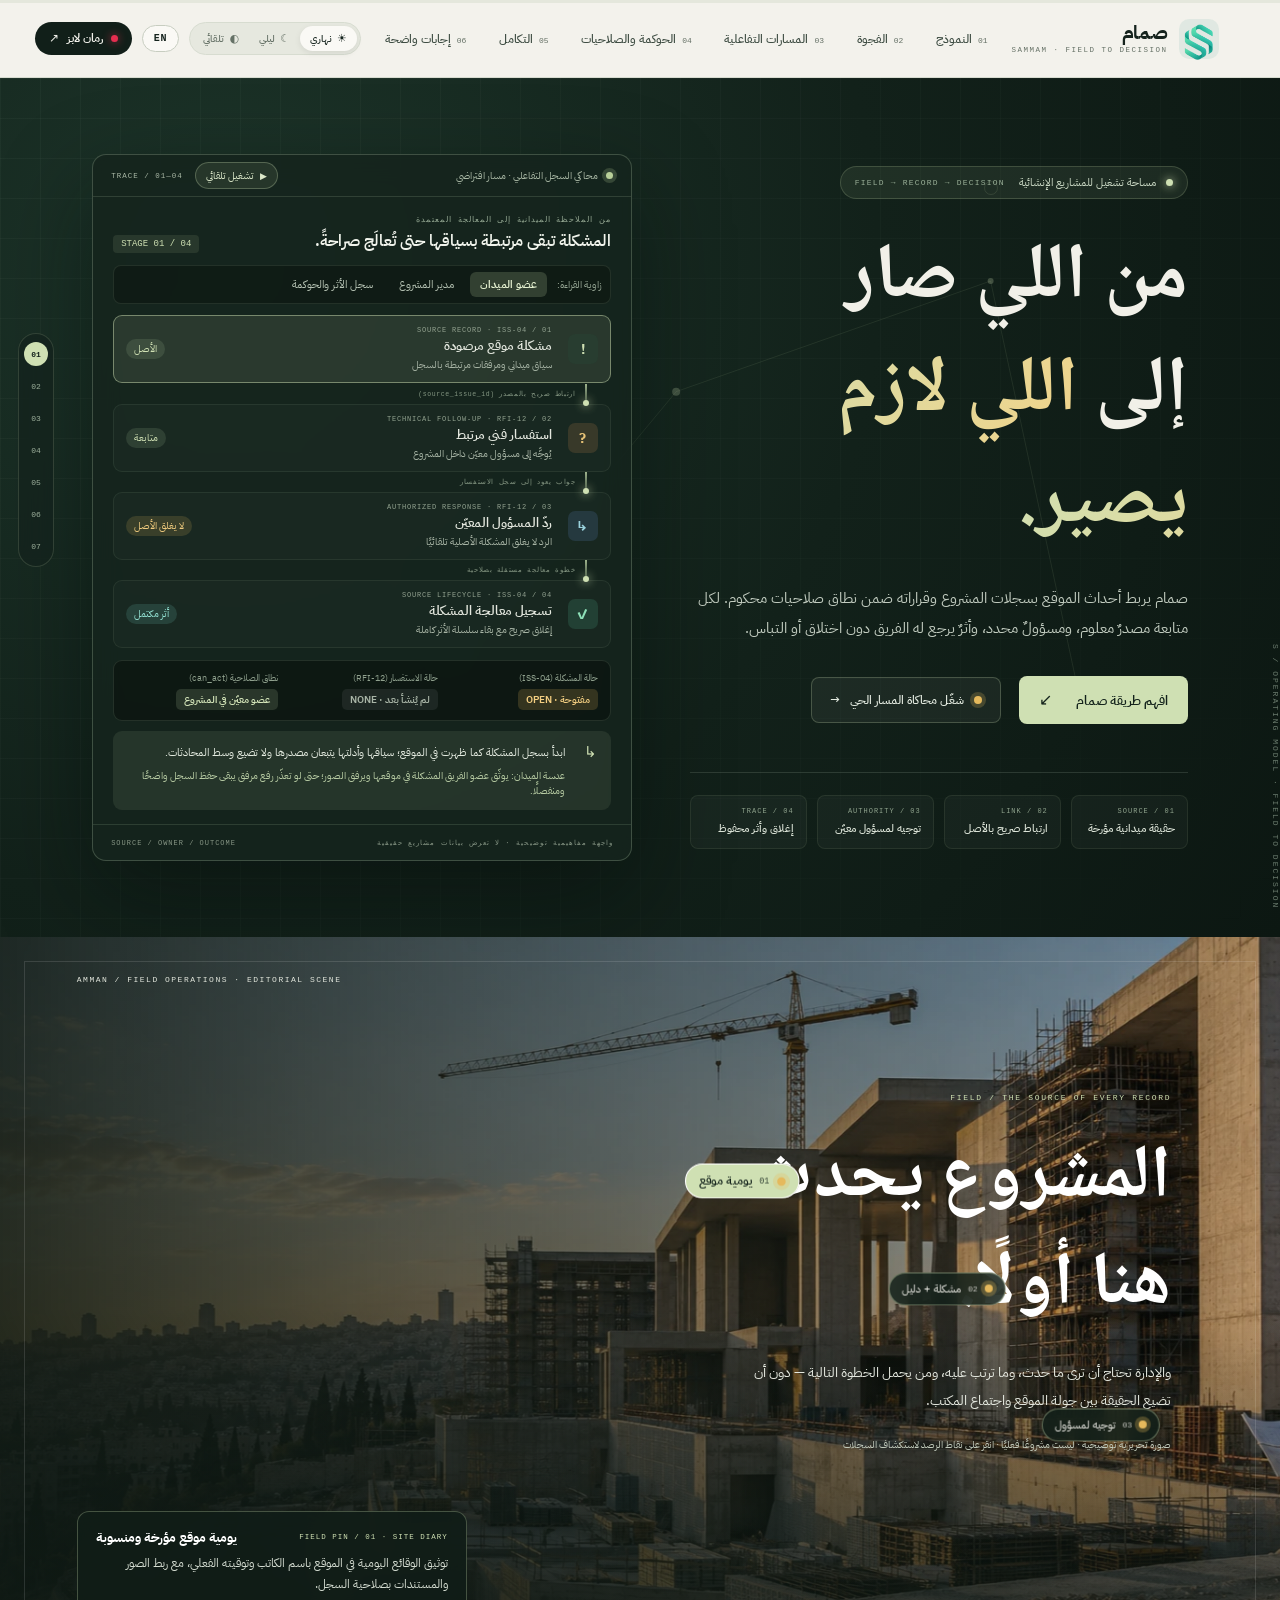
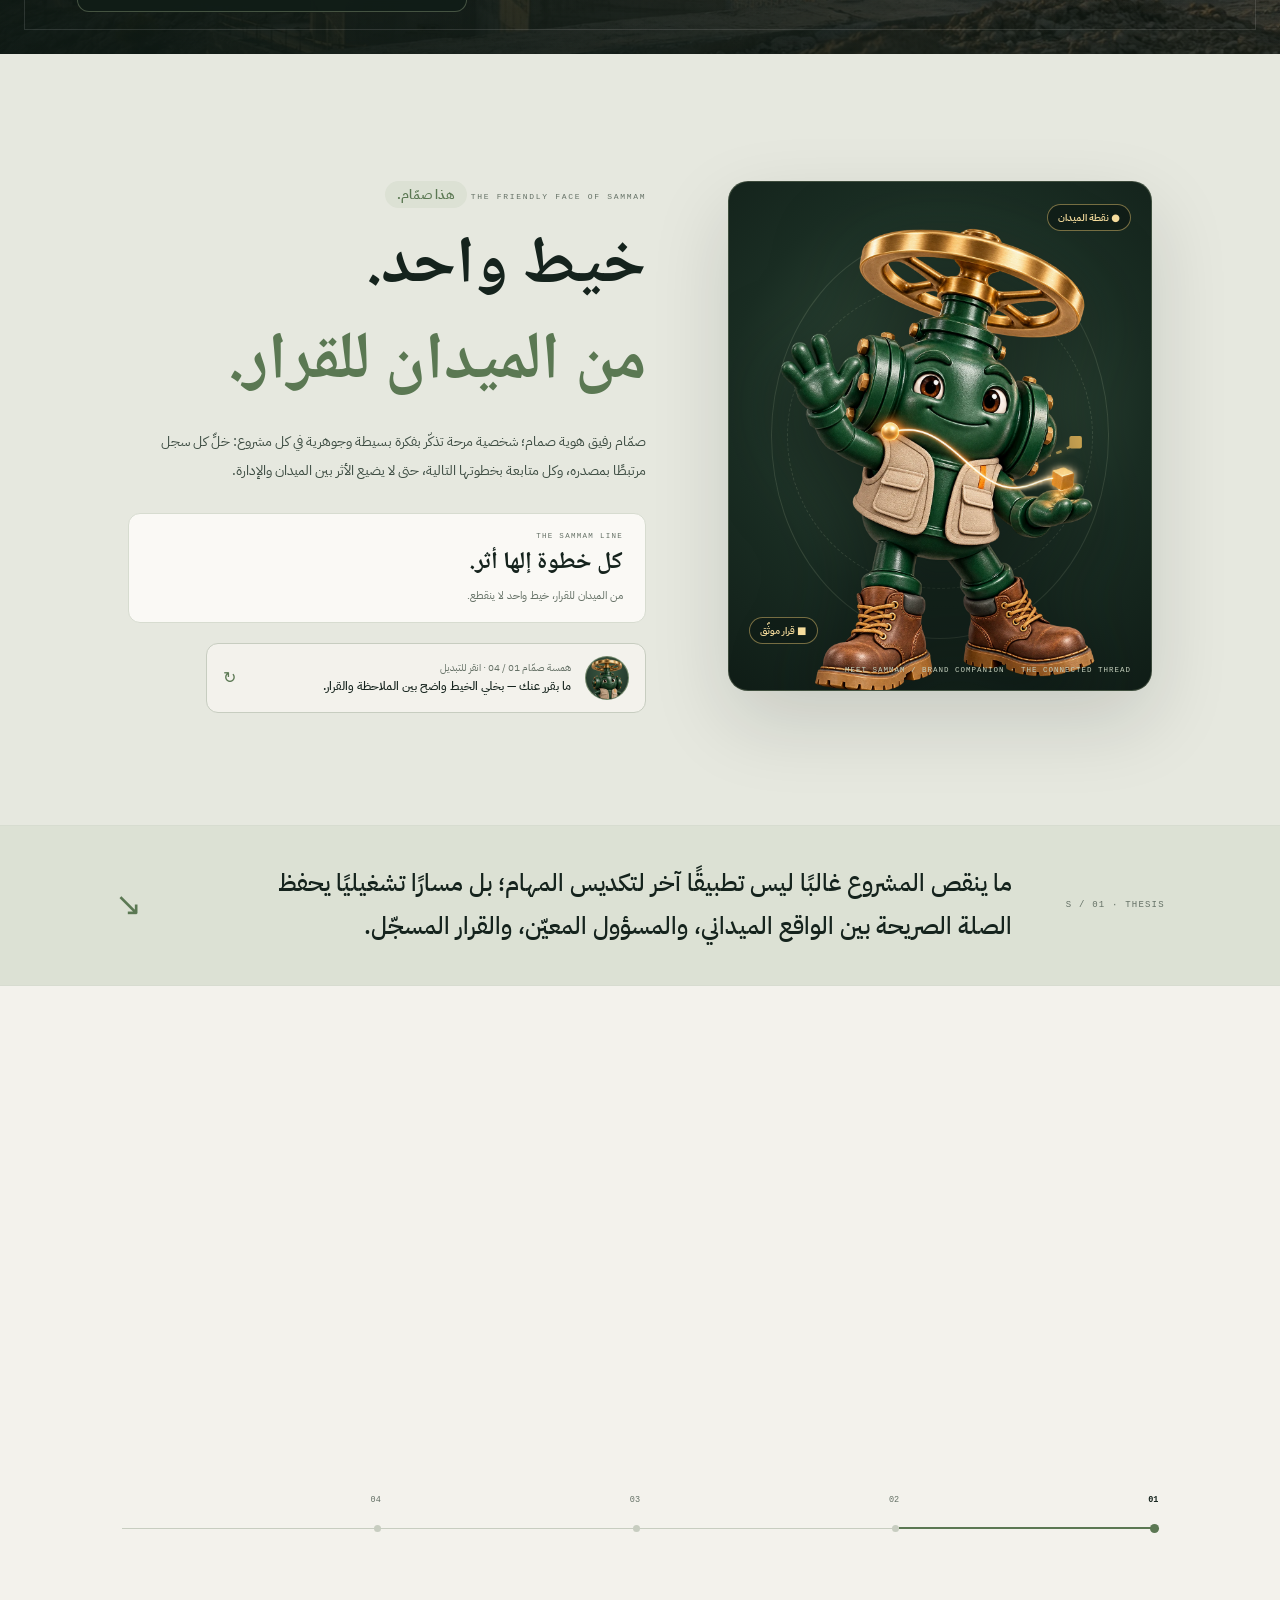
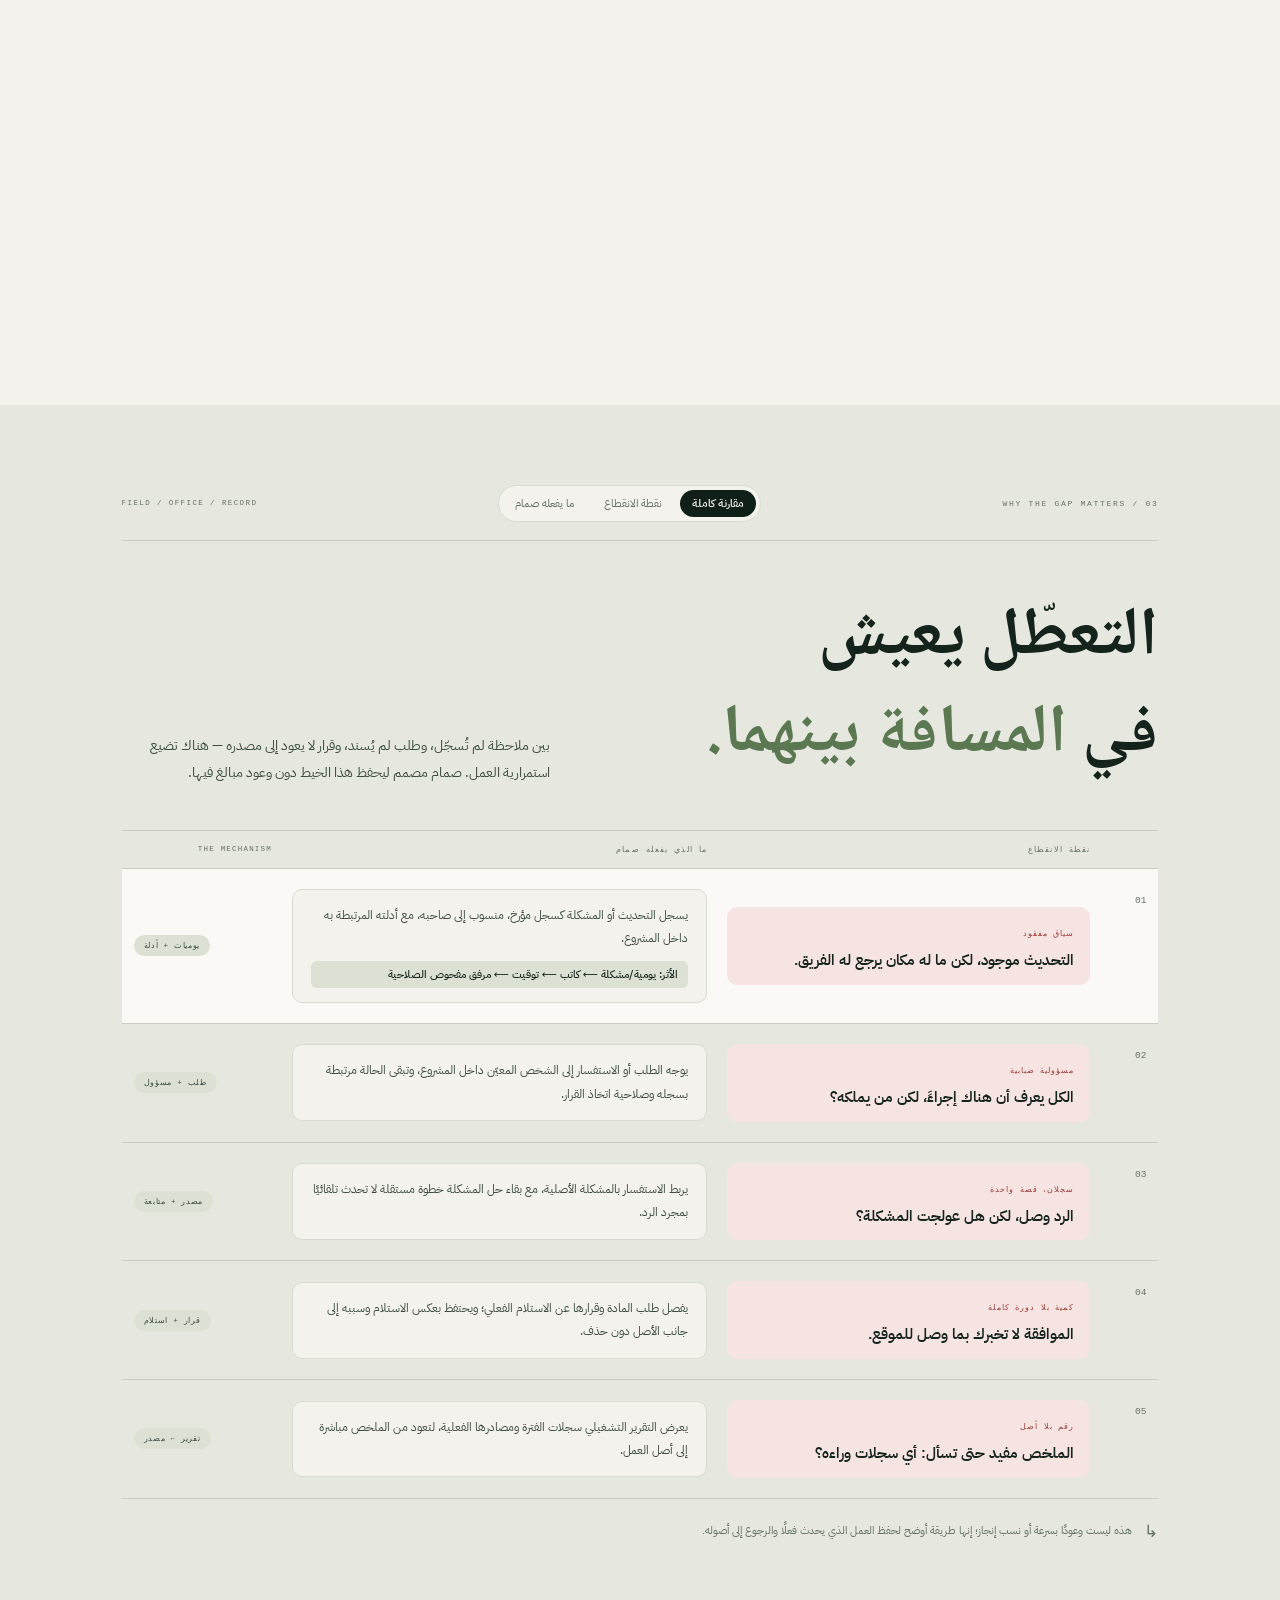
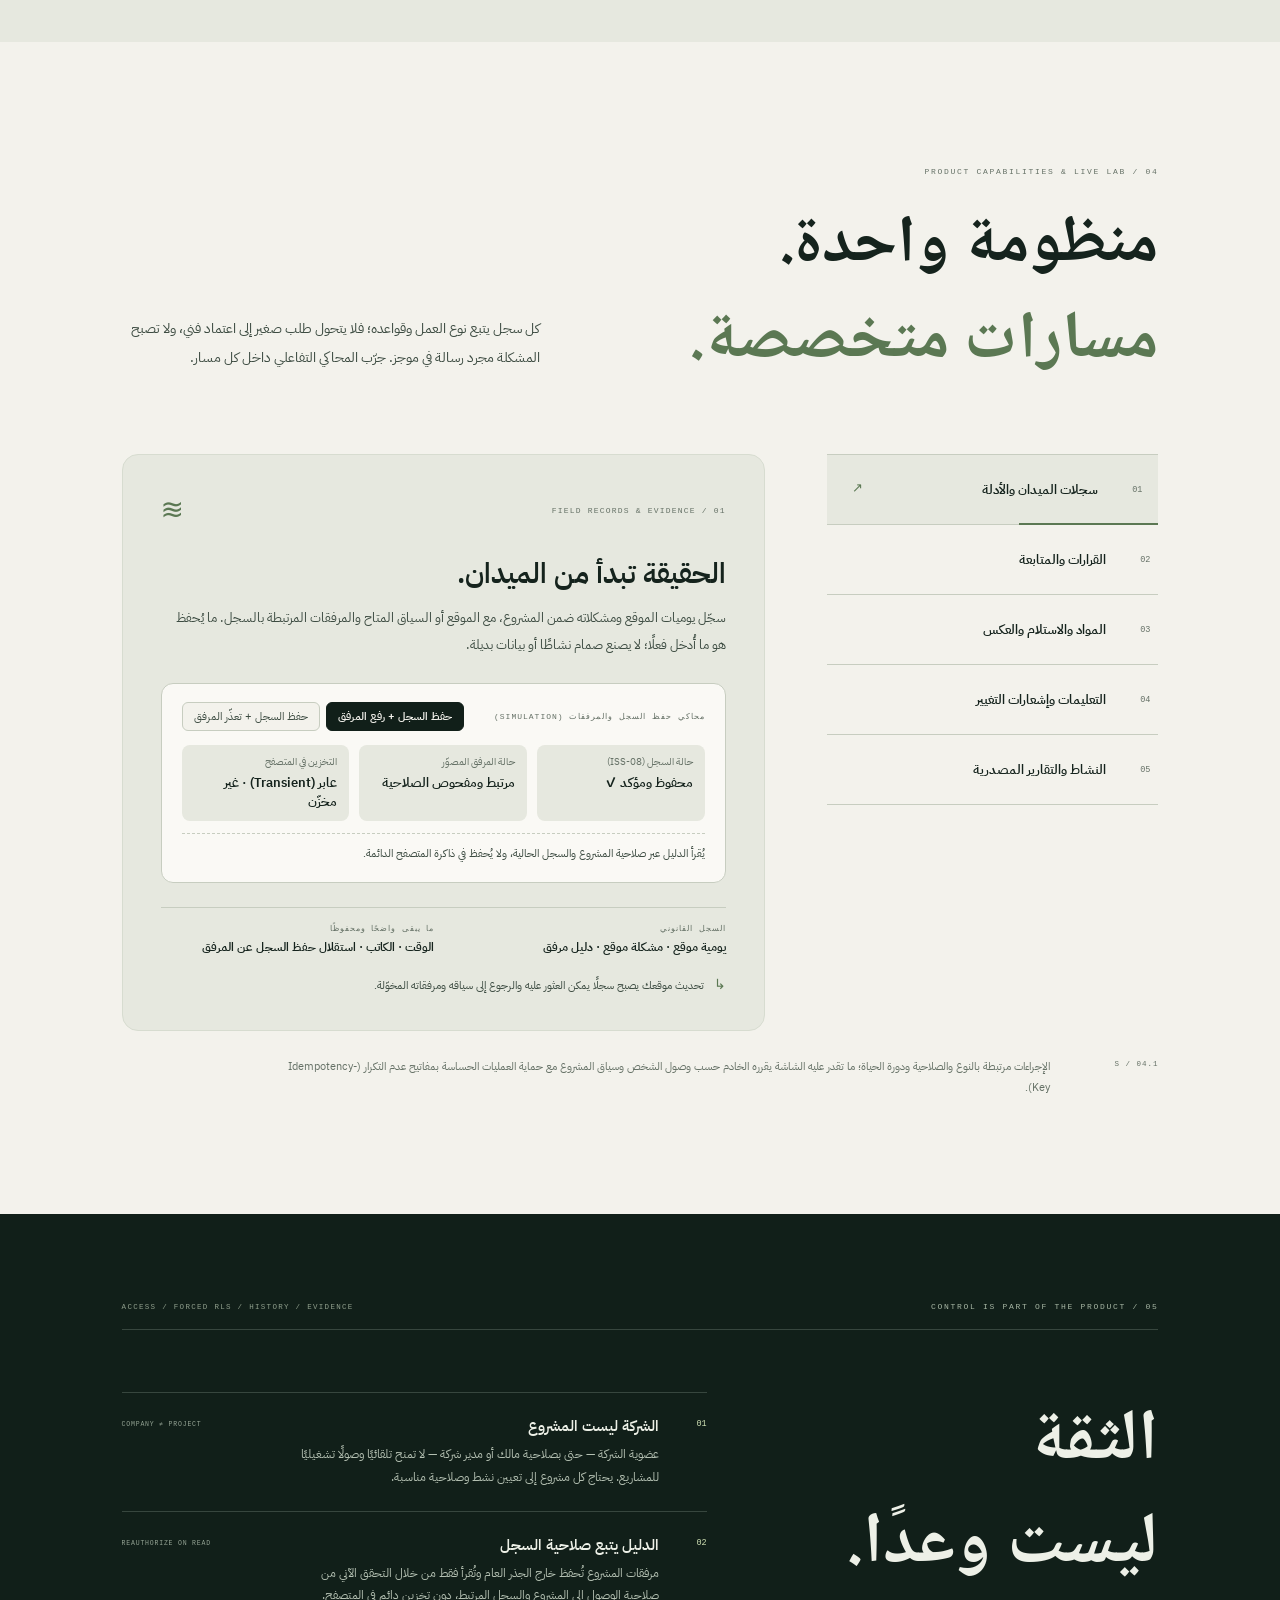
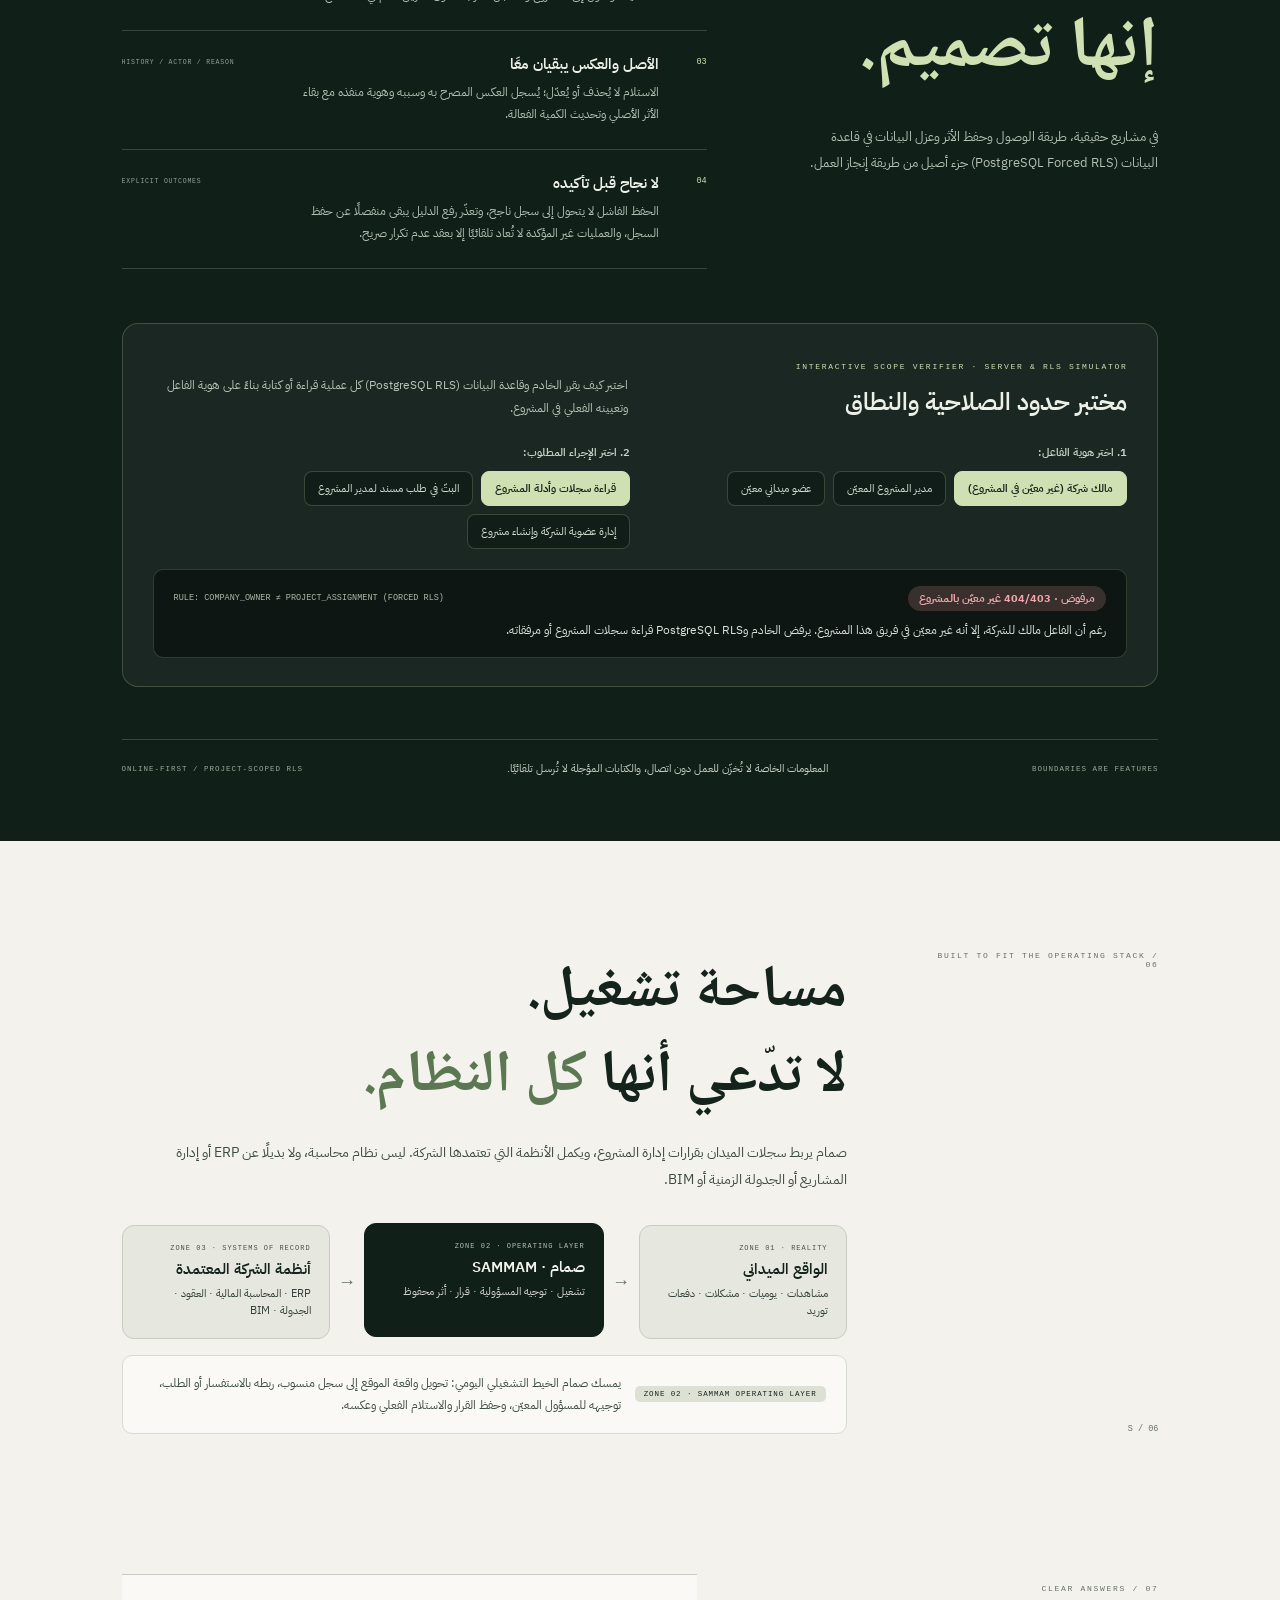
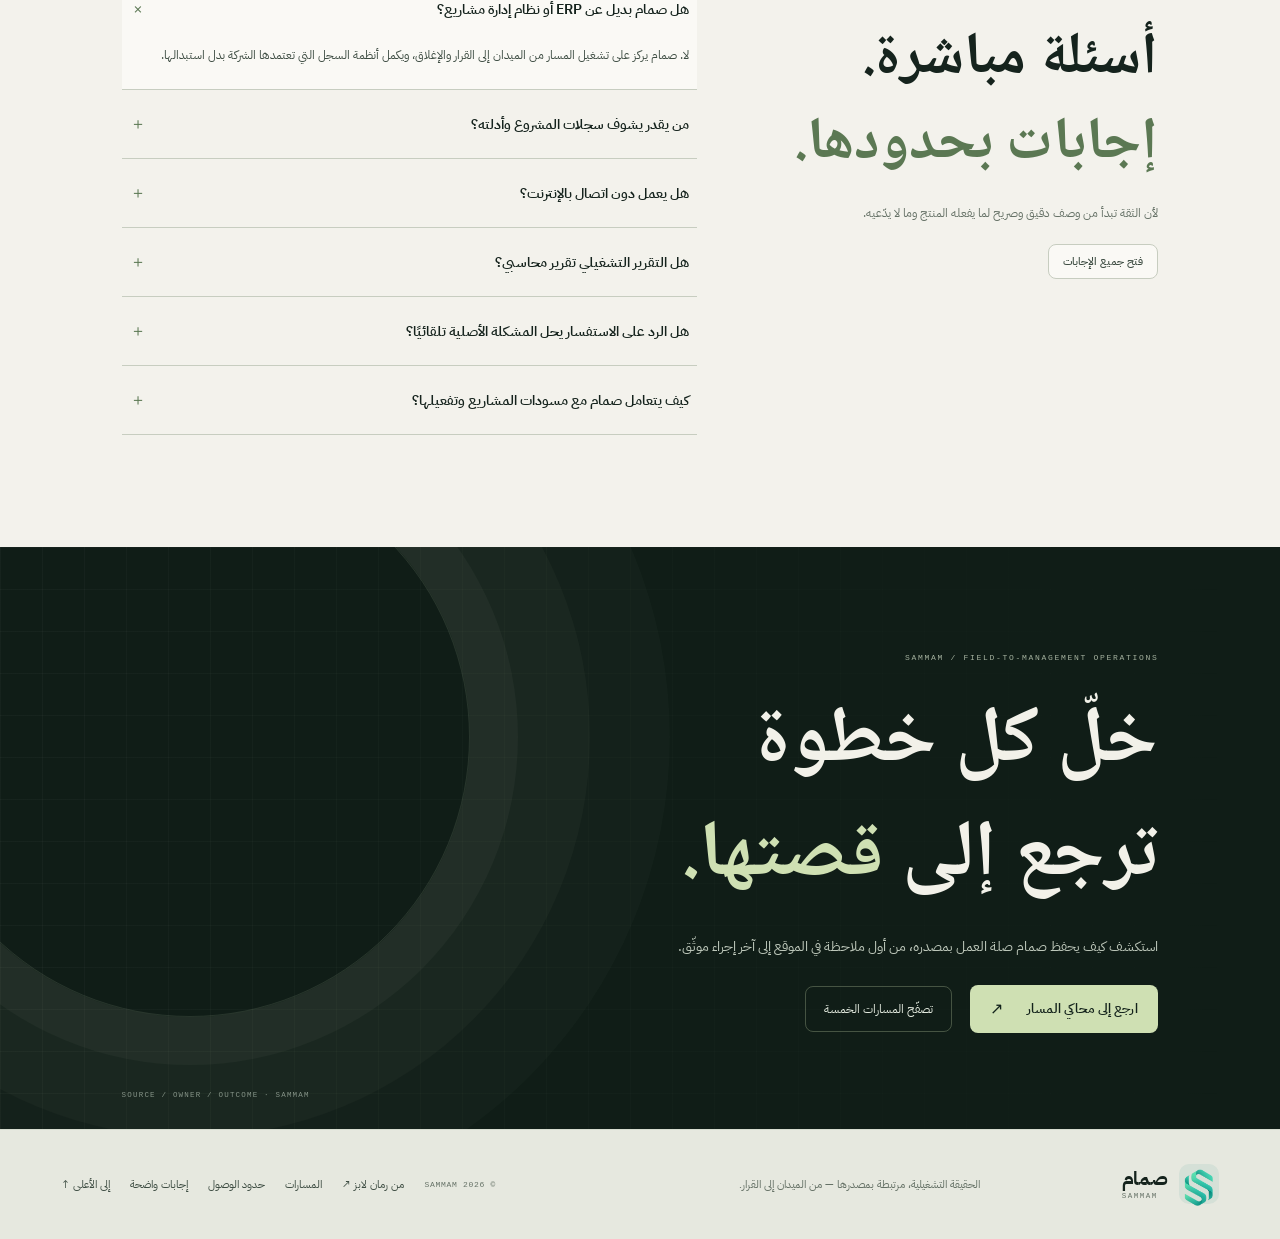
==== sammam/index.html @ 026b898f "feat: add Sammam project files, localized fonts, and site assets" ====
<!doctype html>
<html lang="ar" dir="rtl" data-theme="light" data-theme-pref="light">
  <head>
    <meta charset="UTF-8" />
    <meta name="viewport" content="width=device-width, initial-scale=1" />
    <meta name="theme-color" content="#14221c" />
    <meta
      name="description"
      content="صمام — طبقة تشغيل تربط واقع الموقع بسجلات المشروع وقراراته، وتحفظ المسؤولية والأثر من الميدان إلى الإدارة."
    />
    <meta property="og:type" content="website" />
    <meta property="og:title" content="صمام — تشغيل المشروع من الميدان إلى القرار" />
    <meta
      property="og:description"
      content="سجل تشغيلي واضح للميدان والإدارة: سياق، مسؤولية، قرار، وأثر محفوظ."
    />
    <title>صمام — تشغيل المشروع من الميدان إلى القرار</title>
    <link rel="icon" href="./assets/favicon-48.png" />
    <link
      rel="preload"
      href="./assets/IBMPlexSansArabic-Regular.ttf"
      as="font"
      type="font/ttf"
      crossorigin
    />
    <link
      rel="preload"
      href="./assets/NotoNaskhArabic-Bold.ttf"
      as="font"
      type="font/ttf"
      crossorigin
    />
    <link rel="stylesheet" href="./styles.css" />
    <script src="./script.js" defer></script>
  </head>
  <body>
    <a class="skip-link" href="#main" data-ar="انتقل إلى المحتوى" data-en="Skip to content">انتقل إلى المحتوى</a>

    <div class="scroll-progress" aria-hidden="true">
      <span class="scroll-progress-bar" id="scroll-progress-bar"></span>
    </div>

    <aside class="chapter-rail" aria-label="فصول الصفحة">
      <a class="chapter-dot active" href="#top" data-chapter="top" aria-label="01 البداية"><span>01</span></a>
      <a class="chapter-dot" href="#field-scene" data-chapter="field-scene" aria-label="02 الميدان"><span>02</span></a>
      <a class="chapter-dot" href="#method" data-chapter="method" aria-label="03 النموذج التشغيلي"><span>03</span></a>
      <a class="chapter-dot" href="#friction" data-chapter="friction" aria-label="04 الفجوة"><span>04</span></a>
      <a class="chapter-dot" href="#work" data-chapter="work" aria-label="05 المسارات"><span>05</span></a>
      <a class="chapter-dot" href="#governance" data-chapter="governance" aria-label="06 الحوكمة"><span>06</span></a>
      <a class="chapter-dot" href="#faq" data-chapter="faq" aria-label="07 الأسئلة"><span>07</span></a>
    </aside>

    <header class="site-header">
      <a class="brand" href="#top" aria-label="صمام — الرئيسية">
        <span class="brand-mark"><img src="./assets/logo.png" alt="" /></span>
        <span class="brand-text">
          <strong>صمام</strong>
          <small>SAMMAM · FIELD TO DECISION</small>
        </span>
      </a>

      <nav class="main-nav" aria-label="التنقل الرئيسي">
        <a href="#method" data-nav="method"><small>01</small><span data-ar="النموذج" data-en="Model">النموذج</span></a>
        <a href="#friction" data-nav="friction"><small>02</small><span data-ar="الفجوة" data-en="The gap">الفجوة</span></a>
        <a href="#work" data-nav="work"><small>03</small><span data-ar="المسارات التفاعلية" data-en="Workflows">المسارات التفاعلية</span></a>
        <a href="#governance" data-nav="governance"><small>04</small><span data-ar="الحوكمة والصلاحيات" data-en="Governance">الحوكمة والصلاحيات</span></a>
        <a href="#fit" data-nav="fit"><small>05</small><span data-ar="التكامل" data-en="Stack fit">التكامل</span></a>
        <a href="#faq" data-nav="faq"><small>06</small><span data-ar="إجابات واضحة" data-en="Clear answers">إجابات واضحة</span></a>
        <a href="../index.html" class="mobile-only-studio"><small>↖</small><span data-ar="الشركة الأم: رمان لابز" data-en="Parent Studio: Romman Labs">الشركة الأم: رمان لابز</span></a>
      </nav>

      <div class="header-actions">
        <div class="theme-switcher" role="group" aria-label="المظهر">
          <button
            type="button"
            class="theme-btn active"
            data-theme-value="light"
            aria-pressed="true"
            title="نهاري / Light"
          >
            <span class="theme-icon">☀</span>
            <span data-ar="نهاري" data-en="Light">نهاري</span>
          </button>
          <button
            type="button"
            class="theme-btn"
            data-theme-value="dark"
            aria-pressed="false"
            title="ليلي / Dark"
          >
            <span class="theme-icon">☾</span>
            <span data-ar="ليلي" data-en="Dark">ليلي</span>
          </button>
          <button
            type="button"
            class="theme-btn"
            data-theme-value="system"
            aria-pressed="false"
            title="تلقائي / System"
          >
            <span class="theme-icon">◐</span>
            <span data-ar="تلقائي" data-en="Auto">تلقائي</span>
          </button>
        </div>

        <button class="language-switch" type="button" aria-label="Switch language to English">EN</button>

        <a class="header-link" href="../index.html" title="العودة إلى الشركة الأم: رمان لابز / Return to Romman Labs">
          <span class="header-link-dot" aria-hidden="true"></span>
          <span data-ar="رمان لابز" data-en="Romman Labs">رمان لابز</span>
          <b aria-hidden="true">↗</b>
        </a>

        <button class="menu-toggle" type="button" aria-expanded="false" aria-label="فتح القائمة">
          <i></i><i></i>
        </button>
      </div>
    </header>

    <main id="main">
      <!-- ==================== 01 HERO ==================== -->
      <section class="hero" id="top">
        <canvas class="hero-canvas" id="hero-canvas" aria-hidden="true"></canvas>
        <div class="hero-ambient" aria-hidden="true">
          <span class="orbit orbit-one"></span>
          <span class="orbit orbit-two"></span>
          <span class="orbit orbit-three"></span>
        </div>

        <div class="hero-inner">
          <div class="hero-copy">
            <div class="eyebrow">
              <span class="eyebrow-dot"></span>
              <span data-ar="مساحة تشغيل للمشاريع الإنشائية" data-en="Construction operations workspace">مساحة تشغيل للمشاريع الإنشائية</span>
              <small>FIELD → RECORD → DECISION</small>
            </div>

            <h1
              data-ar="من اللي صار<br>إلى <em>اللي لازم يصير.</em>"
              data-en="From what happened<br>to <em>what happens next.</em>"
            >
              من اللي صار<br />إلى <em>اللي لازم يصير.</em>
            </h1>

            <p
              class="hero-deck"
              data-ar="صمام يربط أحداث الموقع بسجلات المشروع وقراراته ضمن نطاق صلاحيات محكوم. لكل متابعة مصدرٌ معلوم، ومسؤولٌ محدد، وأثرٌ يرجع له الفريق دون اختلاق أو التباس."
              data-en="Sammam connects site events to project records and decisions within enforced access boundaries. Every follow-up has a known source, a clear owner and a verifiable trace."
            >
              صمام يربط أحداث الموقع بسجلات المشروع وقراراته ضمن نطاق صلاحيات محكوم. لكل متابعة مصدرٌ معلوم، ومسؤولٌ محدد، وأثرٌ يرجع له الفريق دون اختلاق أو التباس.
            </p>

            <div class="hero-ctas">
              <a class="button-primary" href="#method">
                <span data-ar="افهم طريقة صمام" data-en="See how Sammam works">افهم طريقة صمام</span>
                <b aria-hidden="true">↙</b>
              </a>
              <button class="hero-secondary" type="button" id="hero-simulate-trigger">
                <span class="pulse-ring" aria-hidden="true"></span>
                <span data-ar="شغّل محاكاة المسار الحي" data-en="Run live trace simulation">شغّل محاكاة المسار الحي</span>
                <span aria-hidden="true">→</span>
              </button>
            </div>

            <div class="hero-pillars" role="list" aria-label="ركائز صمام التشغيلية">
              <div class="hero-pillar" role="listitem">
                <small>01 / SOURCE</small>
                <strong data-ar="حقيقة ميدانية مؤرخة" data-en="Dated field truth">حقيقة ميدانية مؤرخة</strong>
              </div>
              <div class="hero-pillar" role="listitem">
                <small>02 / LINK</small>
                <strong data-ar="ارتباط صريح بالأصل" data-en="Explicit source link">ارتباط صريح بالأصل</strong>
              </div>
              <div class="hero-pillar" role="listitem">
                <small>03 / AUTHORITY</small>
                <strong data-ar="توجيه لمسؤول معيّن" data-en="Assigned project owner">توجيه لمسؤول معيّن</strong>
              </div>
              <div class="hero-pillar" role="listitem">
                <small>04 / TRACE</small>
                <strong data-ar="إغلاق وأثر محفوظ" data-en="Preserved closure trace">إغلاق وأثر محفوظ</strong>
              </div>
            </div>
          </div>

          <!-- Interactive Living Record Studio -->
          <div class="hero-product" role="group" aria-label="مسار توضيحي لسجل تشغيلي">
            <div class="product-frame-top">
              <span>
                <i class="frame-dot"></i>
                <span data-ar="محاكي السجل التفاعلي · مسار افتراضي" data-en="INTERACTIVE RECORD STUDIO · ILLUSTRATIVE FLOW">محاكي السجل التفاعلي · مسار افتراضي</span>
              </span>
              <div class="frame-controls">
                <button type="button" class="autoplay-btn" id="stage-autoplay" aria-pressed="false">
                  <span class="autoplay-icon" id="autoplay-icon">▶</span>
                  <span id="autoplay-label" data-ar="تشغيل تلقائي" data-en="Auto-trace">تشغيل تلقائي</span>
                </button>
                <span class="frame-code">TRACE / 01—04</span>
              </div>
            </div>

            <div class="product-frame-title">
              <div>
                <small data-ar="من الملاحظة الميدانية إلى المعالجة المعتمدة" data-en="FROM FIELD OBSERVATION TO AUTHORIZED RESOLUTION">من الملاحظة الميدانية إلى المعالجة المعتمدة</small>
                <strong data-ar="المشكلة تبقى مرتبطة بسياقها حتى تُعالَج صراحةً." data-en="The issue keeps its context until explicitly resolved.">المشكلة تبقى مرتبطة بسياقها حتى تُعالَج صراحةً.</strong>
              </div>
              <span class="frame-index" id="stage-counter">STAGE 01 / 04</span>
            </div>

            <!-- Perspective Lens Bar -->
            <div class="lens-bar" role="tablist" aria-label="عدسة العرض">
              <span class="lens-caption" data-ar="زاوية القراءة:" data-en="Perspective:">زاوية القراءة:</span>
              <button type="button" class="lens-btn active" data-lens="field" aria-selected="true">
                <span data-ar="عضو الميدان" data-en="Field Member">عضو الميدان</span>
              </button>
              <button type="button" class="lens-btn" data-lens="management" aria-selected="false">
                <span data-ar="مدير المشروع" data-en="Project Manager">مدير المشروع</span>
              </button>
              <button type="button" class="lens-btn" data-lens="audit" aria-selected="false">
                <span data-ar="سجل الأثر والحوكمة" data-en="Audit & Governance">سجل الأثر والحوكمة</span>
              </button>
            </div>

            <div class="record-flow">
              <button class="record-node active" type="button" data-stage="issue" aria-pressed="true">
                <span class="node-symbol">!</span>
                <span class="node-body">
                  <small>01 / SOURCE RECORD · ISS-04</small>
                  <b data-ar="مشكلة موقع مرصودة" data-en="Recorded site issue">مشكلة موقع مرصودة</b>
                  <em data-ar="سياق ميداني ومرفقات مرتبطة بالسجل" data-en="Field context & evidence linked to record">سياق ميداني ومرفقات مرتبطة بالسجل</em>
                </span>
                <span class="node-badge" data-ar="الأصل" data-en="SOURCE">الأصل</span>
              </button>

              <div class="record-link" data-link="1">
                <span class="link-line"><i class="link-pulse"></i></span>
                <small data-ar="ارتباط صريح بالمصدر (source_issue_id)" data-en="EXPLICIT LINK (source_issue_id)">ارتباط صريح بالمصدر (source_issue_id)</small>
              </div>

              <button class="record-node" type="button" data-stage="rfi" aria-pressed="false">
                <span class="node-symbol">?</span>
                <span class="node-body">
                  <small>02 / TECHNICAL FOLLOW-UP · RFI-12</small>
                  <b data-ar="استفسار فني مرتبط" data-en="Linked technical RFI">استفسار فني مرتبط</b>
                  <em data-ar="يُوجَّه إلى مسؤول معيّن داخل المشروع" data-en="Routed to assigned project owner">يُوجَّه إلى مسؤول معيّن داخل المشروع</em>
                </span>
                <span class="node-badge" data-ar="متابعة" data-en="ROUTED">متابعة</span>
              </button>

              <div class="record-link" data-link="2">
                <span class="link-line"><i class="link-pulse"></i></span>
                <small data-ar="جواب يعود إلى سجل الاستفسار" data-en="RESPONSE RETURNS TO RFI RECORD">جواب يعود إلى سجل الاستفسار</small>
              </div>

              <button class="record-node" type="button" data-stage="response" aria-pressed="false">
                <span class="node-symbol">↳</span>
                <span class="node-body">
                  <small>03 / AUTHORIZED RESPONSE · RFI-12</small>
                  <b data-ar="ردّ المسؤول المعيّن" data-en="Assigned owner response">ردّ المسؤول المعيّن</b>
                  <em data-ar="الرد لا يغلق المشكلة الأصلية تلقائيًا" data-en="Reply never auto-closes the source issue">الرد لا يغلق المشكلة الأصلية تلقائيًا</em>
                </span>
                <span class="node-badge warn" data-ar="لا يغلق الأصل" data-en="ISSUE STAYS OPEN">لا يغلق الأصل</span>
              </button>

              <div class="record-link final-link" data-link="3">
                <span class="link-line"><i class="link-pulse"></i></span>
                <small data-ar="خطوة معالجة مستقلة بصلاحية" data-en="INDEPENDENT AUTHORIZED RESOLUTION">خطوة معالجة مستقلة بصلاحية</small>
              </div>

              <button class="record-node" type="button" data-stage="close" aria-pressed="false">
                <span class="node-symbol">✓</span>
                <span class="node-body">
                  <small>04 / SOURCE LIFECYCLE · ISS-04</small>
                  <b data-ar="تسجيل معالجة المشكلة" data-en="Record issue resolution">تسجيل معالجة المشكلة</b>
                  <em data-ar="إغلاق صريح مع بقاء سلسلة الأثر كاملة" data-en="Explicit closure with full trace intact">إغلاق صريح مع بقاء سلسلة الأثر كاملة</em>
                </span>
                <span class="node-badge ok" data-ar="أثر مكتمل" data-en="RESOLVED">أثر مكتمل</span>
              </button>
            </div>

            <!-- Live State Telemetry Bar -->
            <div class="state-telemetry" aria-live="polite">
              <div class="telemetry-cell">
                <small data-ar="حالة المشكلة (ISS-04)" data-en="SOURCE ISSUE (ISS-04)">حالة المشكلة (ISS-04)</small>
                <strong id="telemetry-issue" class="status-pill is-open">مفتوحة · OPEN</strong>
              </div>
              <div class="telemetry-cell">
                <small data-ar="حالة الاستفسار (RFI-12)" data-en="LINKED RFI (RFI-12)">حالة الاستفسار (RFI-12)</small>
                <strong id="telemetry-rfi" class="status-pill is-muted">لم يُنشأ بعد · NONE</strong>
              </div>
              <div class="telemetry-cell">
                <small data-ar="نطاق الصلاحية (can_act)" data-en="AUTHORITY (can_act)">نطاق الصلاحية (can_act)</small>
                <strong id="telemetry-auth" class="status-pill is-auth">عضو معيّن في المشروع</strong>
              </div>
            </div>

            <!-- Contextual Insight + Role Lens Note -->
            <div class="product-insight" aria-live="polite">
              <span class="insight-mark">↳</span>
              <div class="insight-stack">
                <p id="stage-insight">
                  ابدأ بسجل المشكلة كما ظهرت في الموقع؛ سياقها وأدلتها يتبعان مصدرها.
                </p>
                <small id="lens-insight" class="lens-insight-line">
                  عدسة الميدان: يسجّل عضو الفريق الملاحظة ويرفق الدليل دون الحاجة لمغادرة سياق المشروع.
                </small>
              </div>
            </div>

            <div class="product-frame-bottom">
              <span data-ar="واجهة مفاهيمية توضيحية · لا تعرض بيانات مشاريع حقيقية" data-en="Conceptual illustrative model · no live customer project data">واجهة مفاهيمية توضيحية · لا تعرض بيانات مشاريع حقيقية</span>
              <span>SOURCE / OWNER / OUTCOME</span>
            </div>
          </div>
        </div>

        <div class="hero-rail-note" aria-hidden="true">S / OPERATING MODEL · FIELD TO DECISION</div>
      </section>

      <!-- ==================== 02 EDITORIAL FIELD INTERLUDE ==================== -->
      <section class="site-interlude" id="field-scene" aria-label="مشهد إنشائي توضيحي">
        <img
          src="./assets/amman-site-sunrise.webp"
          alt="صورة تحريرية توضيحية لموقع إنشائي في ضوء الصباح"
          data-alt-ar="صورة تحريرية توضيحية لموقع إنشائي في ضوء الصباح"
          data-alt-en="Illustrative editorial image of a construction site at sunrise"
          loading="lazy"
        />
        <div class="interlude-wash"></div>
        <div class="interlude-grid-overlay" aria-hidden="true"></div>

        <div class="interlude-copy">
          <span class="section-id">FIELD / THE SOURCE OF EVERY RECORD</span>
          <h2
            data-ar="المشروع يحدث<br>هنا أولًا."
            data-en="The project<br>happens here first."
          >
            المشروع يحدث<br />هنا أولًا.
          </h2>
          <p
            data-ar="والإدارة تحتاج أن ترى ما حدث، وما ترتب عليه، ومن يحمل الخطوة التالية — دون أن تضيع الحقيقة بين جولة الموقع واجتماع المكتب."
            data-en="Management needs to see what happened, what followed and who owns the next step—without losing operational truth between site walk and office review."
          >
            والإدارة تحتاج أن ترى ما حدث، وما ترتب عليه، ومن يحمل الخطوة التالية — دون أن تضيع الحقيقة بين جولة الموقع واجتماع المكتب.
          </p>
          <small
            data-ar="صورة تحريرية توضيحية · ليست مشروعًا فعليًا · انقر على نقاط الرصد لاستكشاف السجلات"
            data-en="Illustrative editorial image · not a live project · select field pins to inspect record types"
          >
            صورة تحريرية توضيحية · ليست مشروعًا فعليًا · انقر على نقاط الرصد لاستكشاف السجلات
          </small>
        </div>

        <!-- Interactive Field Observation Pins -->
        <div class="interlude-hotspots" role="group" aria-label="نقاط الرصد الميداني التوضيحية">
          <button
            type="button"
            class="field-hotspot active"
            data-hotspot="diary"
            style="--hx: 58%; --hy: 34%"
            aria-pressed="true"
          >
            <span class="hotspot-pulse"></span>
            <span class="hotspot-num">01</span>
            <span class="hotspot-tag" data-ar="يومية موقع" data-en="Site Diary">يومية موقع</span>
          </button>

          <button
            type="button"
            class="field-hotspot"
            data-hotspot="issue"
            style="--hx: 74%; --hy: 49%"
            aria-pressed="false"
          >
            <span class="hotspot-pulse"></span>
            <span class="hotspot-num">02</span>
            <span class="hotspot-tag" data-ar="مشكلة + دليل" data-en="Issue + Evidence">مشكلة + دليل</span>
          </button>

          <button
            type="button"
            class="field-hotspot"
            data-hotspot="routing"
            style="--hx: 86%; --hy: 68%"
            aria-pressed="false"
          >
            <span class="hotspot-pulse"></span>
            <span class="hotspot-num">03</span>
            <span class="hotspot-tag" data-ar="توجيه لمسؤول" data-en="Assigned Action">توجيه لمسؤول</span>
          </button>

          <div class="hotspot-inspector" id="hotspot-inspector" aria-live="polite">
            <div class="hotspot-inspector-head">
              <span id="hotspot-code">FIELD PIN / 01</span>
              <b id="hotspot-title">يومية موقع مؤرخة ومنسوبة</b>
            </div>
            <p id="hotspot-desc">
              توثيق الوقائع اليومية في الموقع باسم الكاتب وتوقيته الفعلي، مع ربط المرفقات بصلاحية السجل.
            </p>
          </div>
        </div>

        <span class="interlude-index">AMMAN / FIELD OPERATIONS · EDITORIAL SCENE</span>
      </section>

      <!-- ==================== MASCOT ("صمّام") ==================== -->
      <section class="mascot-section" id="mascot" aria-labelledby="mascot-title">
        <div class="mascot-portrait" id="mascot-stage">
          <div class="mascot-orbit" aria-hidden="true"></div>
          <svg
            class="mascot-thread-svg"
            viewBox="0 0 440 490"
            fill="none"
            aria-hidden="true"
          >
            <defs>
              <linearGradient id="goldenThreadGrad" x1="0%" y1="0%" x2="100%" y2="100%">
                <stop offset="0%" stop-color="#f3d078" stop-opacity="0.95" />
                <stop offset="50%" stop-color="#cfe0b3" stop-opacity="0.85" />
                <stop offset="100%" stop-color="#e5b85c" stop-opacity="0.95" />
              </linearGradient>
              <filter id="threadGlow" x="-20%" y="-20%" width="140%" height="140%">
                <feGaussianBlur stdDeviation="4" result="blur" />
                <feComposite in="SourceGraphic" in2="blur" operator="over" />
              </filter>
            </defs>
            <path
              id="mascot-dynamic-path"
              d="M 88 195 C 175 140, 265 320, 362 252"
              stroke="url(#goldenThreadGrad)"
              stroke-width="2.5"
              stroke-dasharray="6 6"
              filter="url(#threadGlow)"
            />
            <circle cx="88" cy="195" r="6" fill="#f3d078" />
            <rect x="355" y="245" width="13" height="13" rx="2" fill="#e5b85c" />
          </svg>

          <img
            src="./assets/sammam-mascot-guide.webp"
            alt="صمّام، شخصية الهوية المرحة لصمام، يلوّح بخيط يربط بين نقطتين"
            data-alt-ar="صمّام، شخصية الهوية المرحة لصمام، يلوّح بخيط يربط بين نقطتين"
            data-alt-en="Sammam, the friendly brand character, waving with a thread that connects two points"
            loading="lazy"
          />

          <div class="mascot-floating-badges" aria-hidden="true">
            <span class="m-badge m-badge-source" data-ar="● نقطة الميدان" data-en="● Field Origin">● نقطة الميدان</span>
            <span class="m-badge m-badge-target" data-ar="■ قرار موثّق" data-en="■ Verified Decision">■ قرار موثّق</span>
          </div>

          <span class="mascot-portrait-tag">MEET SAMMAM / BRAND COMPANION · THE CONNECTED THREAD</span>
        </div>

        <div class="mascot-copy">
          <span class="section-id">THE FRIENDLY FACE OF SAMMAM</span>
          <span class="mascot-name" data-ar="هذا صمّام." data-en="Meet Sammam.">هذا صمّام.</span>
          <h2
            id="mascot-title"
            data-ar="خيط واحد.<br><em>من الميدان للقرار.</em>"
            data-en="One thread.<br><em>From field to decision.</em>"
          >
            خيط واحد.<br /><em>من الميدان للقرار.</em>
          </h2>
          <p
            data-ar="صمّام رفيق هوية صمام؛ شخصية مرحة تذكّر بفكرة بسيطة وجوهرية في كل مشروع: خلِّ كل سجل مرتبطًا بمصدره، وكل متابعة بخطوتها التالية، حتى لا يضيع الأثر بين الميدان والإدارة."
            data-en="Sammam is the friendly companion of the SAMMAM identity. A warm reminder of one essential idea: keep every record connected to its source, and every follow-up to its next step."
          >
            صمّام رفيق هوية صمام؛ شخصية مرحة تذكّر بفكرة بسيطة وجوهرية في كل مشروع: خلِّ كل سجل مرتبطًا بمصدره، وكل متابعة بخطوتها التالية، حتى لا يضيع الأثر بين الميدان والإدارة.
          </p>

          <div class="mascot-slogan">
            <span class="slogan-overline">THE SAMMAM LINE</span>
            <strong data-ar="كل خطوة إلها أثر." data-en="Every step leaves a trace.">كل خطوة إلها أثر.</strong>
            <small data-ar="من الميدان للقرار، خيط واحد لا ينقطع." data-en="One unbroken thread from field to decision.">من الميدان للقرار، خيط واحد لا ينقطع.</small>
          </div>

          <button
            type="button"
            class="mascot-whisper"
            id="mascot-whisper-btn"
            aria-label="اضغط لقراءة تذكير آخر من صمّام"
          >
            <span class="whisper-avatar">
              <img
                src="./assets/sammam-mascot.webp"
                alt="صمّام"
                data-alt-ar="صمّام"
                data-alt-en="Sammam"
                loading="lazy"
              />
            </span>
            <span class="whisper-body">
              <small id="whisper-index">همسة صمّام 01 / 04 · انقر للتبديل</small>
              <p id="whisper-text">ما بقرر عنك — بخلي الخيط واضح بين الملاحظة والقرار.</p>
            </span>
            <b aria-hidden="true">↻</b>
          </button>
        </div>
      </section>

      <!-- ==================== POSITION BAND ==================== -->
      <section class="position-band" aria-label="خلاصة الرؤية">
        <span class="position-index">S / 01 · THESIS</span>
        <p
          data-ar="ما ينقص المشروع غالبًا ليس تطبيقًا آخر لتكديس المهام؛ بل مسارًا تشغيليًا يحفظ الصلة الصريحة بين الواقع الميداني، والمسؤول المعيّن، والقرار المسجّل."
          data-en="What projects often lack is not another place to pile up tasks. It’s an operational path that keeps field reality, assigned ownership and recorded decisions explicitly connected."
        >
          ما ينقص المشروع غالبًا ليس تطبيقًا آخر لتكديس المهام؛ بل مسارًا تشغيليًا يحفظ الصلة الصريحة بين الواقع الميداني، والمسؤول المعيّن، والقرار المسجّل.
        </p>
        <span class="position-mark" aria-hidden="true">↘</span>
      </section>

      <!-- ==================== 03 OPERATING MODEL ==================== -->
      <section class="method section-wrap" id="method">
        <div class="section-heading">
          <div>
            <span class="section-id">THE OPERATING MODEL / 02</span>
            <h2
              data-ar="صمام ما يجمع<br>السجلات فقط.<br><em>يربط ما بينها.</em>"
              data-en="Sammam doesn’t just<br>collect records.<br><em>It connects the work.</em>"
            >
              صمام ما يجمع<br />السجلات فقط.<br /><em>يربط ما بينها.</em>
            </h2>
          </div>
          <div class="section-summary">
            <p
              data-ar="كل نوع حدث له سجل يناسبه. وكل طلب له مسؤول ومسار قرار. وعندما يُسجّل الإجراء، يبقى أثره قابلًا للرجوع إليه ومراجعة مصدره."
              data-en="Every event has a record shaped for it. Every request has an owner and a decision path. Once an action is recorded, its trace stays available to return to."
            >
              كل نوع حدث له سجل يناسبه. وكل طلب له مسؤول ومسار قرار. وعندما يُسجّل الإجراء، يبقى أثره قابلًا للرجوع إليه ومراجعة مصدره.
            </p>
            <span class="summary-rule"></span>
            <small
              data-ar="اختر أي مرحلة أدناه لاستعراض الضمانة التشغيلية التي يفرضها النظام."
              data-en="Select any phase below to inspect the operational guarantee enforced by the system."
            >
              اختر أي مرحلة أدناه لاستعراض الضمانة التشغيلية التي يفرضها النظام.
            </small>
          </div>
        </div>

        <div class="operating-sequence">
          <div class="sequence-ruler" aria-hidden="true">
            <span class="active" data-ruler="0">01</span>
            <span data-ruler="1">02</span>
            <span data-ruler="2">03</span>
            <span data-ruler="3">04</span>
            <i id="sequence-progress-line"></i>
          </div>

          <div class="sequence-steps" role="tablist" aria-label="مراحل النموذج التشغيلي">
            <article
              class="sequence-step active"
              role="tab"
              tabindex="0"
              aria-selected="true"
              data-step-index="0"
            >
              <span class="step-label" data-ar="01 · الحقيقة" data-en="01 · FIELD TRUTH">01 · الحقيقة</span>
              <h3 data-ar="سجّل ما حدث" data-en="Record what happened">سجّل ما حدث</h3>
              <p
                data-ar="يوميات الموقع والمشكلات والأدلة؛ مؤرخة ومنسوبة لصاحبها ضمن نطاق المشروع."
                data-en="Site diaries, issues and evidence, dated and attributed to their author within the project scope."
              >
                يوميات الموقع والمشكلات والأدلة؛ مؤرخة ومنسوبة لصاحبها ضمن نطاق المشروع.
              </p>
              <small>FIELD → CANONICAL RECORD</small>
            </article>

            <article
              class="sequence-step"
              role="tab"
              tabindex="-1"
              aria-selected="false"
              data-step-index="1"
            >
              <span class="step-label" data-ar="02 · السياق" data-en="02 · PROJECT CONTEXT">02 · السياق</span>
              <h3 data-ar="أبقِ المصدر حاضرًا" data-en="Keep the source in view">أبقِ المصدر حاضرًا</h3>
              <p
                data-ar="اربط المتابعة بالسجل الذي بدأها بمعرّف صريح، بدل إعادة بناء القصة من رسائل متفرقة."
                data-en="Link follow-up to the record that started it via explicit IDs, instead of reconstructing the story from scattered messages."
              >
                اربط المتابعة بالسجل الذي بدأها بمعرّف صريح، بدل إعادة بناء القصة من رسائل متفرقة.
              </p>
              <small>SOURCE → LINKED FOLLOW-UP</small>
            </article>

            <article
              class="sequence-step"
              role="tab"
              tabindex="-1"
              aria-selected="false"
              data-step-index="2"
            >
              <span class="step-label" data-ar="03 · المسؤولية" data-en="03 · OWNERSHIP">03 · المسؤولية</span>
              <h3 data-ar="وجّه الخطوة التالية" data-en="Route the next action">وجّه الخطوة التالية</h3>
              <p
                data-ar="تصل الطلبات والقرارات للشخص المعيّن ضمن المشروع وصلاحياته المحددة في الخادم."
                data-en="Requests and decisions route to the assigned teammate within the project and server-verified permissions."
              >
                تصل الطلبات والقرارات للشخص المعيّن ضمن المشروع وصلاحياته المحددة في الخادم.
              </p>
              <small>FOLLOW-UP → ASSIGNED OWNER</small>
            </article>

            <article
              class="sequence-step"
              role="tab"
              tabindex="-1"
              aria-selected="false"
              data-step-index="3"
            >
              <span class="step-label" data-ar="04 · الأثر" data-en="04 · TRACE">04 · الأثر</span>
              <h3 data-ar="أغلق بسجل واضح" data-en="Close with a clear record">أغلق بسجل واضح</h3>
              <p
                data-ar="القرار أو الاستلام أو المعالجة تسجّل كخطوة مستقلة يمكن مراجعة مصدرها وتاريخها."
                data-en="A decision, receipt or resolution is recorded as a distinct step whose source and history remain auditable."
              >
                القرار أو الاستلام أو المعالجة تسجّل كخطوة مستقلة يمكن مراجعة مصدرها وتاريخها.
              </p>
              <small>OWNER → AUDITED OUTCOME</small>
            </article>
          </div>

          <!-- Interactive Sequence Guarantee Bar -->
          <div class="sequence-inspector" id="sequence-inspector" aria-live="polite">
            <div class="seq-inspector-meta">
              <span class="seq-badge" id="seq-code">GUARANTEE / 01</span>
              <strong id="seq-title">هوية الكاتب والتوقيت والدليل محفوظة عند الإنشاء</strong>
            </div>
            <p id="seq-detail">
              لا يصنع صمام أحداثًا تلقائية؛ كل سجل ميداني يُحفظ بهوية العضو المعيّن في المشروع، وتُفحص صلاحية قراءة المرفقات عند كل طلب.
            </p>
            <div class="seq-schema" id="seq-schema">
              <span>actor_id</span><i>→</i><span>project_scope</span><i>→</i><span>canonical_record</span>
            </div>
          </div>
        </div>
      </section>

      <!-- ==================== 04 WHY THE GAP MATTERS (FRICTION) ==================== -->
      <section class="friction" id="friction">
        <div class="friction-top">
          <span class="section-id">WHY THE GAP MATTERS / 03</span>
          <div class="friction-filter" role="group" aria-label="نمط عرض المقارنة">
            <button type="button" class="filter-chip active" data-friction-view="split" aria-pressed="true">
              <span data-ar="مقارنة كاملة" data-en="Full comparison">مقارنة كاملة</span>
            </button>
            <button type="button" class="filter-chip" data-friction-view="before" aria-pressed="false">
              <span data-ar="نقطة الانقطاع" data-en="Where it breaks">نقطة الانقطاع</span>
            </button>
            <button type="button" class="filter-chip" data-friction-view="after" aria-pressed="false">
              <span data-ar="ما يفعله صمام" data-en="What Sammam does">ما يفعله صمام</span>
            </button>
          </div>
          <span class="friction-stamp">FIELD / OFFICE / RECORD</span>
        </div>

        <div class="friction-intro">
          <h2
            data-ar="التعطّل يعيش<br>في <em>المسافة بينهما.</em>"
            data-en="The friction lives<br>in <em>the distance between.</em>"
          >
            التعطّل يعيش<br />في <em>المسافة بينهما.</em>
          </h2>
          <p
            data-ar="بين ملاحظة لم تُسجّل، وطلب لم يُسند، وقرار لا يعود إلى مصدره — هناك تضيع استمرارية العمل. صمام مصمم ليحفظ هذا الخيط دون وعود مبالغ فيها."
            data-en="Between an unrecorded observation, an unassigned request and a decision that never returns to its source, work loses continuity. Sammam is designed to keep that thread intact."
          >
            بين ملاحظة لم تُسجّل، وطلب لم يُسند، وقرار لا يعود إلى مصدره — هناك تضيع استمرارية العمل. صمام مصمم ليحفظ هذا الخيط دون وعود مبالغ فيها.
          </p>
        </div>

        <div class="friction-table" data-view="split">
          <div class="friction-table-head">
            <span data-ar="نقطة الانقطاع" data-en="WHERE IT BREAKS">نقطة الانقطاع</span>
            <span data-ar="ما الذي يفعله صمام" data-en="WHAT SAMMAM DOES">ما الذي يفعله صمام</span>
            <span>THE MECHANISM</span>
          </div>

          <article class="friction-row is-expanded" tabindex="0">
            <span class="friction-no">01</span>
            <div class="friction-before">
              <small data-ar="سياق مفقود" data-en="LOST CONTEXT">سياق مفقود</small>
              <h3
                data-ar="التحديث موجود، لكن ما له مكان يرجع له الفريق."
                data-en="The update exists, but the team has no record to return to."
              >
                التحديث موجود، لكن ما له مكان يرجع له الفريق.
              </h3>
            </div>
            <div class="friction-after">
              <p
                data-ar="يسجل التحديث أو المشكلة كسجل مؤرخ، منسوب إلى صاحبه، مع أدلته المرتبطة به داخل المشروع."
                data-en="Records the update or issue with its timestamp, author and attached evidence within the project."
              >
                يسجل التحديث أو المشكلة كسجل مؤرخ، منسوب إلى صاحبه، مع أدلته المرتبطة به داخل المشروع.
              </p>
              <div class="friction-trace-pill">
                <span data-ar="الأثر: يومية/مشكلة ⟵ كاتب ⟵ توقيت ⟵ مرفق مفحوص الصلاحية" data-en="Trace: Diary/Issue ⟵ Author ⟵ Timestamp ⟵ Authorized Evidence">الأثر: يومية/مشكلة ⟵ كاتب ⟵ توقيت ⟵ مرفق مفحوص الصلاحية</span>
              </div>
            </div>
            <span class="mechanism-tag" data-ar="يوميات + أدلة" data-en="DIARY + EVIDENCE">يوميات + أدلة</span>
          </article>

          <article class="friction-row" tabindex="0">
            <span class="friction-no">02</span>
            <div class="friction-before">
              <small data-ar="مسؤولية ضبابية" data-en="UNCLEAR OWNERSHIP">مسؤولية ضبابية</small>
              <h3
                data-ar="الكل يعرف أن هناك إجراءً، لكن من يملكه؟"
                data-en="Everyone knows action is needed, but who owns it?"
              >
                الكل يعرف أن هناك إجراءً، لكن من يملكه؟
              </h3>
            </div>
            <div class="friction-after">
              <p
                data-ar="يوجه الطلب أو الاستفسار إلى الشخص المعيّن داخل المشروع، وتبقى الحالة مرتبطة بسجله وصلاحية اتخاذ القرار."
                data-en="Routes a request or RFI to the assigned project person and keeps its status and decision authority with the record."
              >
                يوجه الطلب أو الاستفسار إلى الشخص المعيّن داخل المشروع، وتبقى الحالة مرتبطة بسجله وصلاحية اتخاذ القرار.
              </p>
              <div class="friction-trace-pill">
                <span data-ar="الأثر: طلب/استفسار ⟵ مسؤول معيّن (assignee) ⟵ إشعار ومؤشر can_act" data-en="Trace: Request/RFI ⟵ Assigned Teammate ⟵ Notification & can_act">الأثر: طلب/استفسار ⟵ مسؤول معيّن (assignee) ⟵ إشعار ومؤشر can_act</span>
              </div>
            </div>
            <span class="mechanism-tag" data-ar="طلب + مسؤول" data-en="REQUEST + OWNER">طلب + مسؤول</span>
          </article>

          <article class="friction-row" tabindex="0">
            <span class="friction-no">03</span>
            <div class="friction-before">
              <small data-ar="سجلان، قصة واحدة" data-en="ONE STORY, TWO RECORDS">سجلان، قصة واحدة</small>
              <h3
                data-ar="الرد وصل، لكن هل عولجت المشكلة؟"
                data-en="The reply arrived. Was the issue resolved?"
              >
                الرد وصل، لكن هل عولجت المشكلة؟
              </h3>
            </div>
            <div class="friction-after">
              <p
                data-ar="يربط الاستفسار بالمشكلة الأصلية، مع بقاء حل المشكلة خطوة مستقلة لا تحدث تلقائيًا بمجرد الرد."
                data-en="Links an RFI to the source issue, while resolution remains a separate action and never happens automatically."
              >
                يربط الاستفسار بالمشكلة الأصلية، مع بقاء حل المشكلة خطوة مستقلة لا تحدث تلقائيًا بمجرد الرد.
              </p>
              <div class="friction-trace-pill">
                <span data-ar="الأثر: رد الاستفسار يُحفظ ⟵ المشكلة الأصلية تبقى مفتوحة حتى تُعالَج صراحةً" data-en="Trace: RFI answered ⟵ Source issue stays OPEN until explicitly resolved">الأثر: رد الاستفسار يُحفظ ⟵ المشكلة الأصلية تبقى مفتوحة حتى تُعالَج صراحةً</span>
              </div>
            </div>
            <span class="mechanism-tag" data-ar="مصدر + متابعة" data-en="SOURCE + FOLLOW-UP">مصدر + متابعة</span>
          </article>

          <article class="friction-row" tabindex="0">
            <span class="friction-no">04</span>
            <div class="friction-before">
              <small data-ar="كمية بلا دورة كاملة" data-en="INCOMPLETE QUANTITY STORY">كمية بلا دورة كاملة</small>
              <h3
                data-ar="الموافقة لا تخبرك بما وصل للموقع."
                data-en="Approval doesn’t tell you what reached the site."
              >
                الموافقة لا تخبرك بما وصل للموقع.
              </h3>
            </div>
            <div class="friction-after">
              <p
                data-ar="يفصل طلب المادة وقرارها عن الاستلام الفعلي؛ ويحتفظ بعكس الاستلام وسببه إلى جانب الأصل دون حذف."
                data-en="Separates a material request and its decision from actual receipt; a reversal and its reason stay with the original."
              >
                يفصل طلب المادة وقرارها عن الاستلام الفعلي؛ ويحتفظ بعكس الاستلام وسببه إلى جانب الأصل دون حذف.
              </p>
              <div class="friction-trace-pill">
                <span data-ar="الأثر: الكمية المطلوبة ≠ المستلمة ⟵ الاستلام الأصلي + سجل العكس والسبب محفوظان معًا" data-en="Trace: Requested ≠ Received ⟵ Original receipt + Reversal & reason preserved together">الأثر: الكمية المطلوبة ≠ المستلمة ⟵ الاستلام الأصلي + سجل العكس والسبب محفوظان معًا</span>
              </div>
            </div>
            <span class="mechanism-tag" data-ar="قرار + استلام" data-en="DECISION + RECEIPT">قرار + استلام</span>
          </article>

          <article class="friction-row" tabindex="0">
            <span class="friction-no">05</span>
            <div class="friction-before">
              <small data-ar="رقم بلا أصل" data-en="A NUMBER WITHOUT ITS SOURCE">رقم بلا أصل</small>
              <h3
                data-ar="الملخص مفيد حتى تسأل: أي سجلات وراءه؟"
                data-en="A summary helps—until you ask which records support it."
              >
                الملخص مفيد حتى تسأل: أي سجلات وراءه؟
              </h3>
            </div>
            <div class="friction-after">
              <p
                data-ar="يعرض التقرير التشغيلي سجلات الفترة ومصادرها الفعلية، لتعود من الملخص مباشرة إلى أصل العمل."
                data-en="Operational reports expose period records and their actual sources, so you can return from a summary to its work."
              >
                يعرض التقرير التشغيلي سجلات الفترة ومصادرها الفعلية، لتعود من الملخص مباشرة إلى أصل العمل.
              </p>
              <div class="friction-trace-pill">
                <span data-ar="الأثر: مجموعة التقرير ⟵ فتح السجلات المصدرية التي أنتجت العدد" data-en="Trace: Report group ⟵ Open canonical source records behind the count">الأثر: مجموعة التقرير ⟵ فتح السجلات المصدرية التي أنتجت العدد</span>
              </div>
            </div>
            <span class="mechanism-tag" data-ar="تقرير ← مصدر" data-en="REPORT → SOURCE">تقرير ← مصدر</span>
          </article>
        </div>

        <div class="friction-foot">
          <span>↳</span>
          <p
            data-ar="هذه ليست وعودًا بسرعة أو نسب إنجاز؛ إنها طريقة أوضح لحفظ العمل الذي يحدث فعلًا والرجوع إلى أصوله."
            data-en="No promises of speed or completion rates here. Just a clearer way to keep a record of work that actually happened."
          >
            هذه ليست وعودًا بسرعة أو نسب إنجاز؛ إنها طريقة أوضح لحفظ العمل الذي يحدث فعلًا والرجوع إلى أصوله.
          </p>
        </div>
      </section>

      <!-- ==================== 05 WORKFLOW CAPABILITIES & LIVE LAB ==================== -->
      <section class="work section-wrap" id="work">
        <div class="work-head">
          <div>
            <span class="section-id">PRODUCT CAPABILITIES & LIVE LAB / 04</span>
            <h2
              data-ar="منظومة واحدة.<br><em>مسارات متخصصة.</em>"
              data-en="One workspace.<br><em>Purpose-built workflows.</em>"
            >
              منظومة واحدة.<br /><em>مسارات متخصصة.</em>
            </h2>
          </div>
          <p
            data-ar="كل سجل يتبع نوع العمل وقواعده؛ فلا يتحول طلب صغير إلى اعتماد فني، ولا تصبح المشكلة مجرد رسالة في موجز. جرّب المحاكي التفاعلي داخل كل مسار."
            data-en="Each record follows the type of work and its rules: a field request doesn’t turn into a technical approval, and an issue doesn’t become just another feed message. Try the interactive lab inside each workflow."
          >
            كل سجل يتبع نوع العمل وقواعده؛ فلا يتحول طلب صغير إلى اعتماد فني، ولا تصبح المشكلة مجرد رسالة في موجز. جرّب المحاكي التفاعلي داخل كل مسار.
          </p>
        </div>

        <div class="workflow-system">
          <div class="workflow-tabs" role="tablist" aria-label="قدرات صمام">
            <button
              class="workflow-tab active"
              role="tab"
              aria-selected="true"
              aria-controls="workflow-panel"
              data-workflow="field"
            >
              <span>01</span>
              <b data-ar="سجلات الميدان والأدلة" data-en="Field records & evidence">سجلات الميدان والأدلة</b>
              <i>↗</i>
            </button>
            <button
              class="workflow-tab"
              role="tab"
              aria-selected="false"
              aria-controls="workflow-panel"
              data-workflow="decisions"
              tabindex="-1"
            >
              <span>02</span>
              <b data-ar="القرارات والمتابعة" data-en="Decisions & follow-up">القرارات والمتابعة</b>
              <i>↗</i>
            </button>
            <button
              class="workflow-tab"
              role="tab"
              aria-selected="false"
              aria-controls="workflow-panel"
              data-workflow="materials"
              tabindex="-1"
            >
              <span>03</span>
              <b data-ar="المواد والاستلام والعكس" data-en="Materials, receipts & reversal">المواد والاستلام والعكس</b>
              <i>↗</i>
            </button>
            <button
              class="workflow-tab"
              role="tab"
              aria-selected="false"
              aria-controls="workflow-panel"
              data-workflow="change"
              tabindex="-1"
            >
              <span>04</span>
              <b data-ar="التعليمات وإشعارات التغيير" data-en="Instructions & change notices">التعليمات وإشعارات التغيير</b>
              <i>↗</i>
            </button>
            <button
              class="workflow-tab"
              role="tab"
              aria-selected="false"
              aria-controls="workflow-panel"
              data-workflow="visibility"
              tabindex="-1"
            >
              <span>05</span>
              <b data-ar="النشاط والتقارير المصدرية" data-en="Activity & source reports">النشاط والتقارير المصدرية</b>
              <i>↗</i>
            </button>
          </div>

          <article class="workflow-detail" id="workflow-panel" role="tabpanel" aria-live="polite" tabindex="0">
            <div class="detail-heading">
              <span class="detail-overline" id="workflow-label">FIELD RECORDS / 01</span>
              <span class="detail-glyph" id="workflow-glyph">≋</span>
            </div>

            <h3 id="workflow-title" data-ar="الحقيقة تبدأ من الميدان." data-en="Operational truth starts in the field.">
              الحقيقة تبدأ من الميدان.
            </h3>

            <p
              id="workflow-copy"
              data-ar="سجّل يوميات الموقع ومشكلاته ضمن المشروع، مع الموقع أو السياق المتاح والمرفقات المرتبطة بالسجل. ما يُحفظ هو ما أُدخل فعلًا؛ لا يصنع صمام نشاطًا أو بيانات بديلة."
              data-en="Record site diaries and issues within the project, with available location or context and evidence attached to the record. What is saved is what was actually entered; Sammam does not invent activity or fill in missing data."
            >
              سجّل يوميات الموقع ومشكلاته ضمن المشروع، مع الموقع أو السياق المتاح والمرفقات المرتبطة بالسجل. ما يُحفظ هو ما أُدخل فعلًا؛ لا يصنع صمام نشاطًا أو بيانات بديلة.
            </p>

            <!-- Interactive Workflow Blueprint Sandbox -->
            <div class="workflow-sandbox" id="workflow-sandbox">
              <!-- Populated dynamically by script.js per workflow -->
            </div>

            <div class="detail-specs">
              <span>
                <small data-ar="السجل القانوني" data-en="CANONICAL RECORD">السجل القانوني</small>
                <b id="workflow-record" data-ar="يومية موقع · مشكلة موقع" data-en="Site diary · Site issue">يومية موقع · مشكلة موقع</b>
              </span>
              <span>
                <small data-ar="ما يبقى واضحًا ومحفوظًا" data-en="WHAT STAYS CLEAR">ما يبقى واضحًا ومحفوظًا</small>
                <b id="workflow-proof" data-ar="الوقت · الكاتب · الدليل" data-en="Time · Author · Evidence">الوقت · الكاتب · الدليل</b>
              </span>
            </div>

            <div class="detail-coda">
              <span>↳</span>
              <span
                id="workflow-coda"
                data-ar="تحديث موقعك يصبح سجلًا يمكن العثور عليه والرجوع إلى سياقه."
                data-en="A site update becomes a record the team can find and return to in context."
              >
                تحديث موقعك يصبح سجلًا يمكن العثور عليه والرجوع إلى سياقه.
              </span>
            </div>
          </article>
        </div>

        <div class="work-note">
          <span class="work-note-id">S / 04.1</span>
          <p
            data-ar="الإجراءات مرتبطة بالنوع والصلاحية ودورة الحياة؛ ما تقدر عليه الشاشة يقرره الخادم حسب وصول الشخص وسياق المشروع مع حماية العمليات الحساسة بمفاتيح عدم التكرار (Idempotency-Key)."
            data-en="Actions follow record type, access and lifecycle. The server determines what a person can do for their access and project context, protecting key mutations with durable idempotency."
          >
            الإجراءات مرتبطة بالنوع والصلاحية ودورة الحياة؛ ما تقدر عليه الشاشة يقرره الخادم حسب وصول الشخص وسياق المشروع مع حماية العمليات الحساسة بمفاتيح عدم التكرار (Idempotency-Key).
          </p>
        </div>
      </section>

      <!-- ==================== 06 GOVERNANCE & INTERACTIVE AUTHORITY MATRIX ==================== -->
      <section class="governance" id="governance">
        <div class="governance-top">
          <span class="section-id">CONTROL IS PART OF THE PRODUCT / 05</span>
          <span class="governance-code">ACCESS / FORCED RLS / HISTORY / EVIDENCE</span>
        </div>

        <div class="governance-grid">
          <div class="governance-title">
            <h2
              data-ar="الثقة<br>ليست وعدًا.<br><em>إنها تصميم.</em>"
              data-en="Trust<br>isn’t a promise.<br><em>It’s designed in.</em>"
            >
              الثقة<br />ليست وعدًا.<br /><em>إنها تصميم.</em>
            </h2>
            <p
              data-ar="في مشاريع حقيقية، طريقة الوصول وحفظ الأثر وعزل البيانات في قاعدة البيانات (PostgreSQL Forced RLS) جزء أصيل من طريقة إنجاز العمل."
              data-en="In real projects, access boundaries, record history and database-enforced tenant isolation (PostgreSQL Forced RLS) are part of how work gets done."
            >
              في مشاريع حقيقية، طريقة الوصول وحفظ الأثر وعزل البيانات في قاعدة البيانات (PostgreSQL Forced RLS) جزء أصيل من طريقة إنجاز العمل.
            </p>
          </div>

          <div class="governance-principles">
            <article>
              <span>01</span>
              <div>
                <h3 data-ar="الشركة ليست المشروع" data-en="Company isn’t project access">الشركة ليست المشروع</h3>
                <p
                  data-ar="عضوية الشركة — حتى بصلاحية مالك أو مدير شركة — لا تمنح تلقائيًا وصولًا تشغيليًا للمشاريع. يحتاج كل مشروع إلى تعيين نشط وصلاحية مناسبة."
                  data-en="Company membership—even as Owner or Admin—does not automatically grant operational project access. Each project requires an active assignment."
                >
                  عضوية الشركة — حتى بصلاحية مالك أو مدير شركة — لا تمنح تلقائيًا وصولًا تشغيليًا للمشاريع. يحتاج كل مشروع إلى تعيين نشط وصلاحية مناسبة.
                </p>
              </div>
              <small>COMPANY ≠ PROJECT</small>
            </article>

            <article>
              <span>02</span>
              <div>
                <h3 data-ar="الدليل يتبع صلاحية السجل" data-en="Evidence follows record access">الدليل يتبع صلاحية السجل</h3>
                <p
                  data-ar="مرفقات المشروع تُحفظ خارج الجذر العام وتُقرأ فقط من خلال التحقق الآني من صلاحية الوصول إلى المشروع والسجل المرتبط، دون تخزين دائم في المتصفح."
                  data-en="Project evidence lives outside the public root and is read only through live authorization against the project and linked record, never persisted in browser cache."
                >
                  مرفقات المشروع تُحفظ خارج الجذر العام وتُقرأ فقط من خلال التحقق الآني من صلاحية الوصول إلى المشروع والسجل المرتبط، دون تخزين دائم في المتصفح.
                </p>
              </div>
              <small>REAUTHORIZE ON READ</small>
            </article>

            <article>
              <span>03</span>
              <div>
                <h3 data-ar="الأصل والعكس يبقيان معًا" data-en="Original and reversal stay together">الأصل والعكس يبقيان معًا</h3>
                <p
                  data-ar="الاستلام لا يُحذف أو يُعدّل؛ يُسجل العكس المصرح به وسببه وهوية منفذه مع بقاء الأثر الأصلي وتحديث الكمية الفعالة."
                  data-en="A receipt is never deleted or edited; an authorized reversal, its actor and its reason stay alongside the original trace."
                >
                  الاستلام لا يُحذف أو يُعدّل؛ يُسجل العكس المصرح به وسببه وهوية منفذه مع بقاء الأثر الأصلي وتحديث الكمية الفعالة.
                </p>
              </div>
              <small>HISTORY / ACTOR / REASON</small>
            </article>

            <article>
              <span>04</span>
              <div>
                <h3 data-ar="لا نجاح قبل تأكيده" data-en="No success before confirmation">لا نجاح قبل تأكيده</h3>
                <p
                  data-ar="الحفظ الفاشل لا يتحول إلى سجل ناجح، وتعذّر رفع الدليل يبقى منفصلًا عن حفظ السجل، والعمليات غير المؤكدة لا تُعاد تلقائيًا إلا بعقد عدم تكرار صريح."
                  data-en="A failed save never appears successful, failed evidence upload stays distinct from a saved record, and uncertain writes never replay without an idempotency contract."
                >
                  الحفظ الفاشل لا يتحول إلى سجل ناجح، وتعذّر رفع الدليل يبقى منفصلًا عن حفظ السجل، والعمليات غير المؤكدة لا تُعاد تلقائيًا إلا بعقد عدم تكرار صريح.
                </p>
              </div>
              <small>EXPLICIT OUTCOMES</small>
            </article>
          </div>
        </div>

        <!-- Interactive Authority & Scope Matrix Simulator -->
        <div class="authority-lab" aria-labelledby="auth-lab-title">
          <div class="authority-lab-head">
            <div>
              <span class="section-id">INTERACTIVE SCOPE VERIFIER · SERVER & RLS SIMULATOR</span>
              <h3
                id="auth-lab-title"
                data-ar="مختبر حدود الصلاحية والنطاق"
                data-en="Interactive Authority & Scope Matrix"
              >
                مختبر حدود الصلاحية والنطاق
              </h3>
            </div>
            <p
              data-ar="اختبر كيف يقرر الخادم وقاعدة البيانات (PostgreSQL RLS) كل عملية قراءة أو كتابة بناءً على هوية الفاعل وتعيينه الفعلي في المشروع."
              data-en="Test how the server and PostgreSQL RLS authorize every read or write based on actor identity and active project assignment."
            >
              اختبر كيف يقرر الخادم وقاعدة البيانات (PostgreSQL RLS) كل عملية قراءة أو كتابة بناءً على هوية الفاعل وتعيينه الفعلي في المشروع.
            </p>
          </div>

          <div class="authority-lab-controls">
            <div class="auth-control-group">
              <span class="auth-group-label" data-ar="1. اختر هوية الفاعل:" data-en="1. Select Actor Identity:">1. اختر هوية الفاعل:</span>
              <div class="auth-pills" role="radiogroup" aria-label="هوية الفاعل">
                <button type="button" class="auth-pill active" data-actor="owner_unassigned" aria-checked="true">
                  <span data-ar="مالك شركة (غير معيّن في المشروع)" data-en="Company Owner (Unassigned to Project)">مالك شركة (غير معيّن في المشروع)</span>
                </button>
                <button type="button" class="auth-pill" data-actor="project_manager" aria-checked="false">
                  <span data-ar="مدير المشروع المعيّن" data-en="Assigned Project Manager">مدير المشروع المعيّن</span>
                </button>
                <button type="button" class="auth-pill" data-actor="field_member" aria-checked="false">
                  <span data-ar="عضو ميداني معيّن" data-en="Assigned Field Member">عضو ميداني معيّن</span>
                </button>
              </div>
            </div>

            <div class="auth-control-group">
              <span class="auth-group-label" data-ar="2. اختر الإجراء المطلوب:" data-en="2. Select Attempted Action:">2. اختر الإجراء المطلوب:</span>
              <div class="auth-pills" role="radiogroup" aria-label="الإجراء المطلوب">
                <button type="button" class="auth-pill active" data-action="read_evidence" aria-checked="true">
                  <span data-ar="قراءة سجلات وأدلة المشروع" data-en="Read Project Records & Evidence">قراءة سجلات وأدلة المشروع</span>
                </button>
                <button type="button" class="auth-pill" data-action="manager_decision" aria-checked="false">
                  <span data-ar="البتّ في طلب مسند لمدير المشروع" data-en="Decide Manager-Assigned Request">البتّ في طلب مسند لمدير المشروع</span>
                </button>
                <button type="button" class="auth-pill" data-action="company_admin" aria-checked="false">
                  <span data-ar="إدارة عضوية الشركة وإنشاء مشروع" data-en="Manage Company & Create Project">إدارة عضوية الشركة وإنشاء مشروع</span>
                </button>
              </div>
            </div>
          </div>

          <div class="authority-verdict" id="authority-verdict" aria-live="polite">
            <div class="verdict-status">
              <span class="verdict-badge is-denied" id="verdict-badge">مرفوض · SCOPE DENIED</span>
              <code class="verdict-rule" id="verdict-rule">RULE: COMPANY_ADMIN ≠ PROJECT_ASSIGNMENT</code>
            </div>
            <p class="verdict-explanation" id="verdict-explanation">
              عضوية أو ملكية الشركة تمنح صلاحيات إدارة الشركة فقط، لكنها لا تفتح سجلات المشروع أو مرفقاته ما لم يكن المستخدم معيّنًا بشكل نشط في فريق المشروع.
            </p>
          </div>
        </div>

        <div class="governance-footer">
          <span>BOUNDARIES ARE FEATURES</span>
          <p
            data-ar="المعلومات الخاصة لا تُخزّن للعمل دون اتصال، والكتابات المؤجلة لا تُرسل تلقائيًا."
            data-en="Private project data isn’t stored for offline work, and deferred writes aren’t sent automatically."
          >
            المعلومات الخاصة لا تُخزّن للعمل دون اتصال، والكتابات المؤجلة لا تُرسل تلقائيًا.
          </p>
          <span>ONLINE-FIRST / PROJECT-SCOPED RLS</span>
        </div>
      </section>

      <!-- ==================== 07 BUILT TO FIT THE OPERATING STACK ==================== -->
      <section class="fit section-wrap" id="fit">
        <div class="fit-label">
          <span class="section-id">BUILT TO FIT THE OPERATING STACK / 06</span>
          <span class="fit-index">S / 06</span>
        </div>

        <div class="fit-content">
          <h2
            data-ar="مساحة تشغيل.<br>لا تدّعي أنها <em>كل النظام.</em>"
            data-en="An operating workspace.<br>Not a claim to be <em>the whole system.</em>"
          >
            مساحة تشغيل.<br />لا تدّعي أنها <em>كل النظام.</em>
          </h2>
          <p
            data-ar="صمام يربط سجلات الميدان بقرارات إدارة المشروع، ويكمل الأنظمة التي تعتمدها الشركة. ليس نظام محاسبة، ولا بديلًا عن ERP أو إدارة المشاريع أو الجدولة الزمنية أو BIM."
            data-en="Sammam connects field records to project-management decisions and complements the systems a company already relies on. It is not accounting, an ERP replacement, project scheduling or BIM authoring."
          >
            صمام يربط سجلات الميدان بقرارات إدارة المشروع، ويكمل الأنظمة التي تعتمدها الشركة. ليس نظام محاسبة، ولا بديلًا عن ERP أو إدارة المشاريع أو الجدولة الزمنية أو BIM.
          </p>

          <!-- Interactive 3-Zone Architecture Fit Map -->
          <div class="fit-architecture" role="group" aria-label="خريطة موقع صمام ضمن منظومة الشركة">
            <button type="button" class="fit-zone" data-zone="field" aria-pressed="false">
              <small>ZONE 01 · REALITY</small>
              <strong data-ar="الواقع الميداني" data-en="Field Reality">الواقع الميداني</strong>
              <span data-ar="مشاهدات · يوميات · مشكلات · دفعات توريد" data-en="Observations · Diaries · Issues · Deliveries">مشاهدات · يوميات · مشكلات · دفعات توريد</span>
            </button>

            <span class="fit-arrow" aria-hidden="true">→</span>

            <button type="button" class="fit-zone is-center active" data-zone="sammam" aria-pressed="true">
              <small>ZONE 02 · OPERATING LAYER</small>
              <strong data-ar="صمام · SAMMAM" data-en="SAMMAM Workspace">صمام · SAMMAM</strong>
              <span data-ar="تشغيل · توجيه المسؤولية · قرار · أثر محفوظ" data-en="Operations · Ownership routing · Decision · Trace">تشغيل · توجيه المسؤولية · قرار · أثر محفوظ</span>
            </button>

            <span class="fit-arrow" aria-hidden="true">→</span>

            <button type="button" class="fit-zone" data-zone="enterprise" aria-pressed="false">
              <small>ZONE 03 · SYSTEMS OF RECORD</small>
              <strong data-ar="أنظمة الشركة المعتمدة" data-en="Company Systems">أنظمة الشركة المعتمدة</strong>
              <span data-ar="ERP · المحاسبة المالية · العقود · الجدولة · BIM" data-en="ERP · Financial Ledger · Contracts · Scheduling · BIM">ERP · المحاسبة المالية · العقود · الجدولة · BIM</span>
            </button>
          </div>

          <div class="fit-zone-detail" id="fit-zone-detail" aria-live="polite">
            <span class="fit-detail-tag" id="fit-detail-tag">SAMMAM SCOPE</span>
            <p id="fit-detail-text">
              يمسك صمام الخيط التشغيلي اليومي: تحويل واقعة الموقع إلى سجل منسوب، ربطه بالاستفسار أو الطلب، توجيهه للمسؤول المعيّن، وحفظ القرار والاستلام الفعلي وعكسه.
            </p>
          </div>
        </div>
      </section>

      <!-- ==================== 08 FAQ ==================== -->
      <section class="faq section-wrap" id="faq">
        <div class="faq-heading">
          <span class="section-id">CLEAR ANSWERS / 07</span>
          <h2
            data-ar="أسئلة مباشرة.<br><em>إجابات بحدودها.</em>"
            data-en="Direct questions.<br><em>Bounded answers.</em>"
          >
            أسئلة مباشرة.<br /><em>إجابات بحدودها.</em>
          </h2>
          <p
            data-ar="لأن الثقة تبدأ من وصف دقيق وصريح لما يفعله المنتج وما لا يدّعيه."
            data-en="Because trust starts with an accurate, candid account of what the product does and where its boundaries lie."
          >
            لأن الثقة تبدأ من وصف دقيق وصريح لما يفعله المنتج وما لا يدّعيه.
          </p>
          <button type="button" class="faq-toggle-all" id="faq-toggle-all">
            <span data-ar="فتح جميع الإجابات" data-en="Expand all answers">فتح جميع الإجابات</span>
          </button>
        </div>

        <div class="faq-list">
          <details open>
            <summary>
              <span data-ar="هل صمام بديل عن ERP أو نظام إدارة مشاريع؟" data-en="Does Sammam replace an ERP or PMIS?">هل صمام بديل عن ERP أو نظام إدارة مشاريع؟</span>
              <b>＋</b>
            </summary>
            <p
              data-ar="لا. صمام يركز على تشغيل المسار من الميدان إلى القرار والإغلاق، ويكمل أنظمة السجل التي تعتمدها الشركة بدل استبدالها."
              data-en="No. Sammam focuses on the operational path from field to decision and closure, complementing the systems of record a company relies on."
            >
              لا. صمام يركز على تشغيل المسار من الميدان إلى القرار والإغلاق، ويكمل أنظمة السجل التي تعتمدها الشركة بدل استبدالها.
            </p>
          </details>

          <details>
            <summary>
              <span data-ar="من يقدر يشوف سجلات المشروع وأدلته؟" data-en="Who can access a project’s records and evidence?">من يقدر يشوف سجلات المشروع وأدلته؟</span>
              <b>＋</b>
            </summary>
            <p
              data-ar="الشخص الذي لديه تعيين نشط وصلاحية مناسبة في ذلك المشروع تحديدًا. عضوية الشركة وحدها — حتى بصلاحية مالك أو مدير شركة — لا تمنح وصولًا لسجلات المشروع أو أدلته."
              data-en="People with an active assignment and suitable authority in that specific project. Company membership alone—even as Owner or Admin—does not grant access to project records or evidence."
            >
              الشخص الذي لديه تعيين نشط وصلاحية مناسبة في ذلك المشروع تحديدًا. عضوية الشركة وحدها — حتى بصلاحية مالك أو مدير شركة — لا تمنح وصولًا لسجلات المشروع أو أدلته.
            </p>
          </details>

          <details>
            <summary>
              <span data-ar="هل يعمل دون اتصال بالإنترنت؟" data-en="Does it work offline?">هل يعمل دون اتصال بالإنترنت؟</span>
              <b>＋</b>
            </summary>
            <p
              data-ar="صمام تطبيق ويب تقدمي متصل بالإنترنت أولًا (Online-first PWA). يحفظ قشرة التطبيق الثابتة فقط، ولا يخزن بيانات المشروع الخاصة أو المرفقات للعمل دون اتصال، ولا يرسل الكتابات المؤجلة تلقائيًا."
              data-en="Sammam is an online-first PWA. It precaches only the static application shell; it does not store private project data or evidence for offline access, nor does it queue offline writes."
            >
              صمام تطبيق ويب تقدمي متصل بالإنترنت أولًا (Online-first PWA). يحفظ قشرة التطبيق الثابتة فقط، ولا يخزن بيانات المشروع الخاصة أو المرفقات للعمل دون اتصال، ولا يرسل الكتابات المؤجلة تلقائيًا.
            </p>
          </details>

          <details>
            <summary>
              <span data-ar="هل التقرير التشغيلي تقرير محاسبي؟" data-en="Are operational reports accounting reports?">هل التقرير التشغيلي تقرير محاسبي؟</span>
              <b>＋</b>
            </summary>
            <p
              data-ar="لا. تقارير صمام تلخص سجلات التشغيل ومصادرها الفعلية القابلة للمراجعة. قيم المواد والتكلفة تقديرات تشغيلية معروفة عند تفعيل عملة المشروع، وليست دفترًا محاسبيًا أو فاتورة أو مدفوعات أو إقفالًا ماليًا."
              data-en="No. Sammam reports summarize operational records and their inspectable sources. Known material and cost values are operational estimates when project currency is configured—not a ledger, invoice, payment or financial close."
            >
              لا. تقارير صمام تلخص سجلات التشغيل ومصادرها الفعلية القابلة للمراجعة. قيم المواد والتكلفة تقديرات تشغيلية معروفة عند تفعيل عملة المشروع، وليست دفترًا محاسبيًا أو فاتورة أو مدفوعات أو إقفالًا ماليًا.
            </p>
          </details>

          <details>
            <summary>
              <span data-ar="هل الرد على الاستفسار يحل المشكلة الأصلية تلقائيًا؟" data-en="Does an RFI response automatically resolve its source issue?">هل الرد على الاستفسار يحل المشكلة الأصلية تلقائيًا؟</span>
              <b>＋</b>
            </summary>
            <p
              data-ar="لا. الربط بينهما يوضح العلاقة ويتيح العودة الفورية إلى المصدر. أما معالجة المشكلة الأصلية فتبقى خطوة مستقلة يسجلها صاحب الصلاحية بعد التحقق."
              data-en="No. The link makes their relationship explicit and returns to the source. Issue resolution remains a separate step recorded by an authorized person."
            >
              لا. الربط بينهما يوضح العلاقة ويتيح العودة الفورية إلى المصدر. أما معالجة المشكلة الأصلية فتبقى خطوة مستقلة يسجلها صاحب الصلاحية بعد التحقق.
            </p>
          </details>

          <details>
            <summary>
              <span data-ar="كيف يتعامل صمام مع مسودات المشاريع وتفعيلها؟" data-en="How do project drafts and activation work?">كيف يتعامل صمام مع مسودات المشاريع وتفعيلها؟</span>
              <b>＋</b>
            </summary>
            <p
              data-ar="تُنشأ المشاريع أولًا كمسودة (Draft) لإعداد الفريق والإعدادات، ولا تبدأ القراءات والعمليات التشغيلية إلا بعد تفعيل المشروع رسميًا على الخادم."
              data-en="Projects start as a draft for setup and team assignment; operational reads and workflows begin only after explicit server-verified activation."
            >
              تُنشأ المشاريع أولًا كمسودة (Draft) لإعداد الفريق والإعدادات، ولا تبدأ القراءات والعمليات التشغيلية إلا بعد تفعيل المشروع رسميًا على الخادم.
            </p>
          </details>
        </div>
      </section>

      <!-- ==================== CLOSING ==================== -->
      <section class="closing">
        <div class="closing-orbit" aria-hidden="true"></div>
        <div class="closing-content">
          <span class="section-id">SAMMAM / FIELD-TO-MANAGEMENT OPERATIONS</span>
          <h2
            data-ar="خلّ كل خطوة<br>ترجع إلى <em>قصتها.</em>"
            data-en="Let every next step<br>lead back to <em>its story.</em>"
          >
            خلّ كل خطوة<br />ترجع إلى <em>قصتها.</em>
          </h2>
          <p
            data-ar="استكشف كيف يحفظ صمام صلة العمل بمصدره، من أول ملاحظة في الموقع إلى آخر إجراء موثّق."
            data-en="Explore how Sammam keeps work connected to its source, from the first site observation to the final recorded action."
          >
            استكشف كيف يحفظ صمام صلة العمل بمصدره، من أول ملاحظة في الموقع إلى آخر إجراء موثّق.
          </p>
          <div class="closing-actions">
            <a class="button-light" href="#top">
              <span data-ar="ارجع إلى محاكي المسار" data-en="Return to record studio">ارجع إلى محاكي المسار</span>
              <b>↗</b>
            </a>
            <a class="closing-secondary" href="#work">
              <span data-ar="تصفّح المسارات الخمسة" data-en="Browse all 5 workflows">تصفّح المسارات الخمسة</span>
            </a>
          </div>
        </div>
        <div class="closing-code">SOURCE / OWNER / OUTCOME · SAMMAM</div>
      </section>
    </main>

    <footer class="site-footer">
      <a class="brand" href="#top">
        <span class="brand-mark"><img src="./assets/logo.png" alt="" /></span>
        <span class="brand-text">
          <strong>صمام</strong>
          <small>SAMMAM</small>
        </span>
      </a>
      <p
        data-ar="الحقيقة التشغيلية، مرتبطة بمصدرها — من الميدان إلى القرار."
        data-en="Operational truth, connected to its source — from field to decision."
      >
        الحقيقة التشغيلية، مرتبطة بمصدرها — من الميدان إلى القرار.
      </p>
      <div class="footer-links">
        <span>© 2026 SAMMAM</span>
        <a href="../index.html" data-ar="من رمان لابز ↗" data-en="By Romman Labs ↗">من رمان لابز ↗</a>
        <a href="#work" data-ar="المسارات" data-en="Workflows">المسارات</a>
        <a href="#governance" data-ar="حدود الوصول" data-en="Access boundaries">حدود الوصول</a>
        <a href="#faq" data-ar="إجابات واضحة" data-en="Clear answers">إجابات واضحة</a>
        <a href="#top" data-ar="إلى الأعلى ↑" data-en="Back to top ↑">إلى الأعلى ↑</a>
      </div>
    </footer>

    <script type="application/ld+json">
      {
        "@context": "https://schema.org",
        "@type": "SoftwareApplication",
        "name": "SAMMAM",
        "alternateName": "صمام",
        "applicationCategory": "BusinessApplication",
        "operatingSystem": "Web",
        "description": "Construction operations workspace connecting field records to project decisions and traceable follow-through."
      }
    </script>
  </body>
</html>
---- sammam/styles.css ----
@font-face {
  font-family: PlexArabic;
  src: url("./assets/IBMPlexSansArabic-Regular.ttf") format("truetype");
  font-weight: 400;
  font-display: swap;
}
@font-face {
  font-family: PlexArabic;
  src: url("./assets/IBMPlexSansArabic-Medium.ttf") format("truetype");
  font-weight: 500;
  font-display: swap;
}
@font-face {
  font-family: PlexArabic;
  src: url("./assets/IBMPlexSansArabic-SemiBold.ttf") format("truetype");
  font-weight: 600;
  font-display: swap;
}
@font-face {
  font-family: PlexArabic;
  src: url("./assets/IBMPlexSansArabic-Bold.ttf") format("truetype");
  font-weight: 700;
  font-display: swap;
}
@font-face {
  font-family: NaskhDisplay;
  src: url("./assets/NotoNaskhArabic-Regular.ttf") format("truetype");
  font-weight: 400;
  font-display: swap;
}
@font-face {
  font-family: NaskhDisplay;
  src: url("./assets/NotoNaskhArabic-Bold.ttf") format("truetype");
  font-weight: 700;
  font-display: swap;
}

:root {
  font-family: PlexArabic, system-ui, -apple-system, sans-serif;
  font-synthesis: none;
  text-rendering: optimizeLegibility;
  -webkit-font-smoothing: antialiased;
  scroll-behavior: smooth;

  --latin: ui-monospace, "SFMono-Regular", Menlo, Consolas, monospace;
  --ink: #15231d;
  --ink-2: #3d4c42;
  --muted: #657166;
  --paper: #f3f2ec;
  --paper-elevated: #faf9f5;
  --chalk: #e6e8df;
  --chalk-deep: #dce1d4;
  --line: #c7cdc0;
  --line-soft: #d7dcd0;
  --deep: #111f19;
  --deep-2: #182b22;
  --deep-3: #20372c;
  --leaf: #cfe0b3;
  --leaf-bright: #dfecc8;
  --green: #5b7853;
  --teal: #18796b;
  --amber: #c99a49;
  --amber-soft: #f5ebd6;
  --danger-soft: #f6e4e2;
  --danger-ink: #9c3d38;
  --header-bg: rgba(243, 242, 236, 0.88);
  --shadow-lg: 0 30px 80px rgba(12, 22, 18, 0.14);
  --shadow-studio: 0 36px 96px rgba(5, 11, 8, 0.48);

  color: var(--ink);
  background: var(--paper);
  color-scheme: light;
}

:root[data-theme="dark"] {
  --ink: #edf0e8;
  --ink-2: #c2cbc0;
  --muted: #93a092;
  --paper: #0c1511;
  --paper-elevated: #13211b;
  --chalk: #15241d;
  --chalk-deep: #1b2e25;
  --line: #2b3f34;
  --line-soft: #22332a;
  --deep: #09110e;
  --deep-2: #111f19;
  --deep-3: #192d24;
  --leaf: #cfe0b3;
  --leaf-bright: #e2f0ca;
  --green: #a8c490;
  --teal: #65b9aa;
  --amber: #e2b95e;
  --amber-soft: #2c2619;
  --danger-soft: #352020;
  --danger-ink: #f09893;
  --header-bg: rgba(12, 21, 17, 0.88);
  --shadow-lg: 0 30px 80px rgba(0, 0, 0, 0.45);
  color-scheme: dark;
}

* {
  box-sizing: border-box;
}

body {
  margin: 0;
  min-width: 320px;
  background: var(--paper);
  color: var(--ink);
  transition: background-color 0.35s ease, color 0.35s ease;
  overflow-x: hidden;
}

a {
  color: inherit;
  text-decoration: none;
}

button {
  color: inherit;
  font: inherit;
}

::selection {
  background: var(--leaf);
  color: #14221c;
}

.skip-link {
  position: fixed;
  z-index: 200;
  top: 12px;
  inset-inline-start: 14px;
  transform: translateY(-160%);
  padding: 12px 18px;
  background: var(--leaf);
  color: #14221c;
  font-weight: 600;
  transition: transform 0.2s ease;
}

.skip-link:focus {
  transform: none;
}

/* ==================== SCROLL PROGRESS & CHAPTER RAIL ==================== */
.scroll-progress {
  position: fixed;
  top: 0;
  inset-inline: 0;
  height: 3px;
  z-index: 120;
  background: rgba(143, 167, 130, 0.14);
  pointer-events: none;
}

.scroll-progress-bar {
  display: block;
  height: 100%;
  width: 0%;
  background: linear-gradient(90deg, #8fa782, #cfe0b3, #e0b863);
  box-shadow: 0 0 12px rgba(207, 224, 179, 0.65);
  transition: width 0.08s linear;
}

.chapter-rail {
  position: fixed;
  inset-inline-end: 18px;
  top: 50%;
  transform: translateY(-50%);
  z-index: 60;
  display: flex;
  flex-direction: column;
  gap: 8px;
  padding: 8px 5px;
  border-radius: 999px;
  background: rgba(20, 34, 28, 0.68);
  backdrop-filter: blur(10px);
  border: 1px solid rgba(207, 224, 179, 0.16);
}

.chapter-dot {
  width: 24px;
  height: 24px;
  border-radius: 50%;
  display: grid;
  place-items: center;
  font: 8px var(--latin);
  color: #9eb09c;
  transition: background 0.25s ease, color 0.25s ease, transform 0.25s ease;
}

.chapter-dot:hover {
  color: #fff;
  transform: scale(1.08);
}

.chapter-dot.active {
  background: var(--leaf);
  color: #14221c;
  font-weight: 700;
}

/* ==================== SITE HEADER ==================== */
.site-header {
  height: 78px;
  padding: 0 4.8vw;
  display: flex;
  align-items: center;
  justify-content: space-between;
  gap: 16px;
  position: sticky;
  top: 0;
  z-index: 80;
  background: var(--header-bg);
  border-bottom: 1px solid var(--line-soft);
  backdrop-filter: blur(18px);
  transition: background-color 0.3s ease, border-color 0.3s ease;
}

.brand {
  display: inline-flex;
  align-items: center;
  gap: 11px;
  line-height: 1;
  white-space: nowrap;
}

.brand-mark {
  width: 40px;
  height: 40px;
  border-radius: 10px;
  background: rgba(20, 126, 112, 0.08);
  display: grid;
  place-items: center;
  padding: 4px;
}

.brand-mark img {
  width: 100%;
  height: 100%;
  object-fit: contain;
}

.brand-text strong {
  display: block;
  font-size: 19px;
  font-weight: 700;
  letter-spacing: -0.3px;
}

.brand-text small {
  display: block;
  margin-top: 4px;
  font: 7.5px var(--latin);
  letter-spacing: 1.5px;
  direction: ltr;
  color: var(--muted);
}

.main-nav {
  display: flex;
  gap: clamp(8px, 1.3vw, 22px);
  align-items: center;
  flex-shrink: 0;
}

.main-nav a {
  display: inline-flex;
  align-items: baseline;
  gap: 6px;
  font-size: 12px;
  font-weight: 500;
  color: var(--ink-2);
  padding: 6px 8px;
  border-radius: 6px;
  white-space: nowrap;
  flex-shrink: 0;
  transition: color 0.2s ease, background-color 0.2s ease;
}

.main-nav a.mobile-only-studio {
  display: none;
}

.main-nav a small {
  font: 8px var(--latin);
  color: var(--muted);
}

.main-nav a:hover,
.main-nav a.is-current {
  color: var(--ink);
  background: var(--chalk);
}

.header-actions {
  display: flex;
  align-items: center;
  gap: 10px;
  flex-shrink: 0;
}

.theme-switcher {
  display: inline-flex;
  align-items: center;
  background: var(--chalk);
  padding: 3px;
  border-radius: 999px;
  border: 1px solid var(--line-soft);
  white-space: nowrap;
  flex-shrink: 0;
}

.theme-btn {
  display: inline-flex;
  align-items: center;
  gap: 5px;
  border: 0;
  background: transparent;
  padding: 5px 10px;
  border-radius: 999px;
  font-size: 10px;
  font-weight: 500;
  color: var(--muted);
  white-space: nowrap;
  cursor: pointer;
  transition: background-color 0.2s ease, color 0.2s ease;
}

.theme-btn .theme-icon {
  font-size: 11px;
  line-height: 1;
}

.theme-btn.active {
  background: var(--paper-elevated);
  color: var(--ink);
  box-shadow: 0 2px 6px rgba(0, 0, 0, 0.08);
}

.language-switch {
  border: 1px solid var(--line);
  background: var(--paper-elevated);
  padding: 7px 11px;
  border-radius: 999px;
  font: 10px var(--latin);
  font-weight: 600;
  letter-spacing: 0.8px;
  white-space: nowrap;
  flex-shrink: 0;
  cursor: pointer;
  transition: background-color 0.2s ease, border-color 0.2s ease;
}

.language-switch:hover {
  background: var(--chalk-deep);
}

.header-link {
  display: inline-flex;
  align-items: center;
  gap: 8px;
  padding: 8px 14px;
  border-radius: 999px;
  background: var(--deep);
  color: #f3f2ec;
  font-size: 11.5px;
  font-weight: 600;
  white-space: nowrap;
  flex-shrink: 0;
  transition: transform 0.2s ease, background-color 0.2s ease;
}

.header-link-dot {
  width: 7px;
  height: 7px;
  border-radius: 50%;
  background: #e62e50;
  box-shadow: 0 0 8px rgba(230, 46, 80, 0.75);
}

:root[data-theme="dark"] .header-link {
  background: var(--leaf);
  color: #101e18;
}

.header-link:hover {
  transform: translateY(-2px);
}

.header-link b {
  font: 12px var(--latin);
}

.menu-toggle {
  display: none;
  background: var(--chalk);
  border: 1px solid var(--line);
  border-radius: 8px;
  padding: 9px;
  flex-direction: column;
  gap: 5px;
  cursor: pointer;
}

.menu-toggle i {
  height: 1.5px;
  width: 18px;
  background: var(--ink);
  display: block;
}

/* ==================== 01 HERO ==================== */
.hero {
  position: relative;
  overflow: hidden;
  background: radial-gradient(circle at 18% 22%, #1d352a 0%, #12211a 52%, #0c1712 100%);
  color: #f1f0e8;
  min-height: min(920px, calc(100svh - 78px));
  display: flex;
  align-items: center;
}

.hero::before {
  content: "";
  position: absolute;
  inset: 0;
  background-image:
    linear-gradient(rgba(193, 208, 191, 0.045) 1px, transparent 1px),
    linear-gradient(90deg, rgba(193, 208, 191, 0.045) 1px, transparent 1px);
  background-size: 40px 40px;
  mask-image: linear-gradient(135deg, #000 0%, rgba(0, 0, 0, 0.45) 72%, transparent 100%);
  pointer-events: none;
}

.hero-canvas {
  position: absolute;
  inset: 0;
  width: 100%;
  height: 100%;
  pointer-events: none;
  z-index: 1;
}

.hero-inner {
  width: min(1480px, 100%);
  margin: 0 auto;
  padding: 76px 7.2vw 76px;
  display: grid;
  grid-template-columns: 0.96fr 1.04fr;
  gap: 4.5vw;
  align-items: center;
  position: relative;
  z-index: 2;
}

.hero-copy {
  max-width: 620px;
}

.eyebrow {
  display: inline-flex;
  align-items: center;
  gap: 10px;
  padding: 7px 14px;
  border-radius: 999px;
  background: rgba(207, 224, 179, 0.08);
  border: 1px solid rgba(207, 224, 179, 0.18);
  color: #cad8c4;
  font-size: 11px;
}

.eyebrow-dot {
  width: 7px;
  height: 7px;
  border-radius: 50%;
  background: #cfe0b3;
  box-shadow: 0 0 10px #cfe0b3;
}

.eyebrow small {
  font: 8px var(--latin);
  letter-spacing: 1.2px;
  color: #9ab098;
  margin-inline-start: 4px;
}

.hero h1 {
  font-size: clamp(48px, 6.1vw, 86px);
  font-weight: 500;
  line-height: 1.2;
  letter-spacing: -1.4px;
  margin: 26px 0 20px;
}

.hero h1 em {
  font-style: normal;
  color: var(--leaf);
  background: linear-gradient(120deg, #cfe0b3 0%, #f1d389 100%);
  -webkit-background-clip: text;
  background-clip: text;
  color: transparent;
}

.hero-deck {
  max-width: 525px;
  font-size: 15px;
  color: #c2ccc0;
  line-height: 2.05;
  margin: 0;
}

.hero-ctas {
  display: flex;
  flex-wrap: wrap;
  align-items: center;
  gap: 18px;
  margin-top: 32px;
}

.button-primary,
.button-light {
  display: inline-flex;
  align-items: center;
  gap: 24px;
  background: var(--leaf);
  color: #13221b;
  padding: 14px 20px;
  border-radius: 8px;
  font-weight: 600;
  font-size: 12.5px;
  transition: transform 0.25s ease, background-color 0.25s ease, box-shadow 0.25s ease;
}

.button-primary:hover,
.button-light:hover {
  transform: translateY(-3px);
  background: var(--leaf-bright);
  box-shadow: 0 14px 32px rgba(207, 224, 179, 0.22);
}

.button-primary b,
.button-light b {
  font: 16px var(--latin);
}

.hero-secondary {
  display: inline-flex;
  align-items: center;
  gap: 10px;
  background: rgba(255, 255, 255, 0.05);
  border: 1px solid rgba(207, 224, 179, 0.24);
  color: #e4ebe1;
  font-size: 12px;
  font-weight: 500;
  padding: 13px 18px;
  border-radius: 8px;
  cursor: pointer;
  transition: background-color 0.2s ease, border-color 0.2s ease, transform 0.2s ease;
}

.hero-secondary:hover {
  background: rgba(207, 224, 179, 0.13);
  border-color: rgba(207, 224, 179, 0.45);
  transform: translateY(-2px);
}

.pulse-ring {
  width: 8px;
  height: 8px;
  border-radius: 50%;
  background: #e5b95c;
  box-shadow: 0 0 0 4px rgba(229, 185, 92, 0.22);
  animation: nodeBeat 2.2s infinite;
}

.hero-pillars {
  display: grid;
  grid-template-columns: repeat(4, 1fr);
  gap: 10px;
  margin-top: 48px;
  padding-top: 22px;
  border-top: 1px solid rgba(193, 208, 191, 0.16);
}

.hero-pillar {
  background: rgba(255, 255, 255, 0.03);
  padding: 11px 12px;
  border-radius: 8px;
  border: 1px solid rgba(207, 224, 179, 0.09);
}

.hero-pillar small {
  display: block;
  font: 7px var(--latin);
  letter-spacing: 1px;
  color: #8fa38d;
  margin-bottom: 5px;
}

.hero-pillar strong {
  display: block;
  font-size: 11px;
  font-weight: 500;
  color: #dce4d8;
}

/* ==================== LIVING RECORD STUDIO (HERO RIGHT) ==================== */
.hero-product {
  background: rgba(21, 36, 29, 0.88);
  border: 1px solid rgba(145, 168, 139, 0.34);
  border-radius: 14px;
  box-shadow: var(--shadow-studio);
  position: relative;
  max-width: 630px;
  justify-self: stretch;
  backdrop-filter: blur(14px);
  overflow: hidden;
}

.product-frame-top,
.product-frame-bottom {
  min-height: 42px;
  display: flex;
  align-items: center;
  justify-content: space-between;
  padding: 0 18px;
  border-bottom: 1px solid rgba(145, 168, 139, 0.22);
  color: #a9b8a5;
  font: 7.5px var(--latin);
  letter-spacing: 1px;
}

.product-frame-top > span:first-child {
  display: flex;
  align-items: center;
  gap: 8px;
  font-family: PlexArabic, sans-serif;
  font-size: 10px;
  letter-spacing: 0;
}

.frame-dot {
  width: 7px;
  height: 7px;
  border-radius: 50%;
  background: #b8cf99;
  box-shadow: 0 0 0 4px rgba(184, 207, 153, 0.2);
}

.frame-controls {
  display: flex;
  align-items: center;
  gap: 12px;
}

.autoplay-btn {
  display: inline-flex;
  align-items: center;
  gap: 6px;
  padding: 5px 10px;
  border-radius: 999px;
  border: 1px solid rgba(207, 224, 179, 0.28);
  background: rgba(207, 224, 179, 0.09);
  color: #dce8c9;
  font-family: PlexArabic, sans-serif;
  font-size: 10px;
  cursor: pointer;
  transition: background-color 0.2s ease, border-color 0.2s ease;
}

.autoplay-btn:hover,
.autoplay-btn[aria-pressed="true"] {
  background: var(--leaf);
  color: #13221b;
  border-color: var(--leaf);
  font-weight: 600;
}

.autoplay-icon {
  font-size: 9px;
}

.product-frame-title {
  display: flex;
  justify-content: space-between;
  align-items: flex-end;
  padding: 18px 20px 12px;
}

.product-frame-title > div {
  display: flex;
  flex-direction: column;
  gap: 5px;
}

.product-frame-title small {
  font: 7.5px var(--latin);
  letter-spacing: 1px;
  color: #93a691;
}

.product-frame-title strong {
  font-size: 16px;
  font-weight: 600;
  color: #f1f4ec;
}

.frame-index {
  font: 9px var(--latin);
  padding: 4px 8px;
  border-radius: 4px;
  background: rgba(207, 224, 179, 0.1);
  color: #cfe0b3;
}

/* Perspective Lens Bar */
.lens-bar {
  display: flex;
  align-items: center;
  gap: 6px;
  margin: 0 20px 12px;
  padding: 6px 8px;
  border-radius: 8px;
  background: rgba(11, 20, 16, 0.55);
  border: 1px solid rgba(145, 168, 139, 0.16);
}

.lens-caption {
  font-size: 10px;
  color: #96a694;
  margin-inline-end: 4px;
}

.lens-btn {
  border: 0;
  background: transparent;
  color: #b7c4b5;
  font-size: 10.5px;
  padding: 5px 10px;
  border-radius: 6px;
  cursor: pointer;
  transition: background-color 0.2s ease, color 0.2s ease;
}

.lens-btn:hover {
  color: #fff;
}

.lens-btn.active {
  background: rgba(207, 224, 179, 0.18);
  color: #e6f2d1;
  font-weight: 600;
}

.record-flow {
  padding: 0 20px;
}

.record-node {
  width: 100%;
  display: grid;
  grid-template-columns: 34px 1fr auto;
  gap: 12px;
  align-items: center;
  text-align: start;
  padding: 10px 12px;
  border-radius: 9px;
  border: 1px solid rgba(145, 168, 139, 0.12);
  background: rgba(255, 255, 255, 0.02);
  color: #e3e7de;
  cursor: pointer;
  transition: background-color 0.25s ease, border-color 0.25s ease, transform 0.25s ease;
}

.record-node:hover,
.record-node.active {
  background: rgba(207, 224, 179, 0.11);
  border-color: rgba(207, 224, 179, 0.48);
  transform: translateY(-1px);
}

.node-symbol {
  width: 30px;
  height: 30px;
  border-radius: 7px;
  display: grid;
  place-items: center;
  background: #283d30;
  color: #cfe0b3;
  font-size: 14px;
  font-weight: 700;
}

.record-node:nth-of-type(2) .node-symbol {
  background: #383929;
  color: #e8c478;
}

.record-node:nth-of-type(3) .node-symbol {
  background: #25393f;
  color: #9ad1dc;
}

.record-node:nth-of-type(4) .node-symbol {
  background: #224034;
  color: #8ee0b8;
}

.node-body {
  display: flex;
  flex-direction: column;
  gap: 2px;
}

.node-body small {
  font: 7px var(--latin);
  letter-spacing: 0.8px;
  color: #93a391;
}

.node-body b {
  font-size: 12.5px;
  font-weight: 600;
}

.node-body em {
  font-size: 10px;
  font-style: normal;
  color: #a6b3a4;
}

.node-badge {
  font-size: 9.5px;
  padding: 3px 8px;
  border-radius: 999px;
  background: rgba(207, 224, 179, 0.12);
  color: #cfe0b3;
  white-space: nowrap;
}

.node-badge.warn {
  background: rgba(229, 185, 92, 0.16);
  color: #f0cb7e;
}

.node-badge.ok {
  background: rgba(101, 185, 170, 0.18);
  color: #94e2d3;
}

.record-link {
  height: 20px;
  display: flex;
  align-items: center;
  gap: 10px;
  padding-inline-start: 24px;
}

.link-line {
  height: 100%;
  width: 1.5px;
  background: linear-gradient(180deg, #9db28c, rgba(157, 178, 140, 0.28));
  position: relative;
}

.link-pulse {
  width: 6px;
  height: 6px;
  border-radius: 50%;
  background: #cfe0b3;
  position: absolute;
  bottom: -2px;
  inset-inline-start: -2.25px;
  box-shadow: 0 0 10px #cfe0b3;
  animation: nodeBeat 2.4s ease-in-out infinite;
}

.record-link small {
  font: 6.5px var(--latin);
  letter-spacing: 0.6px;
  color: #849682;
}

/* Live State Telemetry */
.state-telemetry {
  display: grid;
  grid-template-columns: repeat(3, 1fr);
  gap: 8px;
  margin: 12px 20px 0;
  padding: 10px 12px;
  border-radius: 9px;
  background: rgba(10, 18, 14, 0.62);
  border: 1px solid rgba(145, 168, 139, 0.18);
}

.telemetry-cell {
  display: flex;
  flex-direction: column;
  gap: 4px;
}

.telemetry-cell small {
  font-size: 9px;
  color: #8fa08d;
}

.status-pill {
  display: inline-flex;
  align-items: center;
  align-self: flex-start;
  padding: 3px 8px;
  border-radius: 5px;
  font-size: 10px;
  font-weight: 600;
}

.status-pill.is-open {
  background: rgba(229, 185, 92, 0.18);
  color: #f4cf82;
}

.status-pill.is-muted {
  background: rgba(255, 255, 255, 0.07);
  color: #a9b5a7;
}

.status-pill.is-auth {
  background: rgba(207, 224, 179, 0.15);
  color: #d7e8bc;
}

.status-pill.is-resolved {
  background: rgba(101, 185, 170, 0.22);
  color: #93e4d5;
}

.product-insight {
  display: grid;
  grid-template-columns: 22px 1fr;
  gap: 10px;
  margin: 10px 20px 14px;
  padding: 12px 14px;
  border-radius: 9px;
  background: rgba(207, 224, 179, 0.09);
}

.insight-mark {
  font: 15px var(--latin);
  color: #cfe0b3;
}

.insight-stack {
  display: flex;
  flex-direction: column;
  gap: 5px;
}

.product-insight p {
  font-size: 11px;
  line-height: 1.85;
  color: #e4ebe0;
  margin: 0;
}

.lens-insight-line {
  font-size: 10px;
  color: #b8cca4;
}

.product-frame-bottom {
  border-top: 1px solid rgba(145, 168, 139, 0.2);
  border-bottom: 0;
  min-height: 36px;
  color: #879685;
  font-size: 7px;
}

.hero-rail-note {
  position: absolute;
  bottom: 32px;
  inset-inline-start: 2.2vw;
  writing-mode: vertical-rl;
  color: #6b7c6e;
  font: 8px var(--latin);
  letter-spacing: 2px;
}

.hero-ambient {
  position: absolute;
  inset: 0;
  pointer-events: none;
}

.orbit {
  position: absolute;
  border: 1px solid rgba(200, 218, 176, 0.12);
  border-radius: 50%;
  width: 14px;
  height: 14px;
  animation: orbitFade 4.5s infinite;
}

.orbit-one {
  top: 22%;
  left: 46%;
}
.orbit-two {
  bottom: 18%;
  left: 19%;
  animation-delay: 1.4s;
}
.orbit-three {
  top: 12%;
  right: 22%;
  animation-delay: 2.7s;
}

/* ==================== 02 EDITORIAL FIELD INTERLUDE ==================== */
.site-interlude {
  height: clamp(480px, 56vw, 720px);
  position: relative;
  overflow: hidden;
  background: #14221c;
  color: #fff;
}

.site-interlude > img {
  position: absolute;
  inset: 0;
  width: 100%;
  height: 100%;
  object-fit: cover;
  object-position: center 52%;
  animation: imageDrift 32s ease-in-out infinite alternate;
  will-change: transform;
}

.interlude-wash {
  position: absolute;
  inset: 0;
  background:
    linear-gradient(90deg, rgba(14, 25, 20, 0.9) 0%, rgba(14, 25, 20, 0.52) 52%, rgba(14, 25, 20, 0.18) 100%),
    linear-gradient(0deg, rgba(14, 25, 20, 0.72) 0%, transparent 48%);
}

:root[dir="ltr"] .interlude-wash {
  background:
    linear-gradient(270deg, rgba(14, 25, 20, 0.9) 0%, rgba(14, 25, 20, 0.52) 52%, rgba(14, 25, 20, 0.18) 100%),
    linear-gradient(0deg, rgba(14, 25, 20, 0.72) 0%, transparent 48%);
}

.interlude-grid-overlay {
  position: absolute;
  inset: 24px;
  border: 1px solid rgba(255, 255, 255, 0.12);
  pointer-events: none;
}

.interlude-copy {
  position: absolute;
  inset-inline-start: 8.5%;
  top: 46%;
  transform: translateY(-50%);
  max-width: 500px;
  z-index: 3;
}

.interlude-copy .section-id {
  color: #cfe0b3;
}

.interlude-copy h2 {
  font-size: clamp(46px, 5.8vw, 76px);
  line-height: 1.24;
  font-weight: 500;
  margin: 20px 0 18px;
}

.interlude-copy p {
  font-size: 14px;
  color: #e4e8df;
  line-height: 2;
  max-width: 440px;
  margin: 0;
}

.interlude-copy > small {
  display: block;
  margin-top: 22px;
  color: #c2cbbd;
  font-size: 10px;
}

.interlude-hotspots {
  position: absolute;
  inset: 0;
  z-index: 4;
  pointer-events: none;
}

.field-hotspot {
  position: absolute;
  left: var(--hx);
  top: var(--hy);
  transform: translate(-50%, -50%);
  pointer-events: auto;
  display: inline-flex;
  align-items: center;
  gap: 7px;
  padding: 7px 12px;
  border-radius: 999px;
  border: 1px solid rgba(207, 224, 179, 0.45);
  background: rgba(17, 31, 25, 0.82);
  backdrop-filter: blur(10px);
  color: #f3f2ec;
  font-size: 11px;
  cursor: pointer;
  transition: transform 0.25s ease, background-color 0.25s ease, border-color 0.25s ease;
}

.field-hotspot:hover,
.field-hotspot.active {
  background: var(--leaf);
  color: #13221b;
  border-color: #fff;
  font-weight: 600;
  transform: translate(-50%, -50%) scale(1.06);
}

.hotspot-pulse {
  width: 8px;
  height: 8px;
  border-radius: 50%;
  background: #e5b95c;
  box-shadow: 0 0 0 4px rgba(229, 185, 92, 0.28);
}

.hotspot-num {
  font: 8px var(--latin);
  opacity: 0.8;
}

.hotspot-inspector {
  position: absolute;
  bottom: 42px;
  inset-inline-end: 6vw;
  width: min(390px, 88vw);
  padding: 16px 18px;
  border-radius: 12px;
  background: rgba(16, 29, 23, 0.88);
  border: 1px solid rgba(207, 224, 179, 0.28);
  backdrop-filter: blur(14px);
  pointer-events: auto;
}

.hotspot-inspector-head {
  display: flex;
  align-items: center;
  justify-content: space-between;
  gap: 10px;
  margin-bottom: 6px;
}

.hotspot-inspector-head span {
  font: 7.5px var(--latin);
  letter-spacing: 1px;
  color: #cfe0b3;
}

.hotspot-inspector-head b {
  font-size: 13px;
  color: #fff;
}

.hotspot-inspector p {
  margin: 0;
  font-size: 11.5px;
  line-height: 1.85;
  color: #d5ddd2;
}

.interlude-index {
  position: absolute;
  top: 38px;
  inset-inline-end: 6vw;
  font: 8px var(--latin);
  letter-spacing: 1.5px;
  color: #e3e7dd;
  z-index: 3;
}

/* ==================== MASCOT ("صمّام") ==================== */
.mascot-section {
  display: grid;
  grid-template-columns: 0.9fr 1.1fr;
  gap: 8%;
  align-items: center;
  padding: 105px 10vw 112px;
  background: var(--chalk);
  overflow: hidden;
}

.mascot-portrait {
  height: 510px;
  max-width: 450px;
  position: relative;
  justify-self: center;
  width: 100%;
  border-radius: 20px;
  background: radial-gradient(circle at 50% 42%, #3a5742 0%, #1a2d23 58%, #101d17 100%);
  border: 1px solid rgba(207, 224, 179, 0.22);
  box-shadow: var(--shadow-lg);
  overflow: hidden;
  display: grid;
  place-items: center;
}

.mascot-portrait::before {
  content: "";
  position: absolute;
  inset: 10%;
  border: 1px solid rgba(200, 212, 175, 0.16);
  border-radius: 50%;
  z-index: 1;
  pointer-events: none;
}

.mascot-portrait::after {
  content: "";
  position: absolute;
  width: 72%;
  aspect-ratio: 1;
  border: 1px dashed rgba(200, 212, 175, 0.18);
  border-radius: 50%;
  z-index: 1;
  pointer-events: none;
}

.mascot-thread-svg {
  position: absolute;
  inset: 0;
  width: 100%;
  height: 100%;
  z-index: 2;
  pointer-events: none;
}

/* True RGBA rendering with studio drop-shadow (no mix-blend-mode:screen washout!) */
.mascot-portrait img {
  position: relative;
  z-index: 3;
  width: 88%;
  height: 88%;
  object-fit: contain;
  filter: drop-shadow(0 26px 42px rgba(5, 12, 9, 0.62));
  animation: mascotFloat 5.5s ease-in-out infinite;
}

.mascot-floating-badges {
  position: absolute;
  inset: 0;
  z-index: 4;
  pointer-events: none;
}

.m-badge {
  position: absolute;
  padding: 5px 10px;
  border-radius: 999px;
  font-size: 10px;
  font-weight: 600;
  background: rgba(16, 29, 23, 0.85);
  border: 1px solid rgba(243, 208, 120, 0.45);
  color: #f5dc9c;
  backdrop-filter: blur(8px);
}

.m-badge-source {
  top: 22px;
  inset-inline-start: 20px;
}

.m-badge-target {
  bottom: 46px;
  inset-inline-end: 20px;
}

.mascot-portrait-tag {
  position: absolute;
  z-index: 4;
  bottom: 16px;
  inset-inline: 20px;
  color: #c4cfbc;
  font: 7.5px var(--latin);
  letter-spacing: 1px;
}

.mascot-copy {
  max-width: 590px;
}

.mascot-copy .section-id {
  color: var(--muted);
}

.mascot-name {
  display: inline-block;
  margin-top: 22px;
  padding: 4px 12px;
  border-radius: 999px;
  background: var(--chalk-deep);
  font-size: 13px;
  font-weight: 600;
  color: var(--green);
}

.mascot-copy h2 {
  font-size: clamp(42px, 5.2vw, 68px);
  font-weight: 500;
  line-height: 1.36;
  margin: 12px 0 16px;
}

.mascot-copy h2 em {
  font-style: normal;
  color: var(--green);
}

.mascot-copy > p {
  max-width: 500px;
  color: var(--ink-2);
  font-size: 14px;
  line-height: 2.05;
  margin: 0;
}

/* Balanced tonal fill instead of one-sided border-inline-start */
.mascot-slogan {
  display: flex;
  flex-direction: column;
  align-items: flex-start;
  gap: 6px;
  margin-top: 28px;
  padding: 18px 22px;
  border-radius: 12px;
  background: var(--paper-elevated);
  border: 1px solid var(--line-soft);
}

.slogan-overline {
  font: 7.5px var(--latin);
  letter-spacing: 1.3px;
  color: var(--muted);
}

.mascot-slogan strong {
  font-size: 24px;
  font-weight: 600;
  color: var(--ink);
}

.mascot-slogan small {
  font-size: 11px;
  color: var(--muted);
}

.mascot-whisper {
  width: 100%;
  max-width: 440px;
  display: flex;
  align-items: center;
  gap: 14px;
  margin-top: 20px;
  padding: 12px 16px;
  border-radius: 12px;
  border: 1px solid var(--line);
  background: var(--paper);
  text-align: start;
  cursor: pointer;
  transition: transform 0.2s ease, background-color 0.2s ease;
}

.mascot-whisper:hover {
  transform: translateY(-2px);
  background: var(--paper-elevated);
}

.whisper-avatar {
  width: 44px;
  height: 44px;
  border-radius: 50%;
  background: radial-gradient(circle at 50% 35%, #3c5a44, #1b2d23);
  border: 1px solid rgba(207, 224, 179, 0.45);
  overflow: hidden;
  flex: 0 0 44px;
  display: grid;
  place-items: center;
}

.whisper-avatar img {
  width: 100%;
  height: 100%;
  object-fit: cover;
  object-position: 50% 28%;
}

.whisper-body {
  display: flex;
  flex-direction: column;
  gap: 3px;
  flex: 1;
}

.whisper-body small {
  font-size: 9.5px;
  color: var(--muted);
}

.whisper-body p {
  font-size: 11.5px;
  font-weight: 500;
  margin: 0;
  color: var(--ink);
}

.mascot-whisper b {
  font: 16px var(--latin);
  color: var(--green);
}

/* ==================== POSITION BAND ==================== */
.position-band {
  min-height: 150px;
  padding: 36px 9vw;
  display: grid;
  grid-template-columns: 1fr 6fr 0.8fr;
  gap: 24px;
  align-items: center;
  background: var(--chalk-deep);
  border-top: 1px solid var(--line-soft);
  border-bottom: 1px solid var(--line-soft);
}

.position-index {
  font: 9px var(--latin);
  letter-spacing: 1.2px;
  color: var(--muted);
}

.position-band p {
  font-size: clamp(17px, 2vw, 24px);
  font-weight: 500;
  line-height: 1.82;
  max-width: 940px;
  margin: 0;
}

.position-mark {
  font: 32px var(--latin);
  color: var(--green);
  justify-self: end;
}

/* ==================== 03 OPERATING MODEL ==================== */
.section-wrap {
  padding: 115px 9.5vw;
}

.section-heading,
.work-head {
  display: grid;
  grid-template-columns: 1fr 0.78fr;
  gap: 8%;
  align-items: end;
  margin-bottom: 64px;
}

.section-id {
  font: 8px var(--latin);
  letter-spacing: 1.7px;
  color: var(--muted);
  text-transform: uppercase;
}

.section-heading h2,
.work-head h2,
.fit h2 {
  font-size: clamp(42px, 5.2vw, 70px);
  font-weight: 500;
  line-height: 1.34;
  letter-spacing: -0.6px;
  margin: 18px 0 0;
}

.section-heading h2 em,
.work-head h2 em,
.fit h2 em {
  font-style: normal;
  color: var(--green);
}

.section-summary p,
.work-head > p {
  font-size: 14px;
  line-height: 2.05;
  color: var(--ink-2);
  margin: 0 0 18px;
  max-width: 490px;
}

.summary-rule {
  display: block;
  width: 100%;
  height: 1px;
  background: var(--line);
}

.section-summary > small {
  display: block;
  color: var(--muted);
  font-size: 11px;
  margin-top: 12px;
}

.operating-sequence {
  position: relative;
}

.sequence-ruler {
  height: 34px;
  display: grid;
  grid-template-columns: repeat(4, 1fr);
  position: relative;
  border-bottom: 1px solid var(--line);
}

.sequence-ruler span {
  font: 8.5px var(--latin);
  color: var(--muted);
  position: relative;
  z-index: 1;
  transition: color 0.2s ease, font-weight 0.2s ease;
}

.sequence-ruler span.active {
  color: var(--ink);
  font-weight: 700;
}

.sequence-ruler span::after {
  content: "";
  position: absolute;
  width: 7px;
  height: 7px;
  background: var(--line);
  border-radius: 50%;
  bottom: -4px;
  inset-inline-start: 0;
  transition: background-color 0.2s ease, transform 0.2s ease;
}

.sequence-ruler span.active::after {
  background: var(--green);
  transform: scale(1.3);
}

.sequence-ruler i {
  position: absolute;
  bottom: -1px;
  inset-inline-start: 0;
  width: 25%;
  height: 2px;
  background: var(--green);
  transition: width 0.35s ease;
}

.sequence-steps {
  display: grid;
  grid-template-columns: repeat(4, 1fr);
  gap: 18px;
  margin-top: 18px;
}

.sequence-step {
  padding: 22px 20px 42px;
  min-height: 225px;
  position: relative;
  border-radius: 12px;
  background: var(--paper-elevated);
  border: 1px solid var(--line-soft);
  cursor: pointer;
  transition: background-color 0.25s ease, border-color 0.25s ease, transform 0.25s ease;
}

.sequence-step:hover,
.sequence-step.active {
  background: var(--chalk);
  border-color: var(--green);
  transform: translateY(-3px);
}

.step-label {
  font: 8px var(--latin);
  letter-spacing: 1.1px;
  color: var(--green);
  font-weight: 600;
}

.sequence-step h3 {
  font-size: 18px;
  font-weight: 600;
  margin: 14px 0 8px;
}

.sequence-step p {
  font-size: 12px;
  line-height: 1.95;
  color: var(--ink-2);
  margin: 0;
}

.sequence-step > small {
  position: absolute;
  bottom: 14px;
  inset-inline-start: 20px;
  font: 7px var(--latin);
  letter-spacing: 1px;
  color: var(--muted);
}

.sequence-inspector {
  margin-top: 20px;
  padding: 20px 24px;
  border-radius: 12px;
  background: var(--deep);
  color: #edf0e7;
  display: grid;
  grid-template-columns: 0.9fr 1.3fr auto;
  gap: 22px;
  align-items: center;
}

.seq-inspector-meta {
  display: flex;
  flex-direction: column;
  gap: 6px;
}

.seq-badge {
  font: 7.5px var(--latin);
  letter-spacing: 1.2px;
  color: var(--leaf);
}

.seq-inspector-meta strong {
  font-size: 15px;
  font-weight: 600;
}

.sequence-inspector p {
  margin: 0;
  font-size: 12px;
  line-height: 1.9;
  color: #c2ccc0;
}

.seq-schema {
  display: inline-flex;
  align-items: center;
  gap: 8px;
  padding: 8px 12px;
  border-radius: 8px;
  background: rgba(255, 255, 255, 0.06);
  font: 8.5px var(--latin);
  color: var(--leaf);
  direction: ltr;
}

.seq-schema i {
  font-style: normal;
  color: #849682;
}

/* ==================== 04 FRICTION ==================== */
.friction {
  background: var(--chalk);
  padding: 80px 9.5vw 100px;
}

.friction-top {
  display: flex;
  flex-wrap: wrap;
  align-items: center;
  justify-content: space-between;
  gap: 16px;
  border-bottom: 1px solid var(--line);
  padding-bottom: 18px;
}

.friction-filter {
  display: inline-flex;
  gap: 6px;
  background: var(--paper);
  padding: 4px;
  border-radius: 999px;
  border: 1px solid var(--line-soft);
}

.filter-chip {
  border: 0;
  background: transparent;
  padding: 5px 12px;
  border-radius: 999px;
  font-size: 11px;
  color: var(--muted);
  cursor: pointer;
  transition: background-color 0.2s ease, color 0.2s ease;
}

.filter-chip.active {
  background: var(--deep);
  color: #f3f2ec;
  font-weight: 600;
}

:root[data-theme="dark"] .filter-chip.active {
  background: var(--leaf);
  color: #13221b;
}

.friction-stamp {
  font: 7.5px var(--latin);
  letter-spacing: 1.4px;
  color: var(--muted);
}

.friction-intro {
  display: grid;
  grid-template-columns: 1fr 0.85fr;
  gap: 10%;
  align-items: end;
  padding: 50px 0 44px;
}

.friction-intro h2 {
  font-size: clamp(42px, 5.3vw, 70px);
  line-height: 1.35;
  font-weight: 500;
  margin: 0;
}

.friction-intro h2 em {
  font-style: normal;
  color: var(--green);
}

.friction-intro p {
  font-size: 13.5px;
  line-height: 2;
  color: var(--ink-2);
  max-width: 480px;
  margin: 0;
}

.friction-table {
  border-top: 1px solid var(--line);
}

.friction-table-head {
  display: grid;
  grid-template-columns: 36px 1.05fr 1.2fr 0.4fr;
  gap: 20px;
  padding: 14px 12px;
  border-bottom: 1px solid var(--line);
  font: 7.5px var(--latin);
  letter-spacing: 1.2px;
  color: var(--muted);
}

.friction-table-head span:first-child {
  grid-column: 2;
}

.friction-row {
  display: grid;
  grid-template-columns: 36px 1.05fr 1.2fr 0.4fr;
  gap: 20px;
  align-items: center;
  padding: 20px 12px;
  border-bottom: 1px solid var(--line);
  cursor: pointer;
  transition: background-color 0.25s ease;
}

.friction-row:hover,
.friction-row.is-expanded {
  background: var(--paper-elevated);
}

.friction-no {
  align-self: start;
  padding-top: 6px;
  font: 9.5px var(--latin);
  color: var(--muted);
}

.friction-before {
  padding: 12px 16px;
  border-radius: 10px;
  background: var(--danger-soft);
  transition: opacity 0.25s ease;
}

.friction-before small {
  font: 7.5px var(--latin);
  letter-spacing: 1px;
  color: var(--danger-ink);
  font-weight: 700;
}

.friction-before h3 {
  font-size: 15px;
  line-height: 1.65;
  font-weight: 600;
  margin: 5px 0 0;
  color: var(--ink);
}

/* Balanced tonal container instead of one-sided border-inline-start */
.friction-after {
  padding: 14px 18px;
  border-radius: 10px;
  background: var(--paper);
  border: 1px solid var(--line-soft);
  transition: opacity 0.25s ease;
}

.friction-after p {
  font-size: 12px;
  line-height: 1.95;
  color: var(--ink-2);
  margin: 0;
}

.friction-trace-pill {
  margin-top: 10px;
  padding: 6px 10px;
  border-radius: 6px;
  background: var(--chalk-deep);
  font-size: 10.5px;
  font-weight: 500;
  color: var(--ink);
  display: none;
}

.friction-row.is-expanded .friction-trace-pill {
  display: block;
}

.friction-table[data-view="before"] .friction-after {
  opacity: 0.28;
}

.friction-table[data-view="after"] .friction-before {
  opacity: 0.28;
}

.mechanism-tag {
  justify-self: end;
  padding: 6px 10px;
  border-radius: 999px;
  background: var(--chalk-deep);
  font: 7.5px var(--latin);
  letter-spacing: 0.7px;
  color: var(--ink-2);
  text-align: end;
}

.friction-foot {
  display: flex;
  align-items: center;
  gap: 12px;
  margin-top: 22px;
  color: var(--muted);
}

.friction-foot span {
  font: 17px var(--latin);
}

.friction-foot p {
  font-size: 11px;
  margin: 0;
  line-height: 1.8;
}

/* ==================== 05 WORKFLOW CAPABILITIES & LIVE LAB ==================== */
.work {
  background: var(--paper);
}

.workflow-system {
  display: grid;
  grid-template-columns: 0.68fr 1.32fr;
  gap: 6%;
  align-items: stretch;
}

.workflow-tabs {
  border-top: 1px solid var(--line);
}

.workflow-tab {
  width: 100%;
  min-height: 70px;
  background: none;
  border: 0;
  border-bottom: 1px solid var(--line);
  display: grid;
  grid-template-columns: 32px 1fr 22px;
  align-items: center;
  gap: 12px;
  padding: 10px 8px;
  text-align: start;
  cursor: pointer;
  position: relative;
  transition: padding 0.25s ease, background-color 0.25s ease;
}

.workflow-tab:hover,
.workflow-tab.active {
  background: var(--chalk);
  padding-inline: 16px;
}

.workflow-tab > span {
  font: 8.5px var(--latin);
  color: var(--muted);
}

.workflow-tab b {
  font-size: 13px;
  font-weight: 600;
}

.workflow-tab i {
  font: 13px var(--latin);
  font-style: normal;
  color: var(--green);
  opacity: 0;
  transition: opacity 0.2s ease, transform 0.2s ease;
}

.workflow-tab.active i,
.workflow-tab:hover i {
  opacity: 1;
  transform: translate(-2px, -2px);
}

.workflow-tab.active::after {
  content: "";
  position: absolute;
  inset-inline-start: 0;
  bottom: -1px;
  width: 42%;
  height: 2px;
  background: var(--green);
}

.workflow-detail {
  min-height: 480px;
  background: var(--chalk);
  border: 1px solid var(--line-soft);
  border-radius: 16px;
  padding: 34px 38px;
  position: relative;
  overflow: hidden;
}

.detail-heading {
  display: flex;
  align-items: center;
  justify-content: space-between;
}

.detail-overline {
  font: 8px var(--latin);
  letter-spacing: 1.2px;
  color: var(--muted);
}

.detail-glyph {
  font-size: 28px;
  color: var(--green);
}

.workflow-detail h3 {
  font-size: 28px;
  font-weight: 600;
  margin: 22px 0 10px;
}

.workflow-detail > p {
  max-width: 620px;
  font-size: 13px;
  line-height: 2.05;
  color: var(--ink-2);
  margin: 0;
}

/* Interactive Workflow Blueprint Sandbox */
.workflow-sandbox {
  margin-top: 24px;
  padding: 18px 20px;
  border-radius: 12px;
  background: var(--paper-elevated);
  border: 1px solid var(--line);
}

.sandbox-header {
  display: flex;
  flex-wrap: wrap;
  align-items: center;
  justify-content: space-between;
  gap: 10px;
  margin-bottom: 14px;
}

.sandbox-title {
  font: 8px var(--latin);
  letter-spacing: 1px;
  color: var(--muted);
}

.sandbox-controls {
  display: flex;
  flex-wrap: wrap;
  gap: 6px;
}

.sandbox-btn {
  border: 1px solid var(--line);
  background: var(--paper);
  color: var(--ink-2);
  padding: 5px 11px;
  border-radius: 6px;
  font-size: 11px;
  cursor: pointer;
  transition: background-color 0.2s ease, color 0.2s ease, border-color 0.2s ease;
}

.sandbox-btn.active {
  background: var(--deep);
  color: #f3f2ec;
  border-color: var(--deep);
  font-weight: 600;
}

:root[data-theme="dark"] .sandbox-btn.active {
  background: var(--leaf);
  color: #13221b;
  border-color: var(--leaf);
}

.sandbox-stage {
  display: grid;
  grid-template-columns: repeat(auto-fit, minmax(150px, 1fr));
  gap: 10px;
}

.sandbox-metric {
  padding: 10px 12px;
  border-radius: 8px;
  background: var(--chalk);
}

.sandbox-metric small {
  display: block;
  font-size: 9.5px;
  color: var(--muted);
  margin-bottom: 4px;
}

.sandbox-metric strong {
  display: block;
  font-size: 13px;
  font-weight: 600;
  color: var(--ink);
}

.sandbox-note {
  margin: 12px 0 0;
  font-size: 11px;
  line-height: 1.85;
  color: var(--ink-2);
  padding-top: 10px;
  border-top: 1px dashed var(--line);
}

.detail-specs {
  display: grid;
  grid-template-columns: 1fr 1fr;
  gap: 18px;
  margin-top: 24px;
  border-top: 1px solid var(--line);
  padding-top: 16px;
}

.detail-specs span {
  display: flex;
  flex-direction: column;
  gap: 6px;
}

.detail-specs small {
  font: 7.5px var(--latin);
  letter-spacing: 1px;
  color: var(--muted);
}

.detail-specs b {
  font-size: 11.5px;
  font-weight: 600;
}

.detail-coda {
  display: flex;
  gap: 10px;
  align-items: flex-start;
  margin-top: 20px;
  font-size: 11px;
  line-height: 1.85;
  color: var(--ink-2);
}

.detail-coda > span:first-child {
  font: 14px var(--latin);
  color: var(--green);
}

.work-note {
  display: grid;
  grid-template-columns: 90px 1fr;
  gap: 18px;
  align-items: start;
  margin: 26px 0 0;
}

.work-note-id {
  font: 7.5px var(--latin);
  letter-spacing: 1px;
  color: var(--muted);
  padding-top: 3px;
}

.work-note p {
  font-size: 11px;
  line-height: 1.9;
  color: var(--muted);
  margin: 0;
  max-width: 780px;
}

/* ==================== 06 GOVERNANCE & AUTHORITY LAB ==================== */
.governance {
  padding: 88px 9.5vw 44px;
  background: var(--deep);
  color: #edf0e7;
}

.governance-top {
  display: flex;
  align-items: center;
  justify-content: space-between;
  padding-bottom: 18px;
  border-bottom: 1px solid rgba(193, 208, 191, 0.22);
}

.governance-top .section-id {
  color: #a7b6a4;
}

.governance-code {
  font: 7.5px var(--latin);
  letter-spacing: 1.3px;
  color: #8f9e8c;
}

.governance-grid {
  display: grid;
  grid-template-columns: 0.76fr 1.24fr;
  gap: 9%;
  padding: 62px 0 54px;
}

.governance-title h2 {
  font-size: clamp(46px, 5.6vw, 74px);
  line-height: 1.34;
  font-weight: 500;
  margin: 0;
}

.governance-title h2 em {
  font-style: normal;
  color: var(--leaf);
}

.governance-title > p {
  font-size: 13px;
  line-height: 2;
  color: #b4c0b2;
  max-width: 370px;
  margin-top: 22px;
}

.governance-principles {
  border-top: 1px solid rgba(193, 208, 191, 0.22);
}

.governance-principles article {
  display: grid;
  grid-template-columns: 34px 1fr 155px;
  gap: 14px;
  align-items: start;
  padding: 22px 0;
  border-bottom: 1px solid rgba(193, 208, 191, 0.22);
}

.governance-principles article > span {
  font: 8.5px var(--latin);
  color: var(--leaf);
  padding-top: 4px;
}

.governance-principles h3 {
  font-size: 14.5px;
  font-weight: 600;
  margin: 0 0 7px;
}

.governance-principles p {
  font-size: 11.5px;
  line-height: 1.95;
  color: #b4c0b2;
  margin: 0;
  max-width: 470px;
}

.governance-principles article > small {
  font: 6.5px var(--latin);
  letter-spacing: 0.8px;
  color: #93a293;
  text-align: end;
  padding-top: 6px;
}

/* Authority Lab */
.authority-lab {
  margin-bottom: 52px;
  padding: 28px 30px;
  border-radius: 16px;
  background: rgba(255, 255, 255, 0.04);
  border: 1px solid rgba(207, 224, 179, 0.22);
}

.authority-lab-head {
  display: grid;
  grid-template-columns: 1fr 1fr;
  gap: 24px;
  align-items: end;
  margin-bottom: 24px;
}

.authority-lab-head .section-id {
  color: var(--leaf);
}

.authority-lab-head h3 {
  font-size: 24px;
  font-weight: 600;
  margin: 8px 0 0;
}

.authority-lab-head p {
  margin: 0;
  font-size: 12px;
  line-height: 1.9;
  color: #b9c5b7;
}

.authority-lab-controls {
  display: grid;
  grid-template-columns: 1fr 1fr;
  gap: 20px;
}

.auth-control-group {
  display: flex;
  flex-direction: column;
  gap: 10px;
}

.auth-group-label {
  font-size: 11px;
  font-weight: 600;
  color: #cad5c8;
}

.auth-pills {
  display: flex;
  flex-wrap: wrap;
  gap: 8px;
}

.auth-pill {
  border: 1px solid rgba(207, 224, 179, 0.22);
  background: rgba(12, 22, 18, 0.55);
  color: #d2dcd0;
  padding: 8px 13px;
  border-radius: 8px;
  font-size: 11px;
  cursor: pointer;
  transition: background-color 0.2s ease, color 0.2s ease, border-color 0.2s ease;
}

.auth-pill.active {
  background: var(--leaf);
  color: #13221b;
  border-color: var(--leaf);
  font-weight: 600;
}

.authority-verdict {
  margin-top: 20px;
  padding: 16px 20px;
  border-radius: 10px;
  background: rgba(9, 17, 14, 0.72);
  border: 1px solid rgba(207, 224, 179, 0.18);
  display: flex;
  flex-direction: column;
  gap: 8px;
}

.verdict-status {
  display: flex;
  flex-wrap: wrap;
  align-items: center;
  justify-content: space-between;
  gap: 12px;
}

.verdict-badge {
  padding: 4px 11px;
  border-radius: 999px;
  font-size: 11px;
  font-weight: 700;
}

.verdict-badge.is-allowed {
  background: rgba(101, 185, 170, 0.22);
  color: #93e5d6;
}

.verdict-badge.is-denied {
  background: rgba(232, 145, 150, 0.2);
  color: #f4a7ab;
}

.verdict-rule {
  font: 8.5px var(--latin);
  color: #a9b8a6;
  direction: ltr;
}

.verdict-explanation {
  margin: 0;
  font-size: 12px;
  line-height: 1.9;
  color: #dce4da;
}

.governance-footer {
  display: flex;
  align-items: center;
  justify-content: space-between;
  gap: 18px;
  min-height: 58px;
  border-top: 1px solid rgba(193, 208, 191, 0.22);
}

.governance-footer > span {
  font: 7.5px var(--latin);
  letter-spacing: 1px;
  color: #9ba897;
  white-space: nowrap;
}

.governance-footer p {
  font-size: 10.5px;
  color: #c5cfc1;
  margin: 0;
  text-align: center;
}

/* ==================== 07 FIT ==================== */
.fit {
  display: grid;
  grid-template-columns: 0.48fr 1.52fr;
  gap: 8%;
  padding-top: 110px;
  padding-bottom: 110px;
}

.fit-label {
  display: flex;
  flex-direction: column;
  justify-content: space-between;
}

.fit-index {
  font: 8.5px var(--latin);
  color: var(--muted);
}

.fit h2 {
  font-size: clamp(38px, 4.6vw, 62px);
  line-height: 1.4;
  margin: 0;
}

.fit-content > p {
  font-size: 13.5px;
  line-height: 2;
  color: var(--ink-2);
  max-width: 720px;
  margin: 18px 0 32px;
}

.fit-architecture {
  display: grid;
  grid-template-columns: 1fr auto 1.15fr auto 1fr;
  gap: 12px;
  align-items: stretch;
}

.fit-zone {
  padding: 18px 18px;
  border-radius: 12px;
  background: var(--chalk);
  border: 1px solid var(--line);
  text-align: start;
  display: flex;
  flex-direction: column;
  gap: 6px;
  cursor: pointer;
  transition: transform 0.2s ease, background-color 0.2s ease, border-color 0.2s ease;
}

.fit-zone:hover,
.fit-zone.active {
  transform: translateY(-2px);
  border-color: var(--green);
  background: var(--chalk-deep);
}

.fit-zone.is-center.active {
  background: var(--deep);
  color: #f3f2ec;
  border-color: var(--deep);
}

.fit-zone small {
  font: 7px var(--latin);
  letter-spacing: 1px;
  opacity: 0.75;
}

.fit-zone strong {
  font-size: 15px;
  font-weight: 600;
}

.fit-zone span {
  font-size: 10.5px;
  opacity: 0.85;
  line-height: 1.6;
}

.fit-arrow {
  align-self: center;
  font: 18px var(--latin);
  color: var(--muted);
}

.fit-zone-detail {
  margin-top: 16px;
  padding: 16px 20px;
  border-radius: 10px;
  background: var(--paper-elevated);
  border: 1px solid var(--line-soft);
  display: flex;
  align-items: center;
  gap: 14px;
}

.fit-detail-tag {
  padding: 4px 9px;
  border-radius: 5px;
  background: var(--chalk-deep);
  font: 7.5px var(--latin);
  letter-spacing: 0.9px;
  color: var(--ink);
  white-space: nowrap;
}

.fit-zone-detail p {
  margin: 0;
  font-size: 12px;
  line-height: 1.9;
  color: var(--ink-2);
}

/* ==================== 08 FAQ ==================== */
.faq {
  display: grid;
  grid-template-columns: 0.78fr 1.22fr;
  gap: 9%;
  padding-top: 30px;
  padding-bottom: 112px;
}

.faq-heading h2 {
  font-size: clamp(38px, 4.6vw, 60px);
  font-weight: 500;
  line-height: 1.38;
  margin: 20px 0 14px;
}

.faq-heading h2 em {
  font-style: normal;
  color: var(--green);
}

.faq-heading p {
  font-size: 12px;
  line-height: 1.9;
  color: var(--muted);
  margin: 0 0 20px;
}

.faq-toggle-all {
  border: 1px solid var(--line);
  background: var(--paper-elevated);
  color: var(--ink-2);
  padding: 8px 14px;
  border-radius: 8px;
  font-size: 11px;
  font-weight: 500;
  cursor: pointer;
  transition: background-color 0.2s ease;
}

.faq-toggle-all:hover {
  background: var(--chalk);
}

.faq-list {
  border-top: 1px solid var(--line);
}

.faq-list details {
  border-bottom: 1px solid var(--line);
  padding: 0 8px;
  transition: background-color 0.2s ease;
}

.faq-list details[open] {
  background: var(--paper-elevated);
}

.faq-list summary {
  list-style: none;
  display: flex;
  justify-content: space-between;
  align-items: center;
  gap: 17px;
  min-height: 68px;
  cursor: pointer;
  font-size: 13.5px;
  font-weight: 600;
}

.faq-list summary::-webkit-details-marker {
  display: none;
}

.faq-list summary b {
  font: 16px var(--latin);
  color: var(--green);
  transition: transform 0.25s ease;
}

.faq-list details[open] summary b {
  transform: rotate(45deg);
}

.faq-list details p {
  font-size: 12px;
  line-height: 2;
  color: var(--ink-2);
  margin: 0;
  padding: 0 0 22px;
  max-width: 650px;
}

/* ==================== CLOSING & FOOTER ==================== */
.closing {
  position: relative;
  overflow: hidden;
  background: #101d17;
  color: #f2f1e9;
  padding: 96px 9.5vw;
  min-height: 460px;
  display: flex;
  align-items: center;
}

.closing::before {
  content: "";
  position: absolute;
  inset: 0;
  background-image:
    linear-gradient(rgba(193, 208, 191, 0.04) 1px, transparent 1px),
    linear-gradient(90deg, rgba(193, 208, 191, 0.04) 1px, transparent 1px);
  background-size: 42px 42px;
  mask-image: linear-gradient(90deg, #000, transparent);
}

.closing-orbit {
  position: absolute;
  width: 560px;
  height: 560px;
  border-radius: 50%;
  border: 1px solid rgba(213, 226, 197, 0.12);
  inset-inline-end: -90px;
  top: -90px;
  box-shadow:
    0 0 0 48px rgba(213, 226, 197, 0.04),
    0 0 0 120px rgba(213, 226, 197, 0.03),
    0 0 0 200px rgba(213, 226, 197, 0.02);
}

.closing-content {
  position: relative;
  z-index: 2;
  max-width: 760px;
}

.closing-content .section-id {
  color: #a5b29f;
}

.closing h2 {
  font-size: clamp(48px, 6.2vw, 82px);
  font-weight: 500;
  line-height: 1.32;
  margin: 20px 0;
}

.closing h2 em {
  font-style: normal;
  color: var(--leaf);
}

.closing-content > p {
  color: #bdc7ba;
  font-size: 14px;
  margin: 0 0 28px;
}

.closing-actions {
  display: flex;
  flex-wrap: wrap;
  align-items: center;
  gap: 18px;
}

.closing-secondary {
  padding: 13px 18px;
  border-radius: 8px;
  border: 1px solid rgba(207, 224, 179, 0.28);
  color: #e4ebe0;
  font-size: 12px;
  transition: background-color 0.2s ease;
}

.closing-secondary:hover {
  background: rgba(207, 224, 179, 0.12);
}

.closing-code {
  position: absolute;
  bottom: 30px;
  inset-inline-end: 9.5vw;
  font: 7.5px var(--latin);
  letter-spacing: 1.2px;
  color: #859387;
}

.site-footer {
  min-height: 110px;
  display: grid;
  grid-template-columns: 0.7fr 1.2fr 1.7fr;
  align-items: center;
  gap: 22px;
  padding: 24px 4.8vw;
  background: var(--chalk);
  border-top: 1px solid var(--line-soft);
}

.site-footer p {
  font-size: 11px;
  color: var(--muted);
  margin: 0;
}

.footer-links {
  display: flex;
  justify-content: flex-end;
  align-items: center;
  gap: 20px;
  font-size: 11px;
  color: var(--ink-2);
}

.footer-links > span {
  font: 8px var(--latin);
  letter-spacing: 0.7px;
  color: var(--muted);
  white-space: nowrap;
}

/* ==================== MOTION & REVEAL ==================== */
:root.motion-ready .reveal {
  opacity: 0;
  transform: translateY(20px);
  transition: opacity 0.65s ease, transform 0.65s cubic-bezier(0.2, 0.7, 0.2, 1);
}

:root.motion-ready .reveal.is-visible {
  opacity: 1;
  transform: none;
}

@keyframes nodeBeat {
  0%,
  100% {
    box-shadow: 0 0 0 0 rgba(207, 224, 179, 0);
    opacity: 0.7;
  }
  50% {
    box-shadow: 0 0 0 5px rgba(207, 224, 179, 0.22);
    opacity: 1;
  }
}

@keyframes orbitFade {
  0%,
  100% {
    transform: scale(0.7);
    opacity: 0;
  }
  40% {
    opacity: 0.7;
  }
  70% {
    transform: scale(1.65);
    opacity: 0;
  }
}

@keyframes imageDrift {
  from {
    transform: scale(1);
  }
  to {
    transform: scale(1.06);
  }
}

@keyframes mascotFloat {
  0%,
  100% {
    transform: translateY(0);
  }
  50% {
    transform: translateY(-8px);
  }
}

/* Arabic display typography */
:root[lang="ar"] .hero h1,
:root[lang="ar"] .interlude-copy h2,
:root[lang="ar"] .mascot-copy h2,
:root[lang="ar"] .section-heading h2,
:root[lang="ar"] .work-head h2,
:root[lang="ar"] .fit h2,
:root[lang="ar"] .friction-intro h2,
:root[lang="ar"] .governance-title h2,
:root[lang="ar"] .faq-heading h2,
:root[lang="ar"] .closing h2,
:root[lang="ar"] .mascot-slogan strong {
  font-family: NaskhDisplay, serif;
  letter-spacing: 0;
  line-height: 1.44;
  font-weight: 700;
  text-wrap: balance;
}

/* ==================== RESPONSIVE BREAKPOINTS ==================== */
@media (max-width: 1120px) {
  .chapter-rail {
    display: none;
  }
  .hero-inner {
    grid-template-columns: minmax(0, 1fr);
    gap: 44px;
  }
  .hero-copy,
  .hero-product {
    max-width: 100%;
    min-width: 0;
  }
  .sequence-steps {
    grid-template-columns: repeat(2, minmax(0, 1fr));
  }
  .sequence-inspector {
    grid-template-columns: minmax(0, 1fr);
    gap: 12px;
  }
  .authority-lab-head,
  .authority-lab-controls {
    grid-template-columns: minmax(0, 1fr);
  }
  .fit-architecture {
    grid-template-columns: minmax(0, 1fr);
  }
  .fit-arrow {
    transform: rotate(90deg);
  }
}

@media (max-width: 780px) {
  .site-header {
    height: 66px;
    padding-inline: 14px;
    gap: 8px;
  }
  .brand {
    gap: 8px;
  }
  .brand-mark {
    width: 34px;
    height: 34px;
  }
  .brand-text strong {
    font-size: 16px;
  }
  .brand-text small {
    font-size: 6px;
    letter-spacing: 0.7px;
  }
  .main-nav {
    display: none;
    position: absolute;
    top: 66px;
    inset-inline: 0;
    background: var(--paper-elevated);
    padding: 12px 20px 20px;
    box-shadow: var(--shadow-lg);
    flex-direction: column;
    align-items: stretch;
    gap: 4px;
    border-bottom: 1px solid var(--line);
  }
  .main-nav.is-open {
    display: flex;
  }
  .main-nav a {
    padding: 12px 10px;
    border-bottom: 1px solid var(--line-soft);
    font-size: 13px;
  }
  .main-nav a.mobile-only-studio {
    display: inline-flex;
    font-weight: 700;
    border-bottom: 0;
  }
  .header-actions {
    gap: 6px;
  }
  .header-link {
    display: none;
  }
  .theme-btn {
    padding: 5px 7px;
  }
  .theme-btn span:not(.theme-icon) {
    display: none;
  }
  .language-switch {
    padding: 5px 9px;
    font-size: 9px;
  }
  .menu-toggle {
    display: flex;
    padding: 8px;
  }

  .hero-inner {
    padding: 40px 16px 48px;
  }
  .eyebrow {
    flex-wrap: wrap;
    font-size: 10px;
    padding: 6px 11px;
    gap: 6px;
  }
  .hero h1 {
    font-size: clamp(38px, 11vw, 54px);
  }
  .hero-deck {
    font-size: 13.5px;
  }
  .hero-pillars {
    grid-template-columns: repeat(2, minmax(0, 1fr));
  }
  .hero-rail-note {
    display: none;
  }
  .product-frame-top,
  .product-frame-bottom {
    padding: 8px 12px;
    flex-wrap: wrap;
    gap: 6px;
  }
  .frame-code {
    display: none;
  }
  .product-frame-title {
    padding: 14px 14px 10px;
    flex-direction: column;
    align-items: flex-start;
    gap: 8px;
  }
  .lens-bar {
    margin-inline: 14px;
    flex-wrap: wrap;
  }
  .record-flow {
    padding-inline: 14px;
  }
  .record-node {
    grid-template-columns: 28px minmax(0, 1fr) auto;
    gap: 8px;
    padding: 9px 10px;
  }
  .state-telemetry {
    margin-inline: 14px;
    grid-template-columns: minmax(0, 1fr);
  }
  .product-insight {
    margin-inline: 14px;
  }

  .site-interlude {
    height: 560px;
  }
  .interlude-copy {
    inset-inline: 16px;
    top: 24px;
    transform: none;
  }
  .interlude-copy h2 {
    font-size: 38px;
    margin: 10px 0;
  }
  .field-hotspot .hotspot-tag {
    display: none;
  }
  .hotspot-inspector {
    inset-inline: 16px;
    bottom: 16px;
    width: auto;
  }
  .interlude-index {
    display: none;
  }

  .mascot-section {
    grid-template-columns: minmax(0, 1fr);
    gap: 32px;
    padding: 60px 16px;
  }
  .mascot-portrait {
    height: 380px;
  }

  .position-band {
    grid-template-columns: minmax(0, 1fr);
    padding: 28px 16px;
    gap: 10px;
  }
  .position-mark {
    display: none;
  }

  .section-wrap,
  .friction,
  .governance,
  .closing {
    padding: 60px 16px;
  }
  .section-heading,
  .work-head,
  .friction-intro,
  .governance-grid,
  .fit,
  .faq {
    grid-template-columns: minmax(0, 1fr);
    gap: 24px;
  }
  .sequence-steps {
    grid-template-columns: minmax(0, 1fr);
  }
  .seq-schema {
    flex-wrap: wrap;
  }

  .friction-table-head {
    display: none;
  }
  .friction-row {
    grid-template-columns: minmax(0, 1fr);
    gap: 10px;
    padding: 18px 8px;
  }
  .mechanism-tag {
    justify-self: start;
  }

  .workflow-system {
    grid-template-columns: minmax(0, 1fr);
    gap: 24px;
  }
  .workflow-detail {
    padding: 22px 16px;
  }
  .detail-specs {
    grid-template-columns: minmax(0, 1fr);
  }

  .governance-principles article {
    grid-template-columns: 28px minmax(0, 1fr);
  }
  .governance-principles article > small {
    grid-column: 2;
    text-align: start;
  }
  .authority-lab {
    padding: 20px 14px;
  }
  .governance-footer {
    flex-direction: column;
    align-items: flex-start;
    padding: 16px 0;
  }
  .governance-footer > span {
    white-space: normal;
  }

  .site-footer {
    grid-template-columns: minmax(0, 1fr);
    padding: 24px 16px;
    gap: 14px;
  }
  .footer-links {
    flex-wrap: wrap;
    justify-content: flex-start;
  }
}

@media (prefers-reduced-motion: reduce) {
  *,
  *::before,
  *::after {
    scroll-behavior: auto !important;
    transition: none !important;
    animation: none !important;
  }
  :root.motion-ready .reveal {
    opacity: 1;
    transform: none;
  }
}
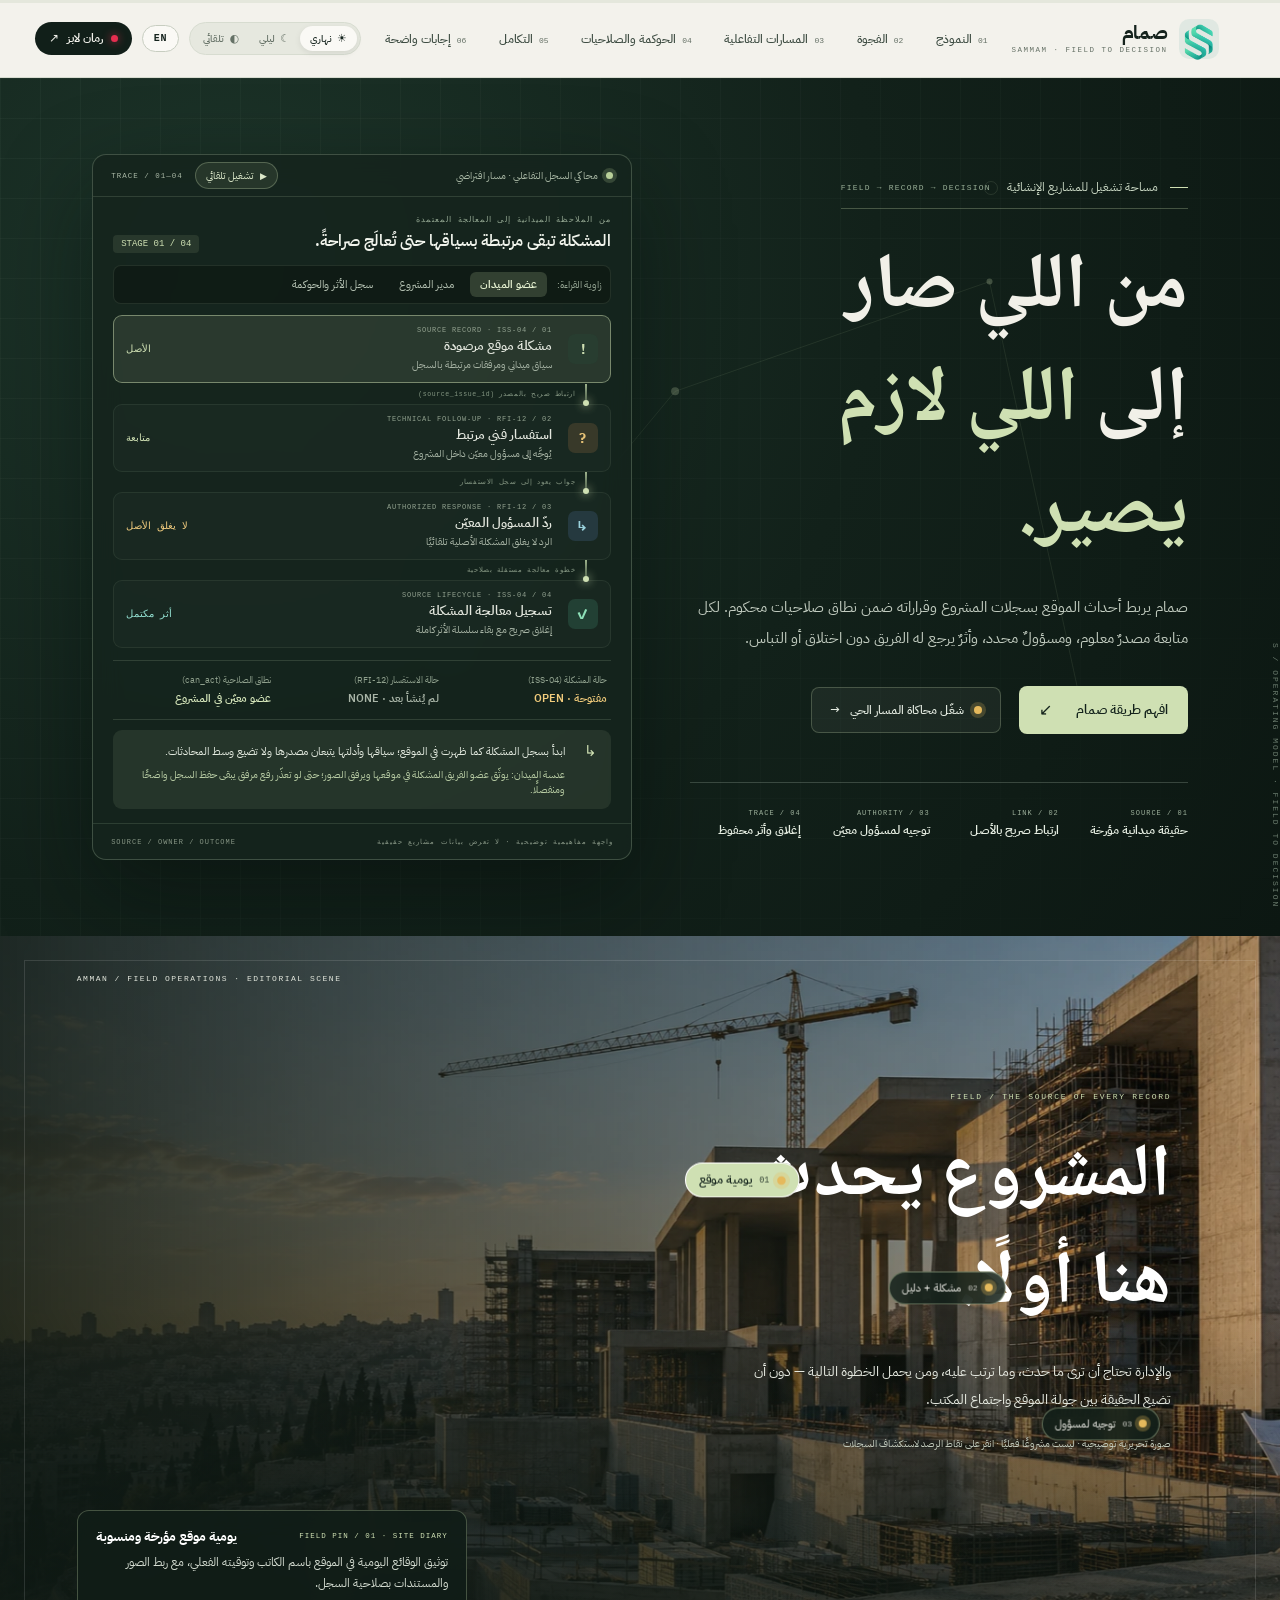
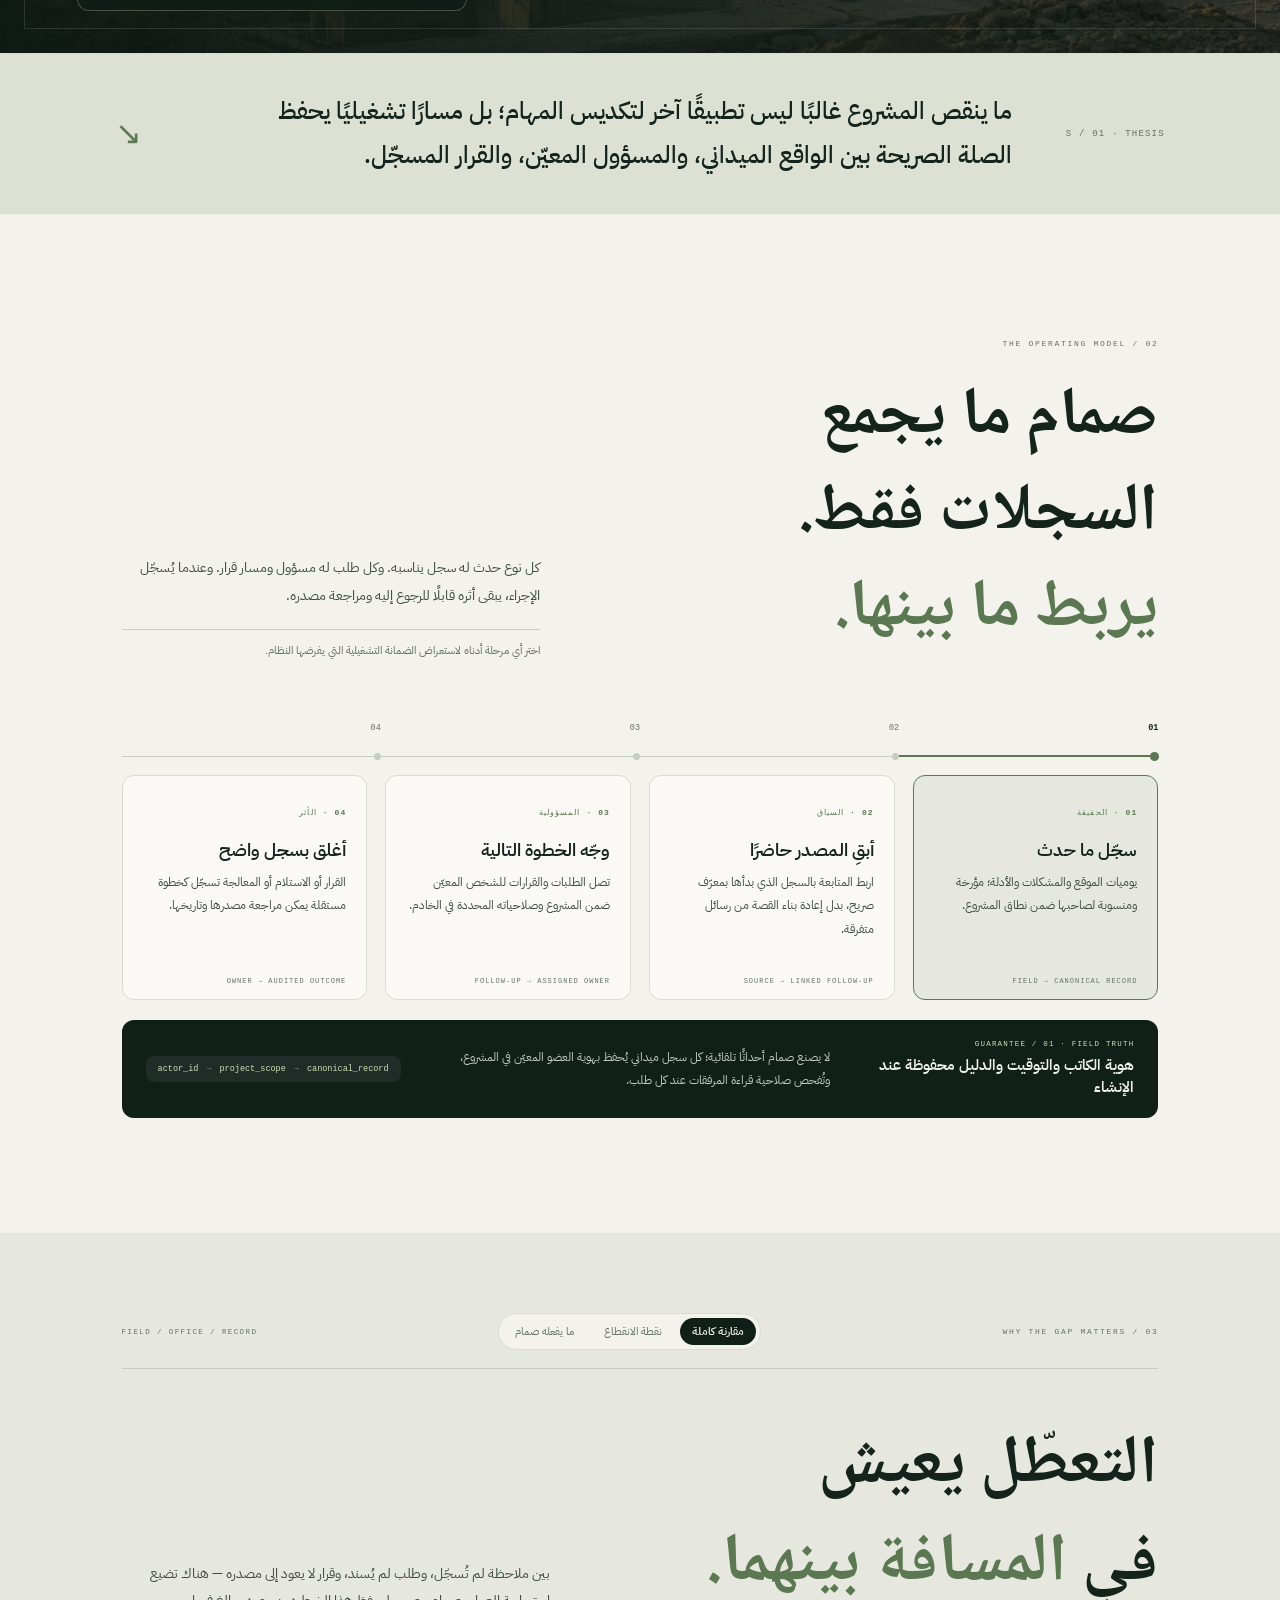
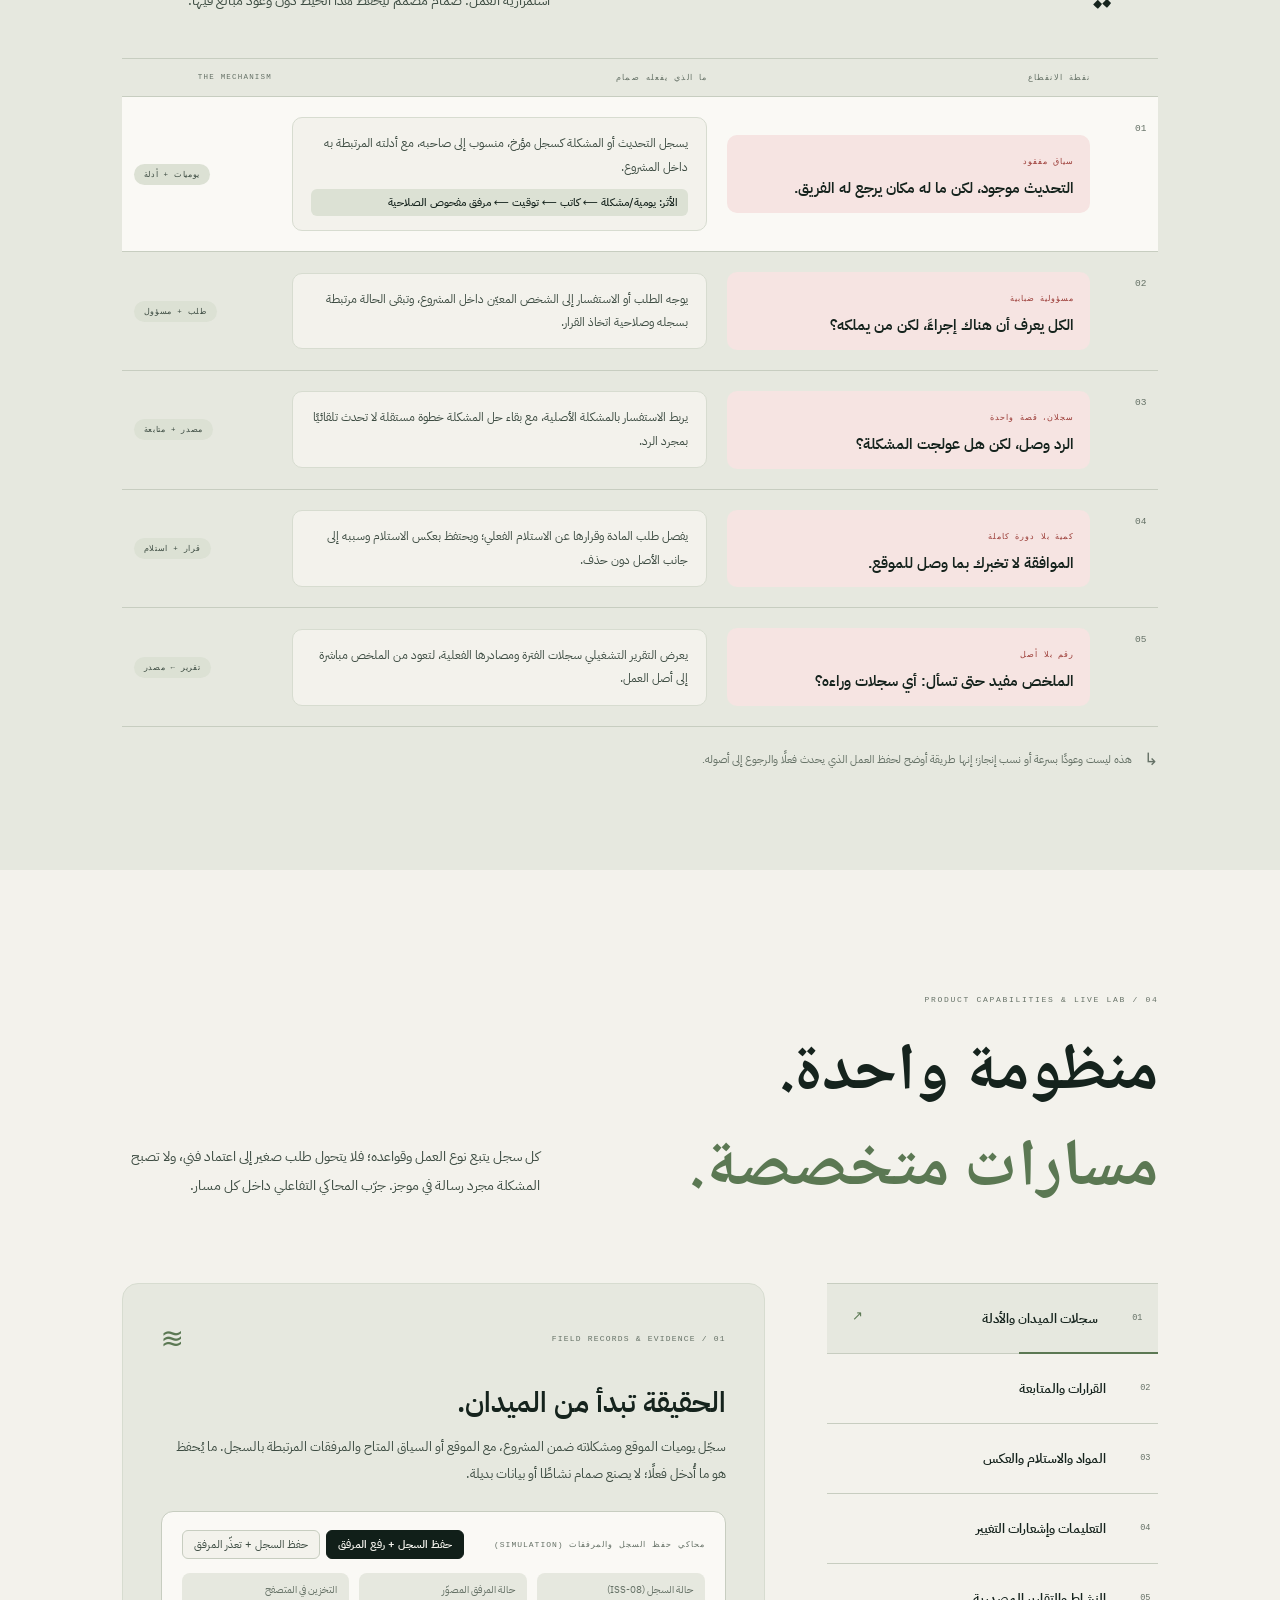
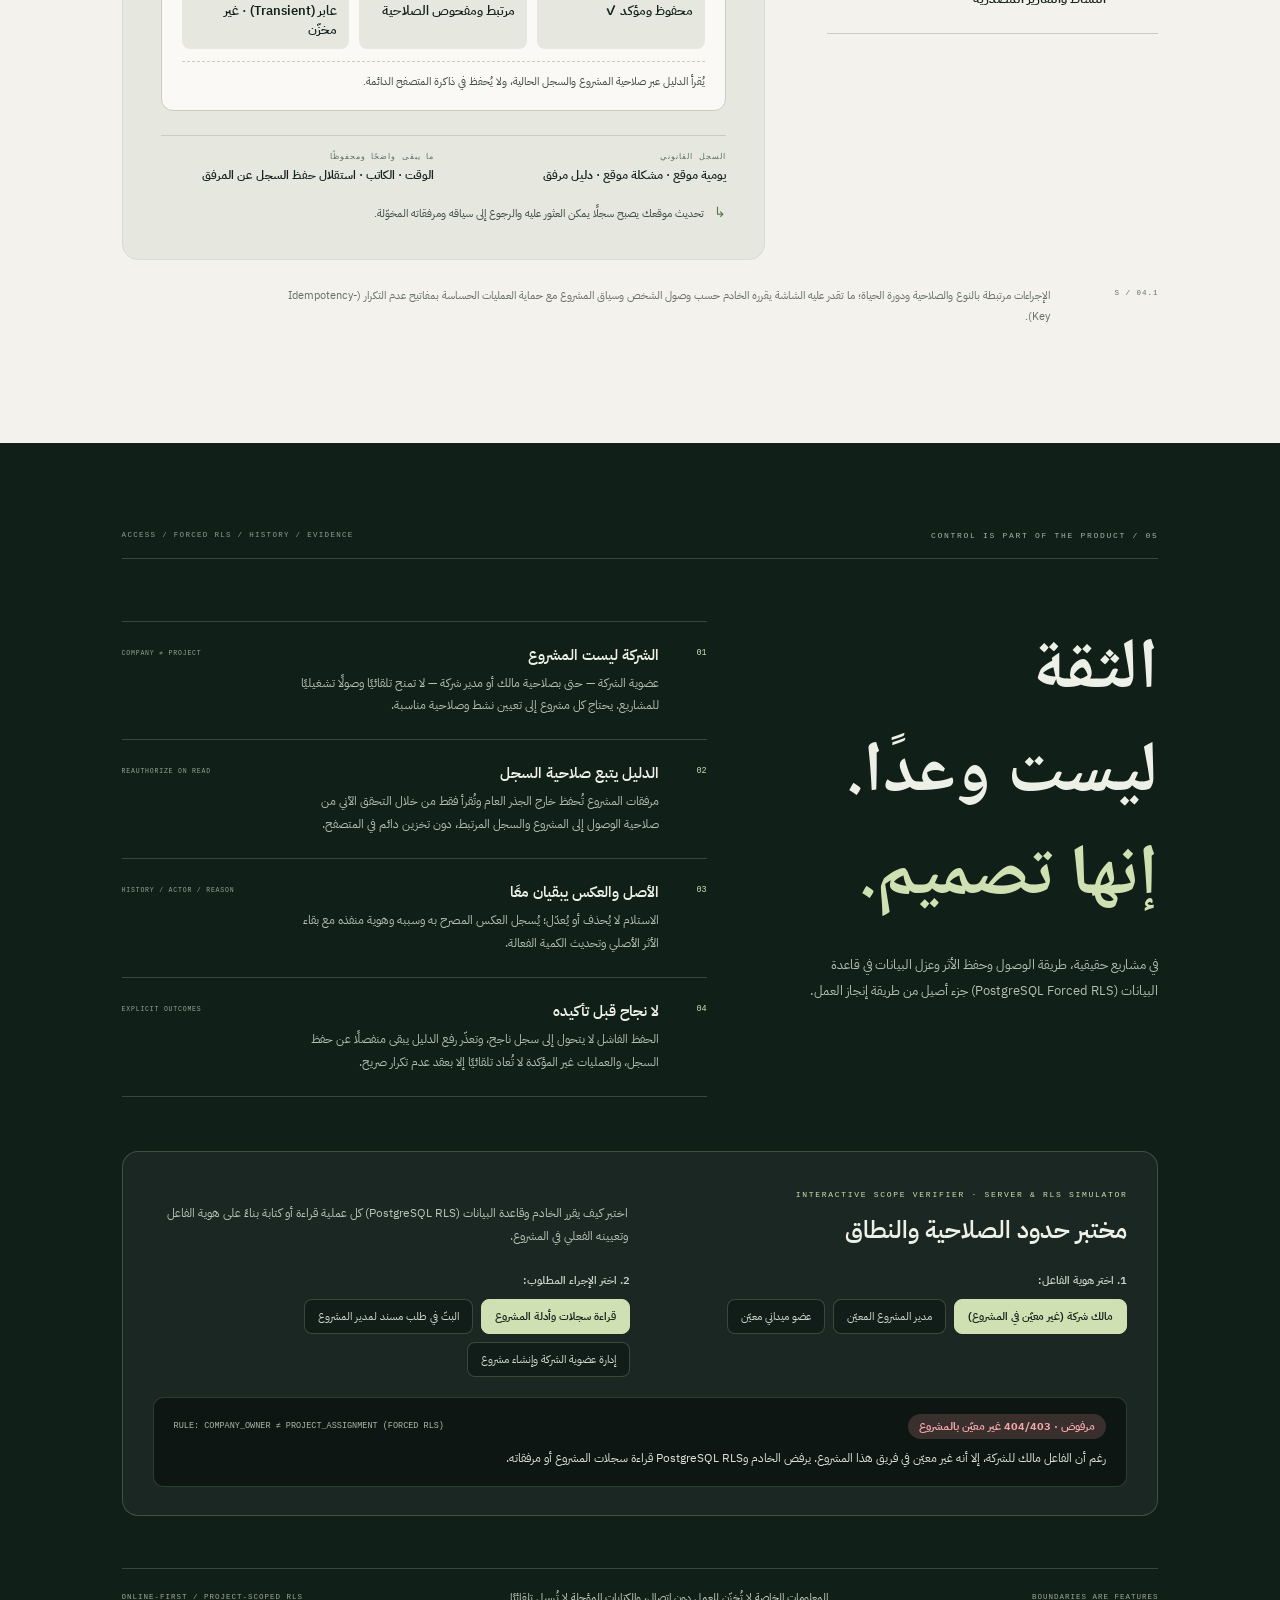
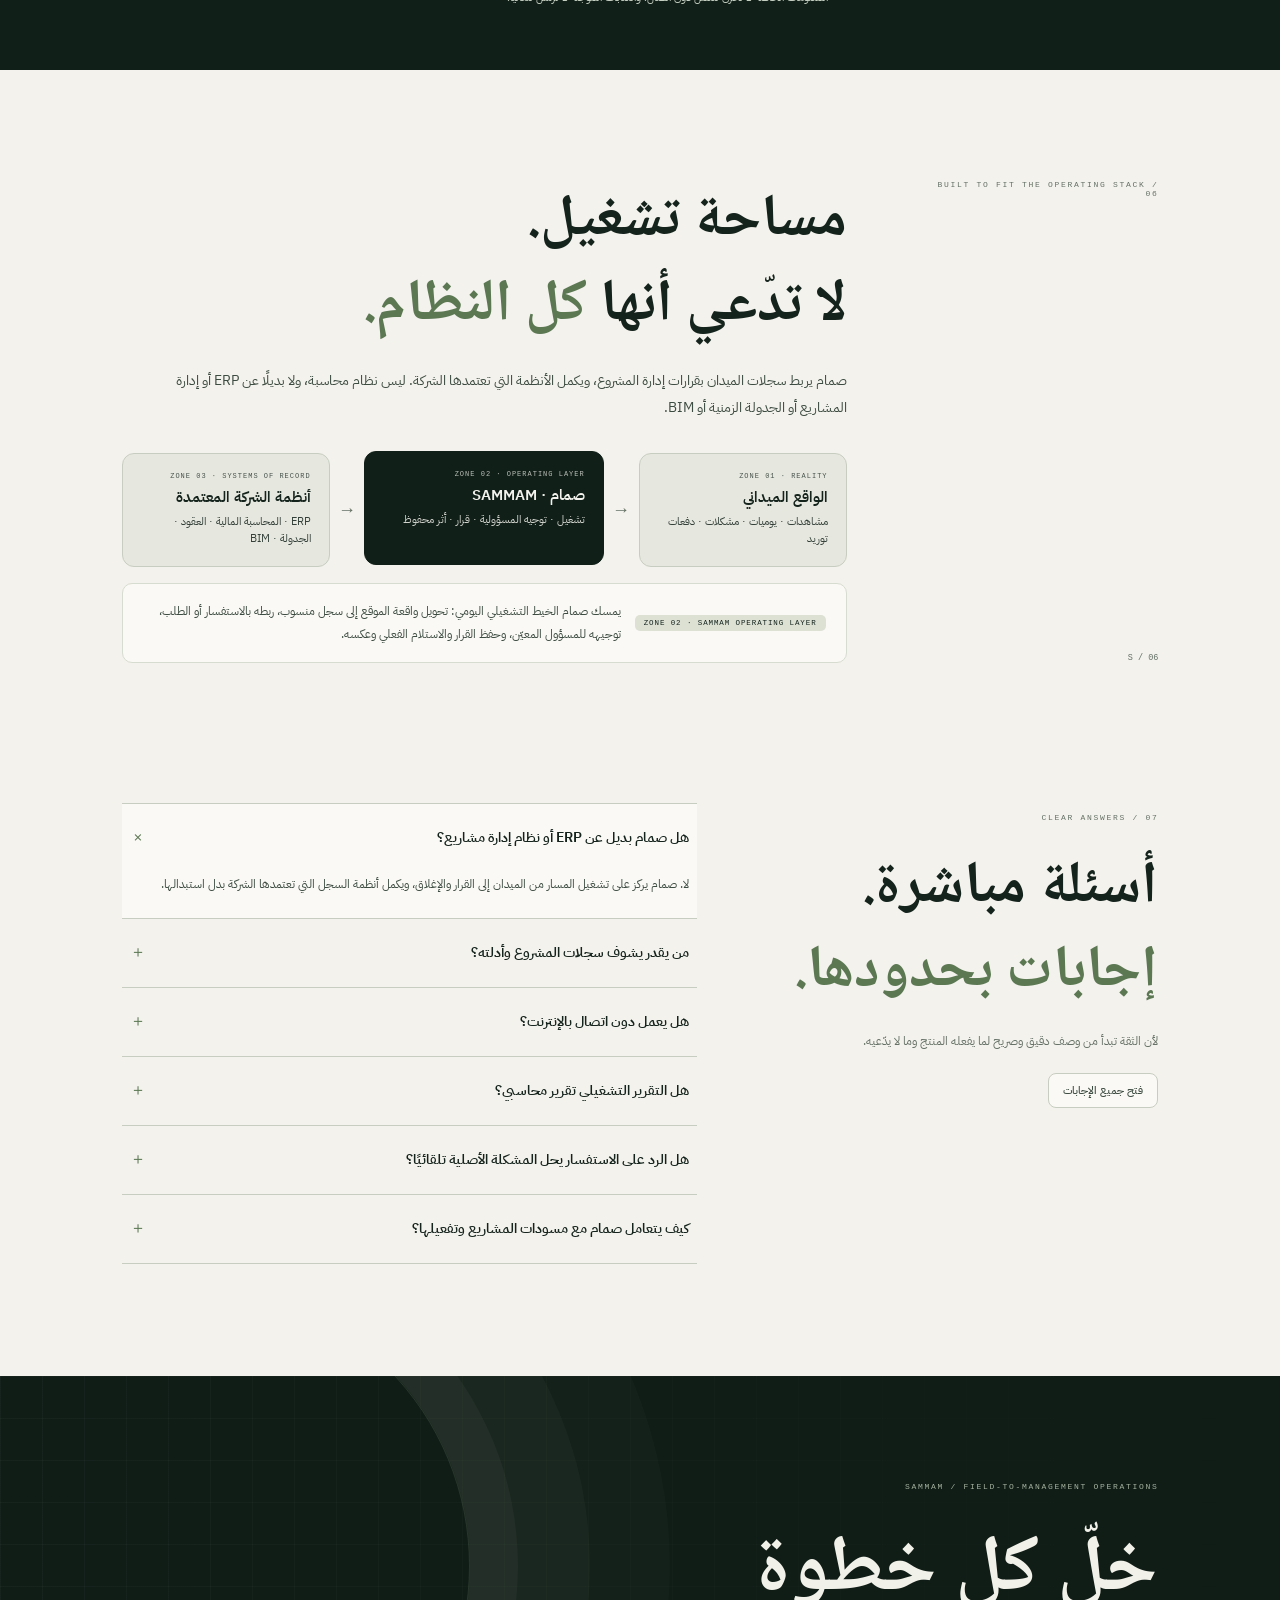
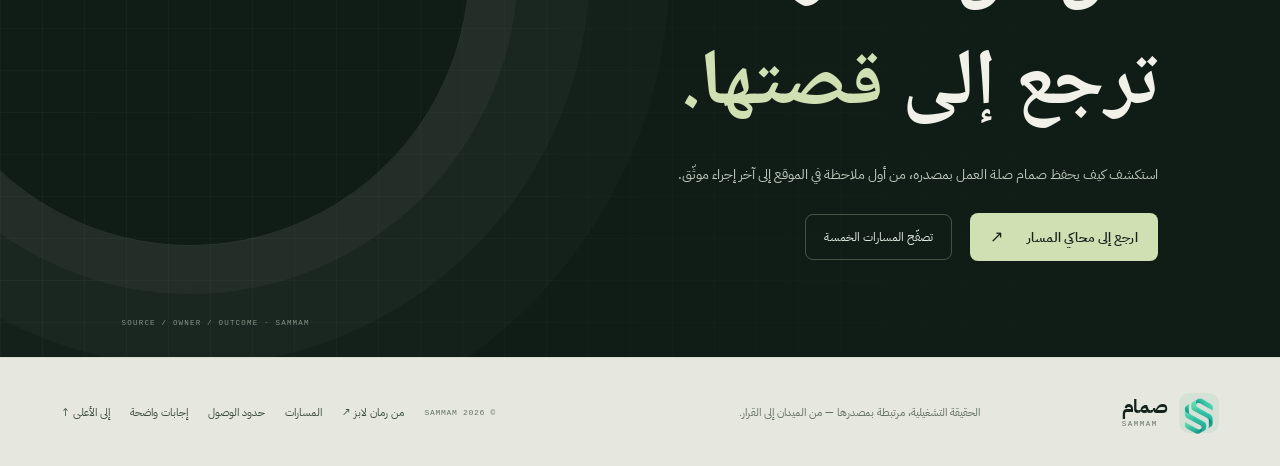
==== commit af722a2a: "refactor: redesign website UI styling and remove unused mascot assets" ====
--- a/sammam/index.html
+++ b/sammam/index.html
@@ -40,16 +40,6 @@
       <span class="scroll-progress-bar" id="scroll-progress-bar"></span>
     </div>
 
-    <aside class="chapter-rail" aria-label="فصول الصفحة">
-      <a class="chapter-dot active" href="#top" data-chapter="top" aria-label="01 البداية"><span>01</span></a>
-      <a class="chapter-dot" href="#field-scene" data-chapter="field-scene" aria-label="02 الميدان"><span>02</span></a>
-      <a class="chapter-dot" href="#method" data-chapter="method" aria-label="03 النموذج التشغيلي"><span>03</span></a>
-      <a class="chapter-dot" href="#friction" data-chapter="friction" aria-label="04 الفجوة"><span>04</span></a>
-      <a class="chapter-dot" href="#work" data-chapter="work" aria-label="05 المسارات"><span>05</span></a>
-      <a class="chapter-dot" href="#governance" data-chapter="governance" aria-label="06 الحوكمة"><span>06</span></a>
-      <a class="chapter-dot" href="#faq" data-chapter="faq" aria-label="07 الأسئلة"><span>07</span></a>
-    </aside>
-
     <header class="site-header">
       <a class="brand" href="#top" aria-label="صمام — الرئيسية">
         <span class="brand-mark"><img src="./assets/logo.png" alt="" /></span>
@@ -400,102 +390,6 @@
         </div>
 
         <span class="interlude-index">AMMAN / FIELD OPERATIONS · EDITORIAL SCENE</span>
-      </section>
-
-      <!-- ==================== MASCOT ("صمّام") ==================== -->
-      <section class="mascot-section" id="mascot" aria-labelledby="mascot-title">
-        <div class="mascot-portrait" id="mascot-stage">
-          <div class="mascot-orbit" aria-hidden="true"></div>
-          <svg
-            class="mascot-thread-svg"
-            viewBox="0 0 440 490"
-            fill="none"
-            aria-hidden="true"
-          >
-            <defs>
-              <linearGradient id="goldenThreadGrad" x1="0%" y1="0%" x2="100%" y2="100%">
-                <stop offset="0%" stop-color="#f3d078" stop-opacity="0.95" />
-                <stop offset="50%" stop-color="#cfe0b3" stop-opacity="0.85" />
-                <stop offset="100%" stop-color="#e5b85c" stop-opacity="0.95" />
-              </linearGradient>
-              <filter id="threadGlow" x="-20%" y="-20%" width="140%" height="140%">
-                <feGaussianBlur stdDeviation="4" result="blur" />
-                <feComposite in="SourceGraphic" in2="blur" operator="over" />
-              </filter>
-            </defs>
-            <path
-              id="mascot-dynamic-path"
-              d="M 88 195 C 175 140, 265 320, 362 252"
-              stroke="url(#goldenThreadGrad)"
-              stroke-width="2.5"
-              stroke-dasharray="6 6"
-              filter="url(#threadGlow)"
-            />
-            <circle cx="88" cy="195" r="6" fill="#f3d078" />
-            <rect x="355" y="245" width="13" height="13" rx="2" fill="#e5b85c" />
-          </svg>
-
-          <img
-            src="./assets/sammam-mascot-guide.webp"
-            alt="صمّام، شخصية الهوية المرحة لصمام، يلوّح بخيط يربط بين نقطتين"
-            data-alt-ar="صمّام، شخصية الهوية المرحة لصمام، يلوّح بخيط يربط بين نقطتين"
-            data-alt-en="Sammam, the friendly brand character, waving with a thread that connects two points"
-            loading="lazy"
-          />
-
-          <div class="mascot-floating-badges" aria-hidden="true">
-            <span class="m-badge m-badge-source" data-ar="● نقطة الميدان" data-en="● Field Origin">● نقطة الميدان</span>
-            <span class="m-badge m-badge-target" data-ar="■ قرار موثّق" data-en="■ Verified Decision">■ قرار موثّق</span>
-          </div>
-
-          <span class="mascot-portrait-tag">MEET SAMMAM / BRAND COMPANION · THE CONNECTED THREAD</span>
-        </div>
-
-        <div class="mascot-copy">
-          <span class="section-id">THE FRIENDLY FACE OF SAMMAM</span>
-          <span class="mascot-name" data-ar="هذا صمّام." data-en="Meet Sammam.">هذا صمّام.</span>
-          <h2
-            id="mascot-title"
-            data-ar="خيط واحد.<br><em>من الميدان للقرار.</em>"
-            data-en="One thread.<br><em>From field to decision.</em>"
-          >
-            خيط واحد.<br /><em>من الميدان للقرار.</em>
-          </h2>
-          <p
-            data-ar="صمّام رفيق هوية صمام؛ شخصية مرحة تذكّر بفكرة بسيطة وجوهرية في كل مشروع: خلِّ كل سجل مرتبطًا بمصدره، وكل متابعة بخطوتها التالية، حتى لا يضيع الأثر بين الميدان والإدارة."
-            data-en="Sammam is the friendly companion of the SAMMAM identity. A warm reminder of one essential idea: keep every record connected to its source, and every follow-up to its next step."
-          >
-            صمّام رفيق هوية صمام؛ شخصية مرحة تذكّر بفكرة بسيطة وجوهرية في كل مشروع: خلِّ كل سجل مرتبطًا بمصدره، وكل متابعة بخطوتها التالية، حتى لا يضيع الأثر بين الميدان والإدارة.
-          </p>
-
-          <div class="mascot-slogan">
-            <span class="slogan-overline">THE SAMMAM LINE</span>
-            <strong data-ar="كل خطوة إلها أثر." data-en="Every step leaves a trace.">كل خطوة إلها أثر.</strong>
-            <small data-ar="من الميدان للقرار، خيط واحد لا ينقطع." data-en="One unbroken thread from field to decision.">من الميدان للقرار، خيط واحد لا ينقطع.</small>
-          </div>
-
-          <button
-            type="button"
-            class="mascot-whisper"
-            id="mascot-whisper-btn"
-            aria-label="اضغط لقراءة تذكير آخر من صمّام"
-          >
-            <span class="whisper-avatar">
-              <img
-                src="./assets/sammam-mascot.webp"
-                alt="صمّام"
-                data-alt-ar="صمّام"
-                data-alt-en="Sammam"
-                loading="lazy"
-              />
-            </span>
-            <span class="whisper-body">
-              <small id="whisper-index">همسة صمّام 01 / 04 · انقر للتبديل</small>
-              <p id="whisper-text">ما بقرر عنك — بخلي الخيط واضح بين الملاحظة والقرار.</p>
-            </span>
-            <b aria-hidden="true">↻</b>
-          </button>
-        </div>
       </section>
 
       <!-- ==================== POSITION BAND ==================== -->
--- a/sammam/styles.css
+++ b/sammam/styles.css
@@ -462,21 +462,17 @@
 .eyebrow {
   display: inline-flex;
   align-items: center;
-  gap: 10px;
-  padding: 7px 14px;
-  border-radius: 999px;
-  background: rgba(207, 224, 179, 0.08);
-  border: 1px solid rgba(207, 224, 179, 0.18);
+  gap: 12px;
+  padding: 0 0 12px;
+  border-bottom: 1px solid rgba(207, 224, 179, 0.28);
   color: #cad8c4;
-  font-size: 11px;
+  font-size: 11.5px;
 }
 
 .eyebrow-dot {
-  width: 7px;
-  height: 7px;
-  border-radius: 50%;
+  width: 18px;
+  height: 1.5px;
   background: #cfe0b3;
-  box-shadow: 0 0 10px #cfe0b3;
 }
 
 .eyebrow small {
@@ -497,10 +493,6 @@
 .hero h1 em {
   font-style: normal;
   color: var(--leaf);
-  background: linear-gradient(120deg, #cfe0b3 0%, #f1d389 100%);
-  -webkit-background-clip: text;
-  background-clip: text;
-  color: transparent;
 }
 
 .hero-deck {
@@ -578,32 +570,31 @@
 .hero-pillars {
   display: grid;
   grid-template-columns: repeat(4, 1fr);
-  gap: 10px;
+  gap: 18px;
   margin-top: 48px;
   padding-top: 22px;
-  border-top: 1px solid rgba(193, 208, 191, 0.16);
+  border-top: 1px solid rgba(193, 208, 191, 0.24);
 }
 
 .hero-pillar {
-  background: rgba(255, 255, 255, 0.03);
-  padding: 11px 12px;
-  border-radius: 8px;
-  border: 1px solid rgba(207, 224, 179, 0.09);
+  background: transparent;
+  padding: 4px 0;
+  border: 0;
 }
 
 .hero-pillar small {
   display: block;
   font: 7px var(--latin);
   letter-spacing: 1px;
-  color: #8fa38d;
+  color: #9db09b;
   margin-bottom: 5px;
 }
 
 .hero-pillar strong {
   display: block;
-  font-size: 11px;
-  font-weight: 500;
-  color: #dce4d8;
+  font-size: 11.5px;
+  font-weight: 600;
+  color: #e6eee2;
 }
 
 /* ==================== LIVING RECORD STUDIO (HERO RIGHT) ==================== */
@@ -832,21 +823,16 @@
 }
 
 .node-badge {
-  font-size: 9.5px;
-  padding: 3px 8px;
-  border-radius: 999px;
-  background: rgba(207, 224, 179, 0.12);
+  font: 600 9.5px var(--latin);
   color: #cfe0b3;
   white-space: nowrap;
 }
 
 .node-badge.warn {
-  background: rgba(229, 185, 92, 0.16);
   color: #f0cb7e;
 }
 
 .node-badge.ok {
-  background: rgba(101, 185, 170, 0.18);
   color: #94e2d3;
 }
 
@@ -887,18 +873,17 @@
 .state-telemetry {
   display: grid;
   grid-template-columns: repeat(3, 1fr);
-  gap: 8px;
+  gap: 14px;
   margin: 12px 20px 0;
-  padding: 10px 12px;
-  border-radius: 9px;
-  background: rgba(10, 18, 14, 0.62);
-  border: 1px solid rgba(145, 168, 139, 0.18);
+  padding: 12px 4px;
+  border-top: 1px solid rgba(145, 168, 139, 0.22);
+  border-bottom: 1px solid rgba(145, 168, 139, 0.22);
 }
 
 .telemetry-cell {
   display: flex;
   flex-direction: column;
-  gap: 4px;
+  gap: 3px;
 }
 
 .telemetry-cell small {
@@ -907,32 +892,24 @@
 }
 
 .status-pill {
-  display: inline-flex;
-  align-items: center;
-  align-self: flex-start;
-  padding: 3px 8px;
-  border-radius: 5px;
-  font-size: 10px;
+  font-size: 11px;
   font-weight: 600;
+  color: #e4ece0;
 }
 
 .status-pill.is-open {
-  background: rgba(229, 185, 92, 0.18);
-  color: #f4cf82;
+  color: #f2cc7c;
 }
 
 .status-pill.is-muted {
-  background: rgba(255, 255, 255, 0.07);
   color: #a9b5a7;
 }
 
 .status-pill.is-auth {
-  background: rgba(207, 224, 179, 0.15);
   color: #d7e8bc;
 }
 
 .status-pill.is-resolved {
-  background: rgba(101, 185, 170, 0.22);
   color: #93e4d5;
 }
 
